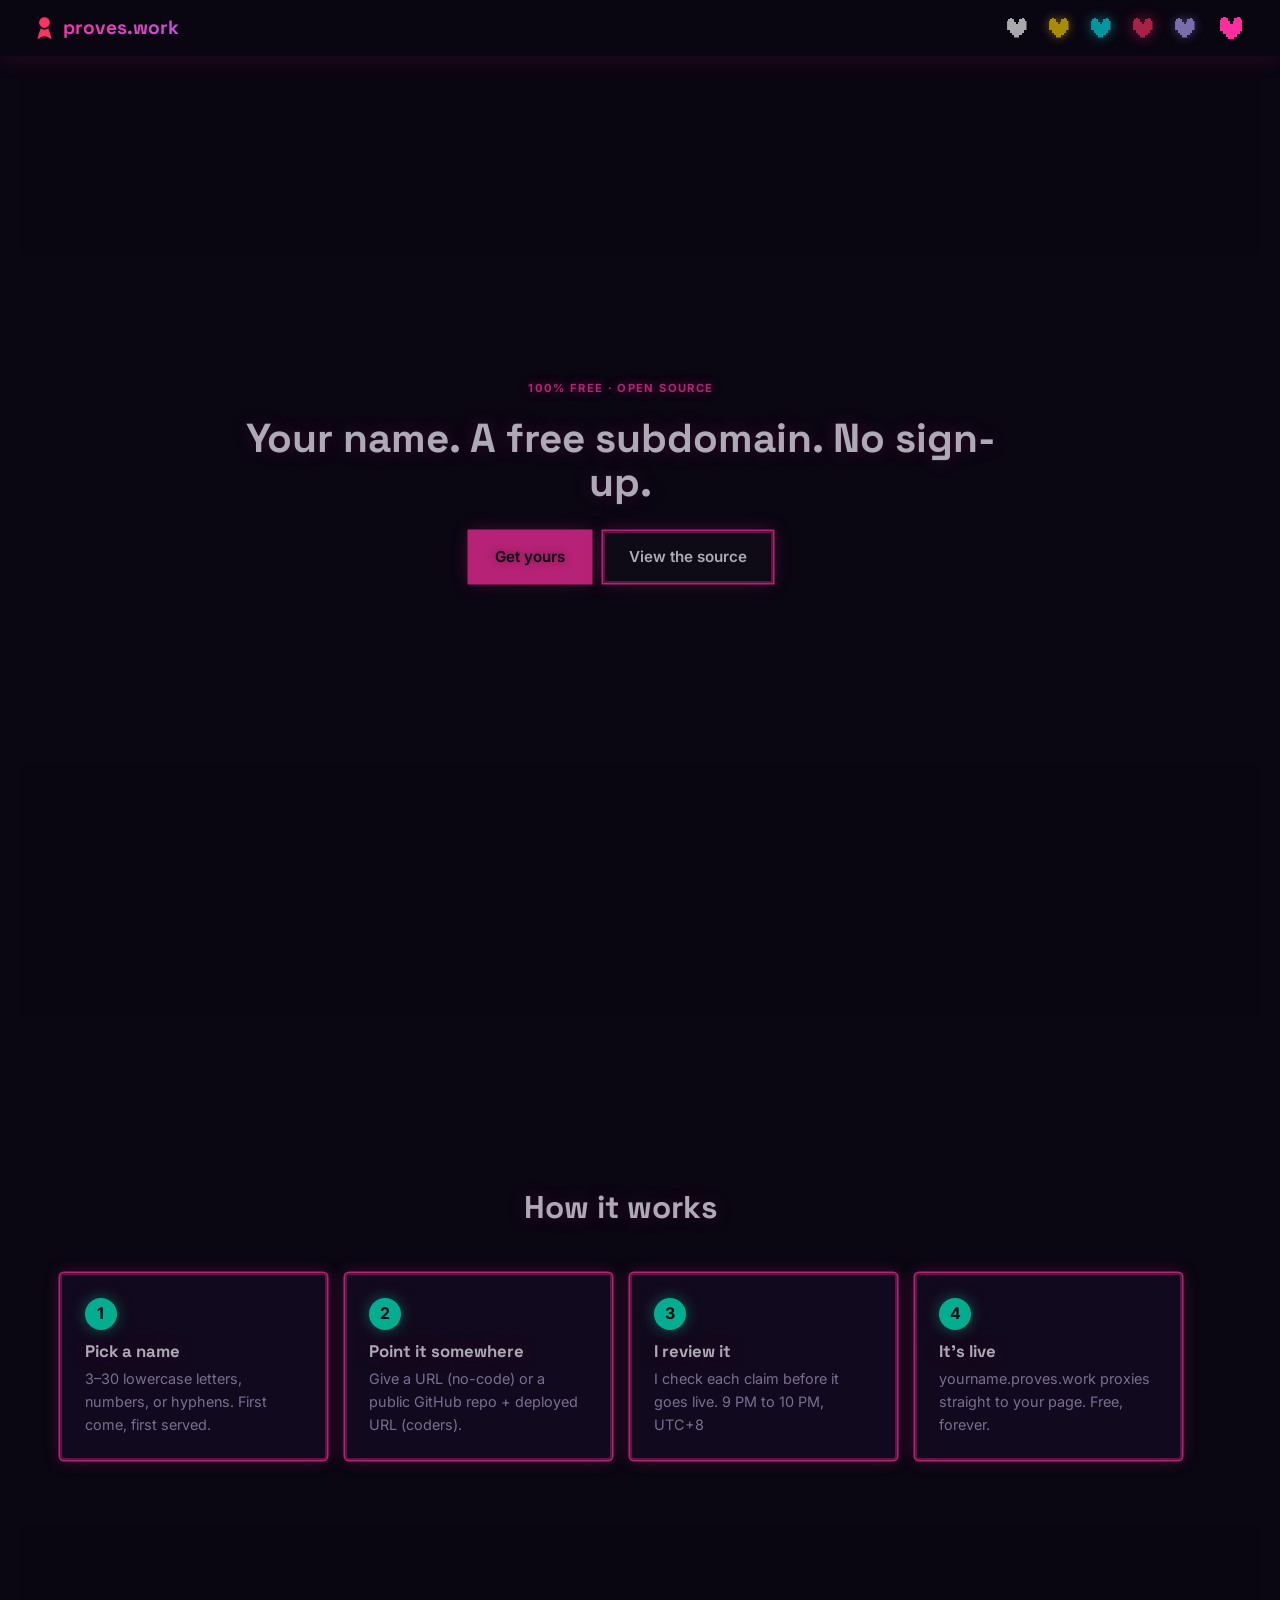
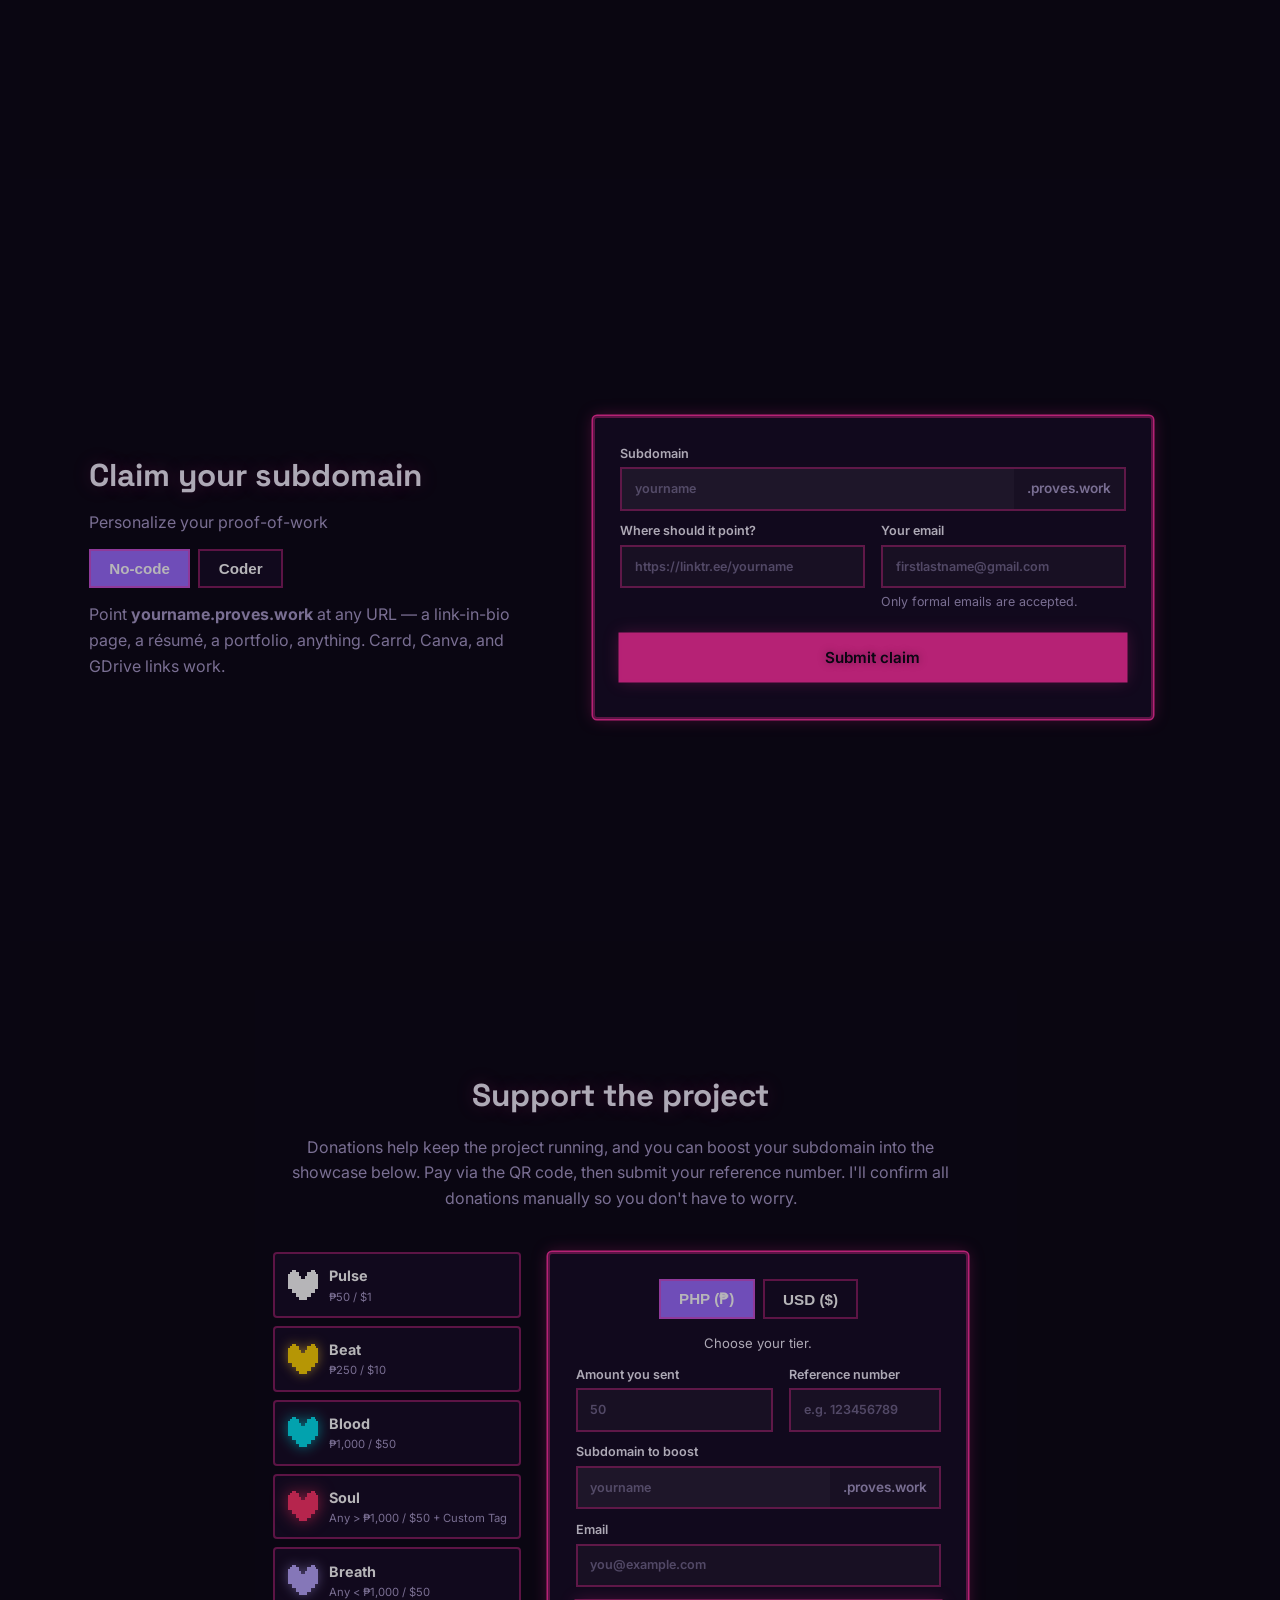
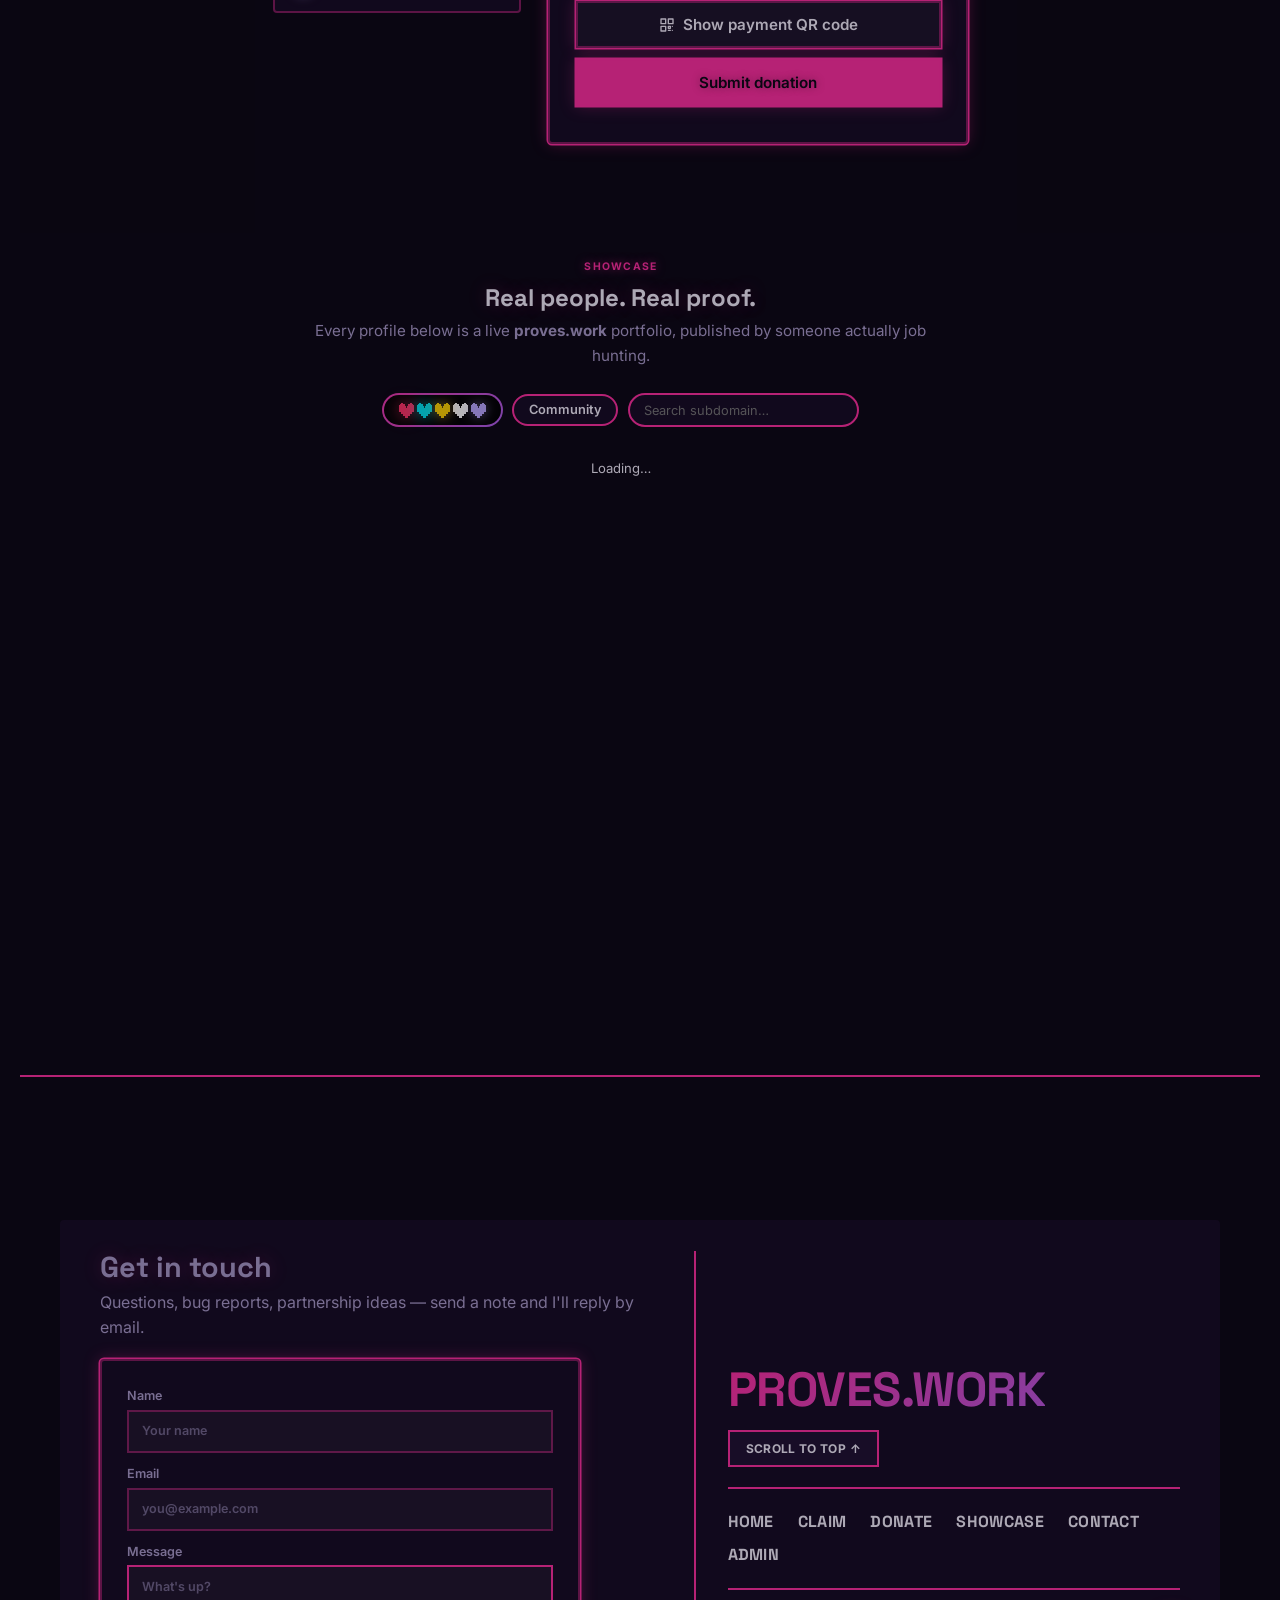
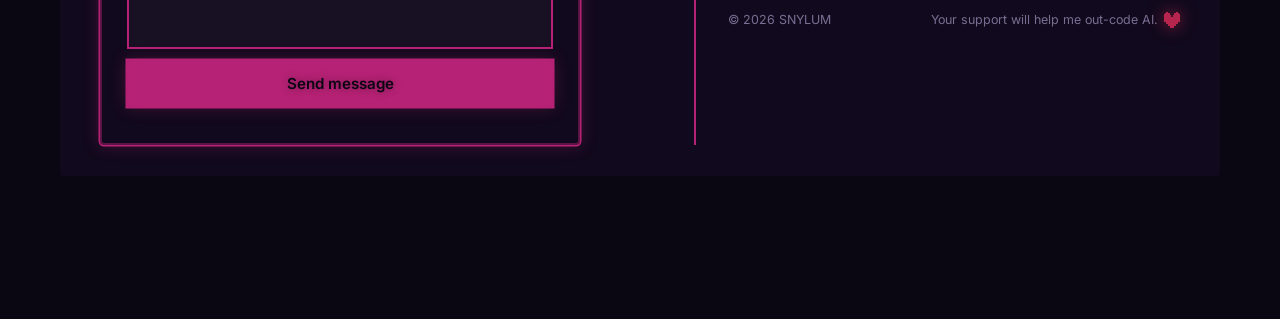
==== index.html @ 87c35e4f "some changes" ====
<!DOCTYPE html>
<html lang="en" data-theme="dazed-dark">
<head>
  <meta charset="UTF-8" />
  <meta name="viewport" content="width=device-width, initial-scale=1.0" />
  <title>proves.work — Free subdomains, open source</title>
  <meta name="description" content="Claim a free yourname.proves.work subdomain. No sign-up, no portfolio builder — just point it at your site or your open-source repo." />
  <link rel="canonical" href="https://proves.work/" />
  <meta property="og:type" content="website" />
  <meta property="og:url" content="https://proves.work/" />
  <meta property="og:title" content="proves.work — Free subdomains, open source" />
  <meta property="og:description" content="Claim a free yourname.proves.work subdomain. No sign-up required." />
  <meta property="og:image" content="https://proves.work/favicon.png" />
  <meta name="twitter:card" content="summary" />
  <link rel="icon" type="image/png" href="favicon.png" />
  <link rel="icon" href="/favicon.ico" sizes="any" />
  <link rel="manifest" href="/favicon/site.webmanifest" />
  <link rel="stylesheet" href="dazed.css" />
  <link rel="stylesheet" href="dazed-dark.css" />
  <link rel="stylesheet" href="styles.css" />
  <link rel="stylesheet" href="showcase.css" />
  <link rel="stylesheet" href="home.css" />
</head>
<body class="is-loading">

  <nav class="site-nav">
    <a class="nav-logo" href="#top"><img class="logo-dot" src="favicon.png" alt="" /> <span class="nav-logo-text">proves.work</span></a>
    <ul class="nav-links nav-hearts" id="navHearts">
      <li>
        <button type="button" class="heart-link" data-tier="normal" data-amount="50" aria-label="Pulse tag, ₱50">
          <svg class="pixel-heart pixel-heart--normal" viewBox="0 0 16 16" aria-hidden="true"><use href="#pixel-heart"/></svg>
          <span class="heart-tip">Pulse</span>
        </button>
      </li>
      <li>
        <button type="button" class="heart-link" data-tier="gold" data-amount="250" aria-label="Beat tag, ₱250">
          <svg class="pixel-heart pixel-heart--gold" viewBox="0 0 16 16" aria-hidden="true"><use href="#pixel-heart"/></svg>
          <span class="heart-tip">Beat</span>
        </button>
      </li>
      <li>
        <button type="button" class="heart-link" data-tier="diamond" data-amount="1000" aria-label="Blood tag, ₱1,000">
          <svg class="pixel-heart pixel-heart--diamond" viewBox="0 0 16 16" aria-hidden="true"><use href="#pixel-heart"/></svg>
          <span class="heart-tip">Blood</span>
        </button>
      </li>
      <li>
        <button type="button" class="heart-link" data-tier="real" data-amount="1500" aria-label="Soul tag, above ₱1,000">
          <svg class="pixel-heart pixel-heart--real" viewBox="0 0 16 16" aria-hidden="true"><use href="#pixel-heart"/></svg>
          <span class="heart-tip">Soul</span>
        </button>
      </li>
      <li>
        <button type="button" class="heart-link" data-tier="ghost" data-amount="25" aria-label="Breath tag, ₱25">
          <svg class="pixel-heart pixel-heart--ghost" viewBox="0 0 16 16" aria-hidden="true"><use href="#pixel-heart"/></svg>
          <span class="heart-tip">Breath</span>
        </button>
      </li>
      <li>
        <a href="#claim" class="nav-brand-heart" aria-label="Claim your subdomain">
          <svg class="pixel-heart pixel-heart--brand" viewBox="0 0 16 16" aria-hidden="true"><use href="#pixel-heart"/></svg>
        </a>
      </li>
    </ul>
  </nav>

  <!-- ── Tier popup: shown when a nav heart is clicked. Submits the
       donation directly — no redirect back to the page's donate form. ── -->
  <div id="tierPopup" class="tier-popup hidden" role="dialog" aria-modal="true" aria-labelledby="tierPopupTitle">
    <div class="tier-popup-card">
      <button type="button" class="tier-popup-close" id="tierPopupClose" aria-label="Close">✕</button>
      <div class="tier-popup-left">
        <svg id="tierPopupHeart" class="pixel-heart tier-popup-heart" viewBox="0 0 16 16" aria-hidden="true"><use href="#pixel-heart"/></svg>
        <h3 id="tierPopupTitle">Pulse</h3>
        <p class="tier-popup-copy" id="tierPopupCopy">Scan the QR code, send exactly this amount, then fill in the details below.</p>
        <img src="payment-qr-php.png" alt="Donation QR code" class="tier-popup-qr" />
      </div>

      <form id="tierPopupForm" class="claim-form tier-popup-form" novalidate>
        <label class="field">
          <span id="tierPopupAmountLabel">Amount you'll donate (₱)</span>
          <input type="number" id="tierPopupAmount" step="0.01" min="0" required />
        </label>
        <label class="field hidden" id="tierPopupCustomTagField">
          <span>Your custom tag</span>
          <input type="text" id="tierPopupCustomTag" placeholder="e.g. Future Senior Dev" maxlength="28" />
        </label>
        <label class="field">
          <span>Reference No.</span>
          <input type="text" id="tierPopupRef" placeholder="From your payment app" required />
        </label>
        <label class="field">
          <span>Subdomain to boost</span>
          <div class="domain-input">
            <input type="text" id="tierPopupUsername" placeholder="yourname" required autocomplete="off" spellcheck="false" />
            <span class="domain-suffix">.proves.work</span>
          </div>
        </label>
        <label class="field">
          <span>Email</span>
          <input type="email" id="tierPopupEmail" placeholder="you@example.com" required />
        </label>
        <button type="submit" class="btn btn-primary btn-block" id="tierPopupSubmit">Submit donation</button>
        <p class="username-status" id="tierPopupStatus"></p>
      </form>
    </div>
  </div>

  <!-- ── QR popup: shown when the "Show payment QR code" button is
       clicked from the donate form. Just the code, nothing else. ── -->
  <div id="qrPopup" class="qr-popup hidden" role="dialog" aria-modal="true" aria-label="Payment QR code">
    <div class="qr-popup-card">
      <button type="button" class="tier-popup-close" id="qrPopupClose" aria-label="Close">✕</button>
      <img src="payment-qr-php.png" alt="Donation QR code" class="qr-popup-img" id="qrPopupImg" data-qr-php="payment-qr-php.png" data-qr-usd="payment-qr-usd.png" />
      <p class="qr-popup-caption">Scan to pay.</p>
    </div>
  </div>

  <!-- Pixel-art heart, reused via <use> and recolored per tier with CSS `color`. -->
  <svg width="0" height="0" style="position:absolute" aria-hidden="true">
    <symbol id="pixel-heart" viewBox="0 0 16 16">
      <!-- 16x16 grid, one <rect> per filled pixel, accurate blocky heart -->
      <rect x="2" y="0" width="2" height="1" fill="currentColor"/>
      <rect x="12" y="0" width="2" height="1" fill="currentColor"/>
      <rect x="1" y="1" width="5" height="1" fill="currentColor"/>
      <rect x="10" y="1" width="5" height="1" fill="currentColor"/>
      <rect x="0" y="2" width="6" height="1" fill="currentColor"/>
      <rect x="10" y="2" width="6" height="1" fill="currentColor"/>
      <rect x="0" y="3" width="7" height="2" fill="currentColor"/>
      <rect x="9" y="3" width="7" height="2" fill="currentColor"/>
      <rect x="0" y="5" width="16" height="5" fill="currentColor"/>
      <rect x="2" y="10" width="12" height="2" fill="currentColor"/>
      <rect x="4" y="12" width="8" height="2" fill="currentColor"/>
      <rect x="6" y="14" width="4" height="2" fill="currentColor"/>
    </symbol>
  </svg>

  <main id="top">

    <!-- ── HERO ─────────────────────────────────────────── -->
    <section class="section hero-section" id="top-slide">
      <div class="hero-inner">
        <span class="eyebrow">100% free · open source</span>
        <h1>Your name. A free subdomain. No sign-up.</h1>
        <div class="hero-actions">
          <a href="#claim" class="btn btn-primary">Get yours</a>
          <a href="https://github.com/" target="_blank" rel="noopener" class="btn btn-ghost" id="repoLink">View the source</a>
        </div>
        <p class="user-count-tag"><span id="visitCount">—</span> page views so far</p>
      </div>
    </section>

    <!-- ── HOW IT WORKS ─────────────────────────────────── -->
    <section class="section how-section" id="how">
      <h2>How it works</h2>
      <div class="how-grid">
        <div class="how-card">
          <span class="how-num">1</span>
          <h3>Pick a name</h3>
          <p>3–30 lowercase letters, numbers, or hyphens. First come, first served.</p>
        </div>
        <div class="how-card">
          <span class="how-num">2</span>
          <h3>Point it somewhere</h3>
          <p>Give a URL (no-code) or a public GitHub repo + deployed URL (coders).</p>
        </div>
        <div class="how-card">
          <span class="how-num">3</span>
          <h3>I review it</h3>
          <p>I check each claim before it goes live. 9 PM to 10 PM, UTC+8</p>
        </div>
        <div class="how-card">
          <span class="how-num">4</span>
          <h3>It's live</h3>
          <p>yourname.proves.work proxies straight to your page. Free, forever.</p>
        </div>
      </div>
    </section>

    <!-- ── CLAIM FORM ───────────────────────────────────── -->
    <section class="section claim-section" id="claim">
      <div class="claim-columns">
        <div class="claim-intro">
          <h2>Claim your subdomain</h2>
          <p class="section-sub">Personalize your proof-of-work</p>

          <div class="claim-tabs">
            <button class="claim-tab active" data-mode="nocode" type="button">No-code</button>
            <button class="claim-tab" data-mode="coder" type="button" id="coders">Coder</button>
          </div>

          <p class="claim-intro-copy" id="claimIntroNocode">
            Point <strong>yourname.proves.work</strong> at any URL — a link-in-bio page, a résumé,
            a portfolio, anything. Carrd, Canva, and GDrive links work. 
          </p>
          <p class="claim-intro-copy hidden" id="claimIntroCoder">
            Like <a href="https://www.is-a.dev" target="_blank" rel="noopener">is-a.dev</a>, but simpler —
            no PR/YAML file to write. We verify your repo is public via the GitHub API, then I approve the claim. 
            Once live, your showcase card links straight back to the repo.
          </p>
        </div>

        <form id="claimForm" class="claim-form" novalidate>
          <label class="field">
            <span>Subdomain</span>
            <div class="domain-input">
              <input type="text" id="claimUsername" placeholder="yourname" required autocomplete="off" spellcheck="false" />
              <span class="domain-suffix">.proves.work</span>
            </div>
          </label>

          <div id="nocodeFields">
            <label class="field">
              <span>Where should it point?</span>
              <input type="url" id="claimTargetNocode" placeholder="https://linktr.ee/yourname" />
            </label>
            <label class="field">
              <span>Your email</span>
              <input type="email" id="claimEmailNocode" placeholder="firstlastname@gmail.com" required />
              <span class="field-hint">Only formal emails are accepted.</span>
            </label>
          </div>

          <div id="coderFields" class="hidden">
            <label class="field">
              <span>Public GitHub repo (must be open source)</span>
              <input type="url" id="claimRepo" placeholder="https://github.com/you/your-site" />
            </label>
            <label class="field">
              <span>Deployed site URL</span>
              <input type="url" id="claimTargetCoder" placeholder="https://you.github.io/your-site" />
            </label>
            <label class="field">
              <span>Your email</span>
              <input type="email" id="claimEmailCoder" placeholder="firstlastname@gmail.com" />
              <span class="field-hint">Only formal emails are accepted.</span>
            </label>
          </div>

          <div class="cf-turnstile" id="claimTurnstile" data-sitekey="0x4AAAAAAD65xrLbMddiXTkz" data-theme="dark" data-callback="onClaimTurnstileVerified" data-expired-callback="onClaimTurnstileExpired" data-error-callback="onClaimTurnstileError"></div>
          <button type="submit" class="btn btn-primary btn-block">Submit claim</button>
          <p class="username-status" id="claimStatus"></p>
        </form>
      </div>
    </section>

    <!-- ── DONATE ───────────────────────────────────────── -->
    <section class="section donate-section" id="donate">
      <h2>Support the project</h2>
      <p class="section-sub">
        Donations help keep the project running, and you can boost your subdomain into the
        showcase below. Pay via the QR code, then submit your reference number. I'll confirm all
        donations manually so you don't have to worry.
      </p>

      <div class="donate-columns">
        <div class="donate-grid">
          <div class="tier-list" id="donateTierList" role="radiogroup" aria-label="Choose a donation tier">
            <button type="button" class="tier-card" data-tier="normal" role="radio" aria-checked="false">
              <svg class="pixel-heart pixel-heart--normal" viewBox="0 0 16 16" aria-hidden="true"><use href="#pixel-heart"/></svg>
              <div><strong>Pulse</strong><span>₱50 / $1</span></div>
            </button>
            <button type="button" class="tier-card" data-tier="gold" role="radio" aria-checked="false">
              <svg class="pixel-heart pixel-heart--gold" viewBox="0 0 16 16" aria-hidden="true"><use href="#pixel-heart"/></svg>
              <div><strong>Beat</strong><span>₱250 / $10</span></div>
            </button>
            <button type="button" class="tier-card" data-tier="diamond" role="radio" aria-checked="false">
              <svg class="pixel-heart pixel-heart--diamond" viewBox="0 0 16 16" aria-hidden="true"><use href="#pixel-heart"/></svg>
              <div><strong>Blood</strong><span>₱1,000 / $50</span></div>
            </button>
            <button type="button" class="tier-card" data-tier="real" role="radio" aria-checked="false">
              <svg class="pixel-heart pixel-heart--real" viewBox="0 0 16 16" aria-hidden="true"><use href="#pixel-heart"/></svg>
              <div><strong>Soul</strong><span>Any &gt; ₱1,000 / $50 + Custom Tag</span></div>
            </button>
            <button type="button" class="tier-card" data-tier="ghost" role="radio" aria-checked="false">
              <svg class="pixel-heart pixel-heart--ghost" viewBox="0 0 16 16" aria-hidden="true"><use href="#pixel-heart"/></svg>
              <div><strong>Breath</strong><span>Any &lt; ₱1,000 / $50</span></div>
            </button>
          </div>
        </div>

        <form id="donateForm" class="claim-form" novalidate>
          <input type="hidden" id="donateTier" />
          <div class="claim-tabs currency-tabs" id="donateCurrencyTabs" role="radiogroup" aria-label="Currency">
            <button type="button" class="claim-tab active" data-currency="php">PHP (₱)</button>
            <button type="button" class="claim-tab" data-currency="usd">USD ($)</button>
          </div>
          <p class="username-status" id="donateTierHint">Choose your tier.</p>
          <label class="field hidden" id="donateCustomTagField">
            <span>Your custom tag</span>
            <input type="text" id="donateCustomTag" placeholder="e.g. Future Senior Dev" maxlength="28" />
          </label>
          <div class="donate-amount-ref">
            <label class="field">
              <span id="donateAmountLabel">Amount you sent</span>
              <input type="number" id="donateAmount" step="0.01" min="0" placeholder="50" required />
            </label>
            <label class="field">
              <span>Reference number</span>
              <input type="text" id="donateRef" placeholder="e.g. 123456789" required />
            </label>
          </div>
          <label class="field">
            <span>Subdomain to boost</span>
            <div class="domain-input">
              <input type="text" id="donateUsername" placeholder="yourname" required autocomplete="off" spellcheck="false" />
              <span class="domain-suffix">.proves.work</span>
            </div>
          </label>
          <label class="field">
            <span>Email</span>
            <input type="email" id="donateEmail" placeholder="you@example.com" required />
          </label>
          <button type="button" class="btn btn-ghost btn-block qr-toggle-btn" id="donateQrBtn" aria-haspopup="dialog">
            <svg class="qr-toggle-icon" viewBox="0 0 24 24" width="16" height="16" fill="none" stroke="currentColor" stroke-width="2" stroke-linecap="round" stroke-linejoin="round" aria-hidden="true">
              <rect x="3" y="3" width="7" height="7"/><rect x="14" y="3" width="7" height="7"/><rect x="3" y="14" width="7" height="7"/>
              <path d="M14 14h3v3h-3zM20 14v.01M14 20h3M20 20v.01M17 17h.01"/>
            </svg>
            Show payment QR code
          </button>
          <button type="submit" class="btn btn-primary btn-block">Submit donation</button>
          <p class="username-status" id="donateStatus"></p>
        </form>
      </div>
    </section>

    <!-- ── SHOWCASE (infinite scroll) ───────────────────── -->
    <section class="section showcase-section" id="showcase">
      <div class="showcase-hero">
        <span class="eyebrow">Showcase</span>
        <h2>Real people. Real proof.</h2>
        <p class="showcase-sub">
          Every profile below is a live <strong>proves.work</strong> portfolio, published by someone actually job hunting.
        </p>
      </div>

      <div class="showcase-filters">
        <button class="chip chip-hearts active" id="showcaseHeartOrderBtn" data-showcase-filter="donors" type="button" role="radio" aria-checked="true" aria-label="Donors only, sorted by tier — click to cycle priority" title="Click to cycle sort priority"></button>
        <button class="chip" data-showcase-filter="community" type="button" role="radio" aria-checked="false">Community</button>
        <input type="text" class="showcase-search" id="showcaseSearch" placeholder="Search subdomain…" />
      </div>

      <p class="username-status" id="showcaseStatus"></p>

      <div class="showcase-scroll" id="showcaseScroll">
        <div id="showcaseGrid" class="showcase-track"></div>
      </div>
    </section>

    <footer class="section site-footer" id="contact">
      <div class="footer-card">
        <div class="footer-contact">
          <h2>Get in touch</h2>
          <p class="section-sub">Questions, bug reports, partnership ideas — send a note and I'll reply by email.</p>

          <form id="contactForm" class="claim-form" novalidate>
            <label class="field">
              <span>Name</span>
              <input type="text" id="contactName" placeholder="Your name" required />
            </label>
            <label class="field">
              <span>Email</span>
              <input type="email" id="contactEmail" placeholder="you@example.com" required />
            </label>
            <label class="field">
              <span>Message</span>
              <textarea id="contactMessage" rows="3" placeholder="What's up?" required></textarea>
            </label>
            <button type="submit" class="btn btn-primary btn-block">Send message</button>
            <p class="username-status" id="contactStatus"></p>
          </form>
        </div>

        <div class="footer-info">
          <div class="footer-top">
            <div class="footer-wordmark">PROVES.WORK</div>
            <button type="button" class="footer-scrolltop" id="scrollTopBtn">Scroll to top ↑</button>
          </div>
          <nav class="footer-links">
            <a href="#top">Home</a>
            <a href="#claim">Claim</a>
            <a href="#donate">Donate</a>
            <a href="#showcase">Showcase</a>
            <a href="#contact">Contact</a>
            <a href="admin.html">Admin</a>
          </nav>
          <div class="footer-meta">
            <span>© 2026 SNYLUM</span>
            <span class="footer-heart">
              Your support will help me out-code AI.
              <svg class="pixel-heart pixel-heart--real footer-heart-icon" viewBox="0 0 16 16" aria-hidden="true"><use href="#pixel-heart"/></svg>
            </span>
          </div>
        </div>
      </div>
    </footer>

  </main>

  <script src="https://challenges.cloudflare.com/turnstile/v0/api.js" async defer></script>
  <script src="home.js" defer></script>
</body>
</html>
---- dazed.css ----
/*
 * Dazed — by Dehlya Studio (2024)
 * Fashion-mag gradient dream
 *
 * Generated from Dehlya Studio / AuraFlow Theme Studio.
 * Drop this file into your site and apply via <html data-theme="dazed">,
 * or copy the :root variables to use directly.
 */

:root[data-theme="dazed"],
.theme-dazed {
  --color-background: #FDF7FA;
  --color-surface: #FFFFFF;
  --color-surface-alt: #FCE4EC;
  --color-border: #1A1A1A;
  --color-text: #1A1A1A;
  --color-text-muted: #6B6B6B;
  --color-text-inverse: #FFFFFF;
  --color-primary: #FF3366;
  --color-primary-contrast: #FFFFFF;
  --color-secondary: #7C4DFF;
  --color-accent: #00E5B0;
  --color-success: #00C896;
  --color-warning: #FFB400;
  --color-danger: #FF3366;
  --radius: 0rem;
  --radius-lg: 0.25rem;
  --shadow: 6px 6px 0 0 #1A1A1A;
  --shadow-lg: 12px 12px 0 0 #1A1A1A;
  --font-sans: "Inter", ui-sans-serif, system-ui, sans-serif;
  --font-display: "Space Grotesk", "Inter", sans-serif;
  --font-mono: "Roboto Mono", ui-monospace, SFMono-Regular, Menlo, monospace;
  --gradient: linear-gradient(135deg, #FF3366 0%, #7C4DFF 50%, #00E5B0 100%);
  --pattern: radial-gradient(circle at 20% 30%, rgba(255,51,102,0.15), transparent 50%), radial-gradient(circle at 80% 70%, rgba(124,77,255,0.15), transparent 50%);
}

:root[data-theme="dazed"] body,
.theme-dazed body {
  background: var(--color-background);
  color: var(--color-text);
  font-family: var(--font-sans);
}

/* Utility classes — optional, use if you like */
.theme-dazed .af-surface { background: var(--color-surface); color: var(--color-text); border-radius: var(--radius-lg); box-shadow: var(--shadow); padding: 1.5rem; border: 1px solid var(--color-border); }
.theme-dazed .af-button  { background: var(--color-primary); color: var(--color-primary-contrast); border-radius: var(--radius); padding: 0.75rem 1.5rem; font-weight: 600; border: 0; cursor: pointer; box-shadow: var(--shadow); font-family: var(--font-sans); }
.theme-dazed .af-display { font-family: var(--font-display); color: var(--color-text); }
.theme-dazed .af-muted   { color: var(--color-text-muted); }
---- dazed-dark.css ----
/*
 * Dazed Dark — neon variant
 * Same bones as dazed.css, but built for a near-black canvas so the
 * signature hot-pink stays the loudest thing on the page — now with glow.
 */

:root[data-theme="dazed-dark"],
.theme-dazed-dark {
  --color-background: #0A0612;
  --color-surface: #150B22;
  --color-surface-alt: #1E1030;
  --color-border: #FF2E9F;
  --color-text: #F3EEFB;
  --color-text-muted: #A99BC9;
  --color-text-inverse: #0A0612;
  --color-primary: #FF2E9F;
  --color-primary-contrast: #0A0612;
  --color-secondary: #9B6BFF;
  --color-accent: #00F5C4;
  --color-success: #00F5C4;
  --color-warning: #FFC93C;
  --color-danger: #FF4D6D;
  --radius: 0rem;
  --radius-lg: 0.25rem;
  --shadow: 0 0 0 1.5px #FF2E9F, 0 0 16px 0 rgba(255,46,159,0.35);
  --shadow-lg: 0 0 0 2px #FF2E9F, 0 0 26px 2px rgba(255,46,159,0.5);
  --font-sans: "Inter", ui-sans-serif, system-ui, sans-serif;
  --font-display: "Space Grotesk", "Inter", sans-serif;
  --font-mono: "Roboto Mono", ui-monospace, SFMono-Regular, Menlo, monospace;
  --gradient: linear-gradient(135deg, #FF2E9F 0%, #9B6BFF 50%, #00F5C4 100%);
  --pattern:
    radial-gradient(circle at 15% 20%, rgba(255,46,159,0.16), transparent 45%),
    radial-gradient(circle at 85% 15%, rgba(155,107,255,0.14), transparent 45%),
    radial-gradient(circle at 50% 90%, rgba(0,245,196,0.10), transparent 50%);
}

:root[data-theme="dazed-dark"],
.theme-dazed-dark {
  color-scheme: dark;
}

:root[data-theme="dazed-dark"] body,
.theme-dazed-dark body {
  background: var(--color-background);
  background-attachment: fixed;
  color: var(--color-text);
  font-family: var(--font-sans);
}

:root[data-theme="dazed-dark"] .field select {
  appearance: none;
  -webkit-appearance: none;
  -moz-appearance: none;
  background-image: url("data:image/svg+xml,%3Csvg xmlns='http://www.w3.org/2000/svg' viewBox='0 0 12 8'%3E%3Cpath d='M1 1l5 5 5-5' fill='none' stroke='%23FF2E9F' stroke-width='2' stroke-linecap='round' stroke-linejoin='round'/%3E%3C/svg%3E");
  background-repeat: no-repeat;
  background-position: right 0.8rem center;
  background-size: 0.7rem;
  padding-right: 2.2rem;
}
:root[data-theme="dazed-dark"] .field select option {
  background: var(--color-surface);
  color: var(--color-text);
}

/* Borders read as thin neon hairlines instead of solid black on dark. */
:root[data-theme="dazed-dark"] .site-nav,
:root[data-theme="dazed-dark"] .how-card,
:root[data-theme="dazed-dark"] .claim-form,
:root[data-theme="dazed-dark"] .tier-card,
:root[data-theme="dazed-dark"] .donate-qr,
:root[data-theme="dazed-dark"] .field input,
:root[data-theme="dazed-dark"] .field select,
:root[data-theme="dazed-dark"] .domain-input,
:root[data-theme="dazed-dark"] .claim-tab,
:root[data-theme="dazed-dark"] .btn,
:root[data-theme="dazed-dark"] .showcase-card,
:root[data-theme="dazed-dark"] .tier-popup-card,
:root[data-theme="dazed-dark"] .tier-popup-close,
:root[data-theme="dazed-dark"] .showcase-avatar {
  border-color: rgba(255,46,159,0.45);
}

:root[data-theme="dazed-dark"] .site-nav {
  background: rgba(10,6,18,0.86);
  backdrop-filter: blur(10px);
  border-bottom-color: rgba(255,46,159,0.5);
  box-shadow: 0 2px 24px rgba(255,46,159,0.12);
}

/* Headings get a faint neon glow instead of flat ink. */
:root[data-theme="dazed-dark"] h1,
:root[data-theme="dazed-dark"] h2,
:root[data-theme="dazed-dark"] h3 {
  text-shadow: 0 0 18px rgba(255,46,159,0.25);
}

:root[data-theme="dazed-dark"] .eyebrow {
  text-shadow: 0 0 10px rgba(255,46,159,0.55);
}

:root[data-theme="dazed-dark"] .btn-primary {
  text-shadow: 0 0 8px rgba(10,6,18,0.4);
}

:root[data-theme="dazed-dark"] .btn-ghost {
  background: rgba(255,255,255,0.03);
  color: var(--color-text);
}
:root[data-theme="dazed-dark"] .btn-ghost:hover {
  background: rgba(255,46,159,0.08);
}

:root[data-theme="dazed-dark"] .field input,
:root[data-theme="dazed-dark"] .field select,
:root[data-theme="dazed-dark"] .field textarea,
:root[data-theme="dazed-dark"] .domain-input {
  background: rgba(255,255,255,0.04);
  color: var(--color-text);
}
:root[data-theme="dazed-dark"] .field input::placeholder,
:root[data-theme="dazed-dark"] .field textarea::placeholder {
  color: rgba(169,155,201,0.6);
}
:root[data-theme="dazed-dark"] .field input:focus,
:root[data-theme="dazed-dark"] .field select:focus,
:root[data-theme="dazed-dark"] .field textarea:focus {
  outline: none;
  border-color: var(--color-primary);
  box-shadow: 0 0 0 3px rgba(255,46,159,0.25);
}

:root[data-theme="dazed-dark"] .how-num {
  color: #0A0612;
  box-shadow: 0 0 14px rgba(0,245,196,0.5);
}

:root[data-theme="dazed-dark"] .pixel-heart--normal {
  color: #FFFFFF;
}
:root[data-theme="dazed-dark"] .pixel-heart--gold    { filter: drop-shadow(0 0 6px rgba(255,201,60,0.65)); }
:root[data-theme="dazed-dark"] .pixel-heart--diamond { filter: drop-shadow(0 0 7px rgba(0,229,240,0.7)); }
:root[data-theme="dazed-dark"] .pixel-heart--real    { filter: drop-shadow(0 0 8px rgba(255,51,102,0.75)); }
:root[data-theme="dazed-dark"] .pixel-heart--ghost   { filter: drop-shadow(0 0 6px rgba(185,167,255,0.55)); }

:root[data-theme="dazed-dark"] .heart-link:hover,
:root[data-theme="dazed-dark"] .heart-link:focus-visible {
  background: rgba(255,46,159,0.1);
  box-shadow: 0 0 16px rgba(255,46,159,0.25);
}

:root[data-theme="dazed-dark"] .donate-qr {
  background: #fff;
}

:root[data-theme="dazed-dark"] .tier-popup {
  background: rgba(5,3,10,0.72);
  backdrop-filter: blur(6px);
}

:root[data-theme="dazed-dark"] .username-status.ok { color: #00F5C4; text-shadow: 0 0 8px rgba(0,245,196,0.5); }
:root[data-theme="dazed-dark"] .username-status.error { color: #FF4D6D; text-shadow: 0 0 8px rgba(255,77,109,0.5); }

/* Utility classes carried over from dazed.css */
.theme-dazed-dark .af-surface { background: var(--color-surface); color: var(--color-text); border-radius: var(--radius-lg); box-shadow: var(--shadow); padding: 1.5rem; border: 1px solid var(--color-border); }
.theme-dazed-dark .af-button  { background: var(--color-primary); color: var(--color-primary-contrast); border-radius: var(--radius); padding: 0.75rem 1.5rem; font-weight: 600; border: 0; cursor: pointer; box-shadow: var(--shadow); font-family: var(--font-sans); }
.theme-dazed-dark .af-display { font-family: var(--font-display); color: var(--color-text); }
.theme-dazed-dark .af-muted   { color: var(--color-text-muted); }
---- styles.css ----
/* ============================================================
   Resumé — shared styles
   Imports dazed.css variables; apply data-theme="dazed" on <html>
   ============================================================ */

@import url('https://fonts.googleapis.com/css2?family=Space+Grotesk:wght@400;500;600;700&family=Inter:wght@400;500;600&family=Roboto+Mono:wght@400;500&display=swap');

/* ── Reset ───────────────────────────────────────────────── */
*, *::before, *::after { box-sizing: border-box; margin: 0; padding: 0; }
html { scroll-behavior: smooth; }

body {
  font-family: var(--font-sans);
  background: var(--color-background);
  color: var(--color-text);
  line-height: 1.6;
  min-height: 100vh;
}

/* ── Typography ──────────────────────────────────────────── */
.display { font-family: var(--font-display); }

h1, h2, h3, h4 { font-family: var(--font-display); font-weight: 700; line-height: 1.15; }

/* ── Nav ─────────────────────────────────────────────────── */
.site-nav {
  position: sticky;
  top: 0;
  z-index: 100;
  background: var(--color-surface);
  box-shadow: 0 1px 0 rgba(255, 255, 255, 0.06);
  display: flex;
  align-items: center;
  justify-content: space-between;
  padding: 0 2rem;
  height: 56px;
}

.nav-logo {
  font-family: var(--font-display);
  font-weight: 700;
  font-size: 1.2rem;
  text-decoration: none;
  color: var(--color-text);
  display: flex;
  align-items: center;
  gap: 0.4rem;
}

.nav-logo-text {
  background: var(--gradient);
  background-size: 300% 300%;
  -webkit-background-clip: text;
  background-clip: text;
  color: transparent;
  animation: logo-gradient-shift 6s ease-in-out infinite;
}

@keyframes logo-gradient-shift {
  0%   { background-position: 0% 50%; }
  50%  { background-position: 100% 50%; }
  100% { background-position: 0% 50%; }
}

@media (prefers-reduced-motion: reduce) {
  .nav-logo-text { animation: none; }
}

.nav-logo .logo-dot {
  display: inline-block;
  width: 25px; height: 25px;
  object-fit: cover;
  border-radius: 50%;
}

.nav-links {
  display: flex;
  align-items: center;
  gap: 1.5rem;
  list-style: none;
}

.nav-links .btn-primary.btn-sm:hover {
  transform: translate(-2px, -2px);
}

.nav-links .btn-primary.btn-sm:active {
  transform: translate(0px, 0px) !important;
}

.nav-links a:not(.btn) {
  font-size: 0.875rem;
  font-weight: 500;
  color: var(--color-text-muted);
  text-decoration: none;
  transition: color 0.15s;
}

.nav-links a:not(.btn):hover { color: var(--color-text); }

/* ── Buttons ─────────────────────────────────────────────── */
.btn {
  display: inline-flex;
  align-items: center;
  gap: 0.4rem;
  font-family: var(--font-sans);
  font-weight: 600;
  font-size: 0.875rem;
  padding: 0.6rem 1.25rem;
  border: 2px solid var(--color-border);
  border-radius: var(--radius);
  cursor: pointer;
  text-decoration: none;
  transition: transform 0.1s, box-shadow 0.1s;
  white-space: nowrap;
}


.btn:active {
  transform: translate(3px, 3px) !important;
  box-shadow: none !important;
}

.btn-primary {
  background: var(--color-primary);
  color: var(--color-primary-contrast);
  box-shadow: var(--shadow);
}
.btn-primary:hover { box-shadow: var(--shadow-lg); transform: translate(-2px,-2px); }

.btn-ghost {
  background: transparent;
  color: var(--color-text);
  box-shadow: var(--shadow);
}
.btn-ghost:hover { background: var(--color-surface-alt); box-shadow: var(--shadow-lg); transform: translate(-2px,-2px); }

/* Ghost buttons placed on dark panels (e.g. the "See it in action" button
   on the dark features section) can't use --color-surface-alt on hover —
   that var resolves to a light color meant for light backgrounds, which
   combined with the white text these buttons use inline makes the label
   disappear (white text on a near-white hover background). Give them a
   translucent white hover fill instead so the white text stays readable. */
.btn-ghost-on-dark:hover {
  background: rgba(255,255,255,0.14) !important;
  border-color: rgba(255,255,255,0.5) !important;
  box-shadow: none;
}

.btn-danger {
  background: #FDEAEA;
  color: #B3261E;
  border-color: #B3261E;
  box-shadow: var(--shadow);
}
.btn-danger:hover { background: #B3261E; color: #fff; box-shadow: var(--shadow-lg); transform: translate(-2px,-2px); }

.btn-green {
  background: var(--color-accent);
  color: var(--color-text);
  border-color: color-mix(in srgb, var(--color-accent) 70%, black);
  box-shadow: var(--shadow);
}
.btn-green:hover {
  background: color-mix(in srgb, var(--color-accent) 85%, black);
  box-shadow: var(--shadow-lg);
  transform: translate(-2px,-2px);
}

.btn-sm { font-size: 0.75rem; padding: 0.4rem 0.875rem; }

/* ── Loading state: swaps the label for a spinner + "Submitting…"
   so pending requests are obvious at a glance, not just implied by a
   status line underneath. ───────────────────────────────────────── */
.btn-loading {
  pointer-events: none;
  opacity: 0.85;
  cursor: default;
}
.btn-loading::before {
  content: "";
  width: 0.95em;
  height: 0.95em;
  border: 2px solid currentColor;
  border-top-color: transparent;
  border-radius: 50%;
  display: inline-block;
  animation: btn-spin 0.6s linear infinite;
  flex-shrink: 0;
}
@media (prefers-reduced-motion: reduce) {
  .btn-loading::before { animation-duration: 1.4s; }
}
@keyframes btn-spin {
  to { transform: rotate(360deg); }
}

.btn-gradient {
  background: var(--gradient);
  color: #fff;
  border-color: transparent;
  box-shadow: var(--shadow);
}
.btn-gradient:hover { box-shadow: var(--shadow-lg); transform: translate(-2px,-2px); }

/* ── Pill / badge ────────────────────────────────────────── */
.pill {
  display: inline-block;
  font-size: 0.7rem;
  font-weight: 700;
  letter-spacing: 0.06em;
  text-transform: uppercase;
  padding: 0.2rem 0.6rem;
  border: 1.5px solid var(--color-border);
  border-radius: 999px;
  color: var(--color-text-muted);
  background: var(--color-surface);
}

.pill-primary { background: var(--color-primary); color: #fff; border-color: transparent; }
.pill-accent  { background: var(--color-accent);  color: var(--color-text); border-color: transparent; }

/* ── Section wrapper ─────────────────────────────────────── */
.section { padding: 5rem 2rem; }
.container { max-width: 1160px; margin: 0 auto; }

/* ── Footer ──────────────────────────────────────────────── */
.site-footer {
  border-top: 2px solid var(--color-border);
  padding: 2rem;
  text-align: center;
  font-size: 0.8rem;
  color: var(--color-text-muted);
  background: var(--color-surface);
}

.site-footer a { color: var(--color-primary); text-decoration: none; }

/* ── Gradient tape accent (signature element) ────────────── */
.tape {
  display: inline-block;
  width: 4px;
  border-radius: 2px;
  background: var(--gradient);
  flex-shrink: 0;
}

/* ── Utility ─────────────────────────────────────────────── */
.sr-only {
  position: absolute; width: 1px; height: 1px;
  padding: 0; margin: -1px; overflow: hidden;
  clip: rect(0,0,0,0); white-space: nowrap; border: 0;
}

@media (max-width: 640px) {
  .section { padding: 3rem 1rem; }
  .site-nav { padding: 0 1rem; }
  .nav-links { gap: 1rem; }
}
---- showcase.css ----
/* ── Showcase page ──────────────────────────────────────── */
.showcase-wrap {
  max-width: 1100px;
  margin: 0 auto;
  padding: 3rem 1.5rem 2rem;
}

.showcase-hero {
  text-align: center;
  max-width: 640px;
  margin: 0 auto;
  display: flex;
  flex-direction: column;
  gap: 0.5rem;
  align-items: center;
}

.showcase-hero .eyebrow {
  font-size: 0.65rem;
  font-weight: 700;
  letter-spacing: 0.12em;
  text-transform: uppercase;
  color: var(--color-primary);
}

.showcase-hero h1 {
  font-size: clamp(2rem, 4vw, 3rem);
  line-height: 1.1;
}

.showcase-sub {
  font-size: 0.95rem;
  color: var(--color-text-muted);
  line-height: 1.6;
}

.showcase-legend-inline {
  color: var(--color-primary);
  font-weight: 600;
}

/* ── Filters ─────────────────────────────────────────────── */
.showcase-filters {
  display: flex;
  flex-wrap: wrap;
  gap: 0.6rem;
  align-items: center;
  justify-content: center;
  margin: 0.75rem 0 1rem;
}

.chip {
  font-family: var(--font-sans);
  font-size: 0.8rem;
  font-weight: 600;
  line-height: 1;
  padding: 0.45rem 0.9rem;
  border: 2px solid var(--color-border);
  border-radius: 999px;
  background: var(--color-surface);
  color: var(--color-text);
  cursor: pointer;
  position: relative;
  transition: transform 0.1s, box-shadow 0.1s, background 0.15s;
}

.chip:hover { background: var(--color-surface-alt); }

/* Selected state, shared by every filter chip: the same 2px border
   the chip already has, just repainted black + a slow-shifting
   gradient (the same gradient as the proves.work logo) instead of
   solid pink. Using the background double-layer technique (rather
   than an overlay pseudo-element) means the gradient is painted
   directly into the existing border box — same thickness, same
   position, nothing resizes when a chip toggles selected. */
.chip.active {
  color: var(--color-text);
  border: 2px solid transparent;
  background-image: linear-gradient(#000, #000), var(--gradient);
  background-origin: border-box;
  background-clip: padding-box, border-box;
  background-size: 100% 100%, 300% 300%;
  background-position: 0 0, 0% 50%;
  animation: chip-gradient-shift 6s ease-in-out infinite;
}

@keyframes chip-gradient-shift {
  0%   { background-position: 0 0, 0% 50%; }
  50%  { background-position: 0 0, 100% 50%; }
  100% { background-position: 0 0, 0% 50%; }
}

@media (prefers-reduced-motion: reduce) {
  .chip.active { animation: none; }
}

/* Heart-priority sort pill — same size as the other filter chips, no
   text label, just the hearts in current sort-priority order. Clicking
   it rotates the order (see home.js). Doubles as the "all profiles"
   filter: unselected it looks like any other chip (plain pink border),
   selected it gets the same shared black/gradient look defined above. */
.chip-hearts {
  display: inline-flex;
  align-items: center;
  gap: 0.2rem;
  padding: 0.45rem 0.9rem;
}

.chip-hearts .pixel-heart {
  width: 15px;
  height: 15px;
  opacity: 1;
  display: block;
}

.showcase-search {
  font-family: var(--font-sans);
  font-size: 0.8rem;
  padding: 0.45rem 0.9rem;
  border: 2px solid var(--color-border);
  border-radius: 999px;
  min-width: 180px;
  background: var(--color-surface);
  color: var(--color-text);
}

.showcase-search:focus { outline: none; box-shadow: none; }

/* ── State / empty ───────────────────────────────────────── */
.showcase-state {
  text-align: center;
  color: var(--color-text-muted);
  font-size: 0.9rem;
  padding: 3rem 1rem;
}

/* ── Two-row belt of cards, panned horizontally by hovering + using
   the scroll wheel (see home.js) or by dragging/swiping on touch.
   grid-auto-flow: column lays cards out two-per-column, filling
   left to right, so the belt reads top-to-bottom then wraps. ──────── */
.showcase-track {
  display: grid;
  grid-template-rows: repeat(2, 1fr);
  grid-auto-flow: column;
  grid-auto-columns: clamp(190px, 19vw, 225px);
  gap: 1rem;
  width: max-content;
}

.showcase-card {
  display: flex;
  flex-direction: column;
  gap: 0.6rem;
  text-decoration: none;
  color: inherit;
  border: 2px solid var(--color-border);
  border-radius: var(--radius-lg);
  background: var(--color-surface);
  box-shadow: var(--shadow);
  padding: 1.05rem;
  position: relative;
  width: 100%;
  transition: transform 0.12s ease, box-shadow 0.12s ease;
}

.showcase-card:hover {
  transform: translate(-3px, -3px);
  box-shadow: var(--shadow-lg);
}

/* Any card tied to a donation gets its border/shadow tinted to the
   heart color of the tier that was actually given (set inline as
   --donor-heart-color by home.js). Top-tier (starred) donors get a
   slightly heavier shadow so they still stand out from the crowd. */
.showcase-card.has-donor-tag {
  border-color: var(--donor-heart-color, var(--color-primary));
  box-shadow: 6px 6px 0 0 var(--donor-heart-color, var(--color-primary));
}

.showcase-card.has-donor-tag:hover {
  box-shadow: 12px 12px 0 0 var(--donor-heart-color, var(--color-primary));
}

.showcase-card.is-starred {
  box-shadow: 8px 8px 0 0 var(--donor-heart-color, var(--color-primary));
}

.showcase-card.is-starred:hover {
  box-shadow: 14px 14px 0 0 var(--donor-heart-color, var(--color-primary));
}

.showcase-card.has-donor-tag .showcase-avatar {
  border-color: var(--donor-heart-color, var(--color-border));
  color: var(--donor-heart-color, var(--color-primary));
}

.showcase-card.has-donor-tag .showcase-card-cta {
  color: var(--donor-heart-color, var(--color-primary));
}

/* Top pill — only shown for Soul-tier ("real") donors. Plain text tag
   (custom tag if the admin set one, otherwise "Soul"), no icon — an
   icon here previously got visually clipped against the card's rounded
   top edge, so it's just a clean tinted pill now. */
.showcase-badge {
  position: absolute;
  top: -10px;
  left: 1rem;
  background: var(--donor-heart-color, var(--color-primary));
  color: #0b0410;
  font-size: 0.58rem;
  font-weight: 700;
  letter-spacing: 0.06em;
  text-transform: uppercase;
  padding: 0.22rem 0.6rem;
  border-radius: 999px;
  white-space: nowrap;
  line-height: 1;
}

.showcase-card-top {
  display: flex;
  align-items: center;
  gap: 0.65rem;
}

.showcase-avatar {
  flex: 0 0 auto;
  width: 34px;
  height: 34px;
  border-radius: 50%;
  border: 2px solid var(--color-border);
  background: var(--color-surface-alt);
  display: flex;
  align-items: center;
  justify-content: center;
  font-family: var(--font-display);
  font-weight: 700;
  font-size: 0.85rem;
  color: var(--color-primary);
  text-transform: uppercase;
}

.showcase-card-title {
  font-family: var(--font-display);
  font-weight: 700;
  font-size: 0.9rem;
  line-height: 1.25;
}

.showcase-card-handle {
  font-size: 0.68rem;
  color: var(--color-text-muted);
  font-family: var(--font-mono);
}

.showcase-card-desc {
  font-size: 0.75rem;
  color: var(--color-text-muted);
  line-height: 1.45;
  flex: 1;
  display: -webkit-box;
  -webkit-line-clamp: 2;
  -webkit-box-orient: vertical;
  overflow: hidden;
}

.showcase-card-cta {
  font-size: 0.72rem;
  font-weight: 700;
  color: var(--color-primary);
}

/* ── Footer ──────────────────────────────────────────────── */
.showcase-footer {
  text-align: center;
  font-size: 0.75rem;
  color: var(--color-text-muted);
  padding: 2rem 1.5rem 3rem;
}

.showcase-footer a { color: var(--color-primary); text-decoration: none; }
.showcase-footer a:hover { text-decoration: underline; }

@media (max-width: 640px) {
  .showcase-grid { grid-template-columns: 1fr; }
}

/* ── Showcase grid (used inline in index.html) ───────────── */
.showcase-grid {
  grid-template-columns: repeat(auto-fill, minmax(230px, 1fr));
  gap: 2.25rem;
  max-width: 980px;
  width: 100%;
  margin: 0 auto;
}
.showcase-card-badge {
  font-size: .72rem;
  font-weight: 700;
  color: var(--color-secondary);
  text-transform: uppercase;
  letter-spacing: .04em;
}
---- home.css ----
/* ============================================================
   home.css — vertical scroll front page
   ============================================================ */

body.is-loading { opacity: 0; }
body { opacity: 1; transition: opacity .3s ease; }

/* ── Vertical slides: each section fills the viewport (minus the
   sticky nav) exactly, with no internal scrollbar — sizing is fluid
   (tied to viewport height) so content shrinks to fit rather than
   overflowing. The document itself scroll-snaps between slides, so
   native momentum/inertia does the paging (smooth on trackpad, mouse,
   and touch alike). ────────────────────────────────────────────── */
html {
  scroll-behavior: smooth;
  height: 100%;
  scrollbar-width: none;        /* Firefox */
  -ms-overflow-style: none;     /* old Edge/IE */
}
html::-webkit-scrollbar { display: none; } /* Chrome/Safari */
body { min-height: 100%; }

main { display: block; }

.section {
  width: 100%;
  max-width: 1240px;
  margin: 0 auto;
  margin-bottom: -1px;
  scroll-margin-top: 56px;
  padding: clamp(1rem, 3vh, 2.5rem) clamp(1rem, 4vw, 2.5rem);
  padding-right: calc(clamp(1rem, 4vw, 2.5rem) + 2.4rem);
  padding-bottom: calc(clamp(1rem, 3vh, 2.5rem) + 1px);
  height: 100dvh;
  height: calc(100vh - 56px);
  height: calc(100dvh - 56px);
  display: flex;
  flex-direction: column;
  justify-content: center;
  align-items: center;
  gap: clamp(.4rem, 1.5vh, 1rem);
  box-sizing: border-box;
  overflow: hidden;
  background: var(--color-background);
  position: relative;
  z-index: 1;
}

.site-footer {
  scroll-margin-top: 56px;
  text-align: left;
}

/* Gentle fade + rise as each slide becomes active — subtle enough not
   to fight the native scroll momentum. */
.section,
.site-footer {
  opacity: 0.7;
  transform: translateY(4px);
  transition: opacity .5s ease-out, transform .5s ease-out;
}
.section.in-view,
.site-footer.in-view {
  opacity: 1;
  transform: translateY(0);
}

@media (prefers-reduced-motion: reduce) {
  .section, .site-footer { opacity: 1; transform: none; transition: none; }
}

/* ── Hero ─────────────────────────────────────────────── */
.hero-section { text-align: center; }
.hero-inner { max-width: 760px; margin: 0 auto; display: flex; flex-direction: column; align-items: center; gap: clamp(.6rem, 2vh, 1.25rem); }
.eyebrow { font-size: .7rem; font-weight: 700; letter-spacing: .12em; text-transform: uppercase; color: var(--color-primary); }
.hero-section h1 { font-size: clamp(1.8rem, 4.5vh, 3.4rem); line-height: 1.1; }
.hero-sub { color: var(--color-text-muted); font-size: clamp(.85rem, 2vh, 1.05rem); max-width: 620px; }
.hero-actions { display: flex; gap: .75rem; flex-wrap: wrap; justify-content: center; margin-top: .5rem; }
.user-count-tag { font-size: .8rem; color: var(--color-text-muted); margin-top: .5rem; }

.btn { display: inline-block; padding: .75rem 1.5rem; border-radius: var(--radius); font-weight: 600; border: 2px solid var(--color-border); text-decoration: none; cursor: pointer; font-family: var(--font-sans); font-size: .95rem; }
.btn-primary { background: var(--color-primary); color: var(--color-primary-contrast); box-shadow: var(--shadow); }
.btn-ghost { background: var(--color-surface); color: var(--color-text); }
.btn-block { width: 100%; text-align: center; }

/* ── How it works ─────────────────────────────────────── */
.how-section h2, .claim-section h2, .donate-section h2 { text-align: center; margin-bottom: .5rem; font-size: clamp(1.3rem, 3.5vh, 2.2rem); }
.section-sub { text-align: center; color: var(--color-text-muted); max-width: 680px; margin: 0 auto clamp(1rem, 3vh, 2.5rem); font-size: clamp(.8rem, 1.8vh, 1rem); }
.how-grid { display: grid; grid-template-columns: repeat(auto-fit, minmax(200px, 1fr)); gap: clamp(.75rem, 2vh, 1.25rem); margin-top: clamp(1rem, 3vh, 2.5rem); width: 100%; }
.how-card { background: var(--color-surface); border: 2px solid var(--color-border); border-radius: var(--radius-lg); box-shadow: var(--shadow); padding: clamp(1rem, 2.5vh, 1.5rem); }
.how-num { display: inline-flex; align-items: center; justify-content: center; width: 2rem; height: 2rem; border-radius: 50%; background: var(--color-accent); font-weight: 700; margin-bottom: .75rem; }
.how-card h3 { font-size: clamp(.95rem, 2vh, 1.05rem); margin-bottom: .35rem; }
.how-card p { color: var(--color-text-muted); font-size: clamp(.8rem, 1.7vh, .9rem); }

.claim-columns {
  display: flex;
  flex-direction: column;
  gap: clamp(1rem, 3vh, 2rem);
  width: 100%;
  align-items: center;
}
.claim-intro {
  width: 100%;
  max-width: 560px;
  text-align: center;
  display: flex;
  flex-direction: column;
  align-items: center;
  gap: .9rem;
}
.claim-intro-copy {
  color: var(--color-text-muted);
  font-size: clamp(.85rem, 1.9vh, 1rem);
  line-height: 1.6;
  margin: 0;
}
.claim-intro-copy a { color: var(--color-primary); }
.claim-intro .section-sub { margin: 0; }
.claim-intro h2 { margin: 0; line-height: 1.25; }

@media (min-width: 860px) {
  .claim-columns {
    flex-direction: row;
    align-items: center;
    justify-content: center;
    gap: clamp(2rem, 5vw, 4rem);
  }
  .claim-intro { align-items: flex-start; text-align: left; flex: 1 1 380px; max-width: 440px; }
  .claim-intro .section-sub, .claim-intro .claim-tabs { text-align: left; justify-content: flex-start; }
  .claim-columns .claim-form { flex: 1 1 420px; margin: 0; }
}

/* ── Claim form ───────────────────────────────────────── */
.claim-tabs { display: flex; gap: .5rem; justify-content: center; }
.claim-tab { padding: .55rem 1.15rem; border-radius: var(--radius); border: 2px solid var(--color-border); background: var(--color-surface); font-weight: 600; cursor: pointer; font-size: clamp(.8rem, 1.7vh, .95rem); }
.claim-tab.active { background: var(--color-secondary); color: #fff; }

.claim-form {
  width: 100%;
  max-width: 560px;
  margin: 0 auto;
  display: flex;
  flex-direction: column;
  gap: clamp(.35rem, 1.2vh, .85rem);
  background: var(--color-surface);
  border: 2px solid var(--color-border);
  border-radius: var(--radius-lg);
  box-shadow: var(--shadow);
  padding: clamp(1rem, 2.8vh, 1.75rem);
}
.field { display: flex; flex-direction: column; gap: .22rem; font-size: clamp(.74rem, 1.4vh, .85rem); font-weight: 600; min-width: 0; }
.field input, .field select, .field textarea { width: 100%; min-width: 0; font: inherit; padding: clamp(.4rem, 1.1vh, .6rem) .8rem; border-radius: var(--radius); border: 2px solid var(--color-border); background: var(--color-background); resize: none; }
.domain-input { display: flex; align-items: center; border: 2px solid var(--color-border); border-radius: var(--radius); overflow: hidden; background: var(--color-background); }
.domain-input input { border: none; flex: 1; background: transparent; }
.domain-suffix { padding: 0 .8rem; color: var(--color-text-muted); font-size: .85rem; white-space: nowrap; }
.field-hint { font-weight: 400; color: var(--color-text-muted); font-size: .78rem; }
.field-hint a { color: var(--color-primary); }
.username-status { text-align: center; font-size: .82rem; min-height: 0; margin: 0; }
.username-status:not(:empty) { margin-top: .1rem; }
.username-status.error { color: var(--color-danger); }
.username-status.ok { color: var(--color-success); }
.hidden { display: none !important; }

/* Side-by-side fields on wider screens so the form takes less vertical
   space and the display's width is put to use. */
@media (min-width: 760px) {
  #nocodeFields, #coderFields { display: grid; grid-template-columns: 1fr 1fr; gap: .85rem 1rem; align-items: start; }
  #coderFields .field-hint { grid-column: 1 / -1; }
}

.donate-amount-ref { display: grid; grid-template-columns: 1fr; gap: .85rem 1rem; min-width: 0; }
.donate-amount-ref .field { min-width: 0; }
@media (min-width: 420px) {
  .donate-amount-ref { grid-template-columns: 1.3fr 1fr; }
}
.currency-tabs { margin-bottom: .1rem; }

/* ── Donate ───────────────────────────────────────────── */
.donate-columns {
  display: flex;
  flex-direction: column;
  gap: clamp(1rem, 3vh, 2rem);
  width: 100%;
  align-items: center;
}
.donate-grid { display: flex; flex-direction: column; gap: clamp(.75rem, 2.5vw, 2rem); align-items: center; flex-wrap: wrap; }
.tier-list { display: flex; flex-direction: column; gap: clamp(.3rem, 1vh, .5rem); width: 100%; max-width: 420px; margin: 0 auto; }

/* QR trigger button — sits above the PHP/USD currency tabs; opens the
   standalone QR popup instead of showing the code inline. */
.qr-toggle-btn {
  display: flex;
  align-items: center;
  justify-content: center;
  gap: .5rem;
  margin-top: .2rem;
}
.qr-toggle-icon { flex: 0 0 auto; }

/* Standalone QR popup — just the code + a caption, reuses the same
   close-button styling as the tier popup. */
.qr-popup {
  position: fixed;
  inset: 0;
  z-index: 210;
  display: flex;
  align-items: center;
  justify-content: center;
  background: rgba(26,26,26,0.45);
  padding: 1.5rem;
}
.qr-popup.hidden { display: none; }
.qr-popup-card {
  position: relative;
  background: var(--color-surface);
  border: 2px solid var(--color-border);
  border-radius: var(--radius-lg);
  box-shadow: var(--shadow-lg);
  padding: 2.5rem 2rem 2rem;
  max-width: 320px;
  width: 100%;
  text-align: center;
  display: flex;
  flex-direction: column;
  align-items: center;
  gap: .75rem;
}
.qr-popup-img {
  width: 100%;
  max-width: 220px;
  aspect-ratio: 1 / 1;
  object-fit: contain;
  border: 2px solid var(--color-border);
  border-radius: var(--radius-lg);
  box-shadow: var(--shadow);
  background: #fff;
}
.qr-popup-caption { color: var(--color-text-muted); font-size: .85rem; margin: 0; }
.tier-card {
  display: flex;
  align-items: center;
  gap: .65rem;
  width: 100%;
  padding: clamp(.4rem, 1.2vh, .65rem) .8rem;
  border: 2px solid var(--color-border);
  border-radius: var(--radius-lg);
  background: var(--color-surface);
  font: inherit;
  text-align: left;
  cursor: pointer;
  appearance: none;
  -webkit-appearance: none;
  transition: border-color .15s ease, background .15s ease, transform .15s ease;
}
.tier-card:hover { transform: translateY(-1px); background: var(--color-surface-alt); }
.tier-card:focus-visible { outline: 2px solid var(--color-primary); outline-offset: 2px; }
.tier-card--selected { border-color: var(--color-primary); box-shadow: 0 0 0 1px var(--color-primary); }
.tier-card > div { min-width: 0; }
.tier-card strong { display: block; font-size: clamp(.82rem, 1.6vh, .95rem); }
.tier-card span { display: block; overflow: hidden; text-overflow: ellipsis; white-space: nowrap; color: var(--color-text-muted); font-size: clamp(.65rem, 1.25vh, .76rem); }
/* Heart colors stay fixed per tier regardless of hover/selection; sized
   up from the base .pixel-heart so the tier list reads as substantial
   next to the donation form, not dwarfed by it. */
.tier-card .pixel-heart { opacity: 1; width: 1.9rem; height: 1.9rem; flex: 0 0 auto; }
.donate-section .claim-form { width: 100%; max-width: 420px; margin: 0 auto; }

/* Wide screens: tiers on the left, donation form on the right, so the
   whole thing sits in one row instead of stacking two sections worth
   of height. Both columns share the same width and top-align so they
   read as one balanced block regardless of which fields are showing. */
@media (min-width: 980px) {
  .donate-columns { flex-direction: row; align-items: flex-start; justify-content: center; }
  .donate-grid { flex-direction: column; align-items: center; }
  .donate-section .claim-form { margin: 0; }
}

/* ── Pixel-art hearts (Undertale-style), one color per tier ─────── */
.pixel-heart {
  width: 1.6rem;
  height: 1.6rem;
  flex-shrink: 0;
  shape-rendering: crispEdges;
  image-rendering: pixelated;
}
.pixel-heart--normal  { color: #FFFFFF; }
.pixel-heart--gold    { color: #FFD400; }
.pixel-heart--diamond { color: #00E5F0; }
.pixel-heart--real    { color: #FF3366; }
.pixel-heart--ghost   { color: #B9A7FF; opacity: .75; }

/* ── Heart nav: each heart is a direct "donate this tier" button,
   not a section link — clicking it pops up that tier's fixed amount. */
.nav-hearts { gap: .5rem; }

.heart-link {
  position: relative;
  display: flex;
  align-items: center;
  justify-content: center;
  width: 34px;
  height: 34px;
  border-radius: var(--radius);
  border: none;
  background: transparent;
  cursor: pointer;
  transition: transform .15s ease, background .15s ease;
  appearance: none;
  -webkit-appearance: none;
  -moz-appearance: none;
  box-shadow: none;
  outline: none;
}
.heart-link:hover { background: var(--color-surface-alt); transform: translateY(-2px); }

.heart-link .pixel-heart {
  width: 1.35rem;
  height: 1.35rem;
  opacity: .65;
  transform: scale(.9);
  transition: opacity .2s ease, transform .2s ease;
}
.heart-link:hover .pixel-heart,
.heart-link:focus-visible .pixel-heart {
  opacity: 1;
  transform: scale(1.1);
}

/* Tooltip label under each heart, shown on hover/focus */
.heart-tip {
  position: absolute;
  top: calc(100% + 6px);
  left: 50%;
  transform: translateX(-50%) translateY(-4px);
  font-size: .68rem;
  font-weight: 700;
  white-space: nowrap;
  background: var(--color-text);
  color: var(--color-text-inverse);
  padding: .25rem .5rem;
  border-radius: var(--radius);
  opacity: 0;
  pointer-events: none;
  transition: opacity .15s ease, transform .15s ease;
}
.heart-link:hover .heart-tip,
.heart-link:focus-visible .heart-tip {
  opacity: 1;
  transform: translateX(-50%) translateY(0);
}

.nav-brand-heart {
  display: flex;
  align-items: center;
  justify-content: center;
  width: 34px;
  height: 34px;
  margin-left: .25rem;
  border-radius: var(--radius);
  transition: transform .15s ease, background .15s ease;
}
.nav-brand-heart:hover {
  background: var(--color-surface-alt);
  transform: translateY(-2px);
}
.pixel-heart--brand { color: var(--color-primary); }
.nav-brand-heart .pixel-heart {
  width: 1.4rem;
  height: 1.4rem;
  flex-shrink: 0;
}

@media (max-width: 640px) {
  .heart-tip { display: none; }
  .heart-link { width: 28px; height: 28px; }
  .heart-link .pixel-heart { width: 1.1rem; height: 1.1rem; }
  .nav-hearts { gap: .15rem; }
  .nav-brand-heart { width: 28px; height: 28px; }
  .nav-brand-heart .pixel-heart { width: 1.15rem; height: 1.15rem; }
}

/* ── Tier popup ───────────────────────────────────────────── */
.tier-popup {
  position: fixed;
  inset: 0;
  z-index: 200;
  display: flex;
  align-items: center;
  justify-content: center;
  background: rgba(26,26,26,0.45);
  padding: 1.5rem;
  opacity: 1;
  transition: opacity .15s ease;
}
.tier-popup.hidden { display: none; }

.tier-popup-card {
  position: relative;
  background: var(--color-surface);
  border: 2px solid var(--color-border);
  border-radius: var(--radius-lg);
  box-shadow: var(--shadow-lg);
  padding: 2.5rem 2rem 2rem;
  max-width: 380px;
  width: 100%;
  max-height: calc(100vh - 3rem);
  overflow-y: auto;
  text-align: center;
  display: flex;
  flex-direction: column;
  align-items: center;
  gap: .5rem;
}

/* Wider screens: two columns (heart/QR/copy on the left, form on the
   right), sized to fit without a scrollbar. Smaller screens keep the
   original single-column, scrollable card. */
@media (min-width: 720px) {
  .tier-popup-card {
    max-width: 680px;
    max-height: none;
    overflow-y: visible;
    flex-direction: row;
    align-items: center;
    gap: 1.75rem;
    padding: 2.25rem 2.25rem 2rem;
  }
  .tier-popup-left {
    display: flex;
    flex-direction: column;
    align-items: center;
    text-align: center;
    flex: 0 0 auto;
    width: 190px;
    gap: .4rem;
  }
  .tier-popup-form { flex: 1 1 auto; min-width: 0; text-align: left; }
}

.tier-popup-close {
  position: absolute;
  top: .75rem;
  right: .75rem;
  width: 28px;
  height: 28px;
  border: none;
  background: transparent;
  color: var(--color-primary);
  border-radius: var(--radius);
  cursor: pointer;
  font-size: 1rem;
  line-height: 1;
}
.tier-popup-close:hover { color: var(--color-text); }

.tier-popup-heart { width: 3rem; height: 3rem; margin-bottom: .25rem; }
.tier-popup-card h3 { font-size: 1.15rem; }
.tier-popup-copy { color: var(--color-text-muted); font-size: .85rem; }
.tier-popup-qr { width: 150px; height: 150px; object-fit: contain; border: 2px solid var(--color-border); border-radius: var(--radius-lg); background: #fff; margin: .25rem 0 .5rem; }

.tier-popup-form { width: 100%; text-align: left; }
.tier-popup-form input[readonly] {
  background: var(--color-surface-alt);
  color: var(--color-primary);
  font-weight: 700;
  cursor: not-allowed;
}

.showcase-section {
  justify-content: flex-start;
  align-items: stretch;
  position: relative;
}
.showcase-hero { flex: 0 0 auto; }
.showcase-filters { flex: 0 0 auto; }
.showcase-scroll { flex: 1 1 auto; min-height: 0; }
#showcaseStatus { flex: 0 0 auto; text-align: center; }

/* ── Showcase: a two-row belt of cards you pan by hovering and using
   the scroll wheel/trackpad (see home.js), or by dragging on touch.
   Native horizontal scrolling, just with the scrollbar hidden and the
   edges faded so it doesn't look clipped. ─────────────────────────── */
.showcase-scroll {
  display: flex;
  align-items: center;
  overflow-x: auto;
  overflow-y: hidden;
  overscroll-behavior-x: contain;
  scrollbar-width: none;
  padding: .75rem 0;
  cursor: grab;
  -webkit-mask-image: linear-gradient(to right, transparent 0, #000 4%, #000 96%, transparent 100%);
  mask-image: linear-gradient(to right, transparent 0, #000 4%, #000 96%, transparent 100%);
}
.showcase-scroll::-webkit-scrollbar { display: none; }
.showcase-scroll.is-grabbing { cursor: grabbing; }

.showcase-card-tag {
  display: inline-block;
  margin-bottom: .35rem;
  font-size: .68rem;
  font-weight: 700;
  letter-spacing: .03em;
  text-transform: uppercase;
  color: var(--color-primary);
}

/* ── Contact (now lives in the footer, see .footer-contact) ─────── */
.contact-admin-note { text-align: center; color: var(--color-text-muted); font-size: .8rem; margin-top: clamp(.5rem, 1.2vh, 1rem); }
.contact-admin-note a { color: var(--color-primary); font-weight: 600; text-decoration: none; }
.contact-admin-note a:hover { text-decoration: underline; }
.footer-info .contact-admin-note { text-align: left; margin: 0; }

/* ── Footer ───────────────────────────────────────────── */
.site-footer {
  text-align: left;
  padding: clamp(1.25rem, 4vh, 2.5rem) clamp(1rem, 4vw, 2.5rem);
}

.footer-card {
  width: 100%;
  max-width: 1240px;
  margin: 0 auto;
  border: none;
  border-radius: var(--radius-lg);
  background: var(--color-surface);
  box-shadow: none;
  padding: clamp(1.25rem, 3.5vh, 2.25rem) clamp(1.25rem, 4vw, 2.5rem);
  display: flex;
  flex-direction: column;
  gap: clamp(1.25rem, 3vh, 2rem);
  max-height: 100%;
  overflow-y: auto;
  box-sizing: border-box;
}

.footer-contact h2 { margin: 0 0 .35rem; text-align: left; font-size: clamp(1.2rem, 3.2vh, 2.2rem); }
.footer-contact .section-sub { text-align: left; margin: 0 0 clamp(.75rem, 2vh, 1.25rem); max-width: none; }
.footer-contact .claim-form { max-width: 480px; margin: 0; }
.footer-contact textarea#contactMessage { min-height: 3.2rem; }

.footer-info {
  display: flex;
  flex-direction: column;
  gap: clamp(.85rem, 2.2vh, 1.25rem);
  padding-top: clamp(1.25rem, 3vh, 2rem);
  border-top: 2px solid var(--color-border);
}

@media (min-width: 860px) {
  .footer-card { flex-direction: row; align-items: stretch; }
  .footer-contact { flex: 1 1 420px; }
  .footer-info {
    flex: 1 1 340px;
    padding-top: 0;
    padding-left: clamp(1.25rem, 3vw, 2rem);
    border-top: none;
    border-left: 2px solid var(--color-border);
    justify-content: center;
  }
}

.footer-top {
  display: flex;
  align-items: center;
  justify-content: space-between;
  gap: 1rem;
  flex-wrap: wrap;
}

.footer-wordmark {
  font-family: var(--font-display);
  font-weight: 700;
  font-size: clamp(1.6rem, 5vw, 3rem);
  line-height: 1;
  background: var(--gradient);
  background-size: 300% 300%;
  -webkit-background-clip: text;
  background-clip: text;
  color: transparent;
  letter-spacing: -0.01em;
  animation: logo-gradient-shift 6s ease-in-out infinite;
}

@media (prefers-reduced-motion: reduce) {
  .footer-wordmark { animation: none; }
}

.footer-scrolltop {
  font-family: var(--font-sans);
  font-weight: 700;
  font-size: .75rem;
  letter-spacing: .03em;
  text-transform: uppercase;
  padding: .55rem 1rem;
  border: 2px solid var(--color-border);
  border-radius: var(--radius);
  background: var(--color-surface-alt);
  color: var(--color-text);
  cursor: pointer;
  white-space: nowrap;
  transition: transform .12s ease, box-shadow .12s ease, background .15s ease;
}
.footer-scrolltop:hover { background: var(--color-surface); color: var(--color-primary); transform: translate(-2px, -2px); }
.footer-scrolltop:active { transform: translate(1px, 1px); }

.footer-links {
  display: flex;
  flex-wrap: wrap;
  gap: .5rem 1.5rem;
  border-top: 2px solid var(--color-border);
  border-bottom: 2px solid var(--color-border);
  padding: clamp(.85rem, 2.5vh, 1.25rem) 0;
}
.footer-links a {
  font-family: var(--font-display);
  font-weight: 700;
  font-size: clamp(.85rem, 2vh, 1rem);
  text-transform: uppercase;
  letter-spacing: .02em;
  color: var(--color-text);
  text-decoration: none;
  transition: color .15s ease;
}
.footer-links a:hover { color: var(--color-primary); }

.footer-meta {
  display: flex;
  justify-content: space-between;
  align-items: center;
  flex-wrap: wrap;
  gap: .5rem 1.5rem;
  font-size: .78rem;
  color: var(--color-text-muted);
}
.footer-heart { display: inline-flex; align-items: center; gap: .35rem; }
.footer-heart-icon { width: 1rem; height: 1rem; }

@media (max-width: 640px) {
  .footer-meta { flex-direction: column; align-items: flex-start; }
}

@media (max-width: 640px) {
  .how-grid { grid-template-columns: repeat(2, 1fr); }
  .donate-grid { gap: .75rem; }
  .tier-card span { white-space: normal; }
}

/* Very short viewports (small landscape phones, short laptop windows):
   shrink further and drop the how-grid to 2 columns so four cards fit
   without overflow. */
@media (max-height: 620px) {
  .hero-inner { gap: .4rem; }
  .how-grid { grid-template-columns: repeat(2, 1fr); gap: .5rem; }
  .how-card { padding: .6rem .75rem; }
  .how-num { width: 1.5rem; height: 1.5rem; margin-bottom: .3rem; }
  .claim-form, .donate-section .claim-form { gap: .35rem; padding: .85rem 1rem; }
  .tier-list { gap: .25rem; }
  .tier-card { padding: .35rem .6rem; }
}

/* ── Friendly validation tooltip (replaces the native browser
   "Please fill out this field" bubble) ──────────────────────── */
.field-invalid {
  border-color: #FF3366 !important;
  box-shadow: 0 0 0 3px rgba(255, 51, 102, 0.18) !important;
}

.field-tip {
  position: absolute;
  z-index: 500;
  min-width: var(--tip-width, 220px);
  max-width: 320px;
  display: flex;
  align-items: flex-start;
  gap: .55rem;
  background: #211826;
  color: #fff;
  border: 1px solid rgba(255, 255, 255, 0.08);
  border-radius: 0.7rem;
  padding: .65rem .85rem;
  font-family: var(--font-sans);
  font-size: .85rem;
  line-height: 1.4;
  box-shadow: 0 10px 24px rgba(0, 0, 0, 0.35);
  opacity: 0;
  transform: translateY(-4px);
  pointer-events: none;
  transition: opacity .15s ease, transform .15s ease;
}
.field-tip.visible {
  opacity: 1;
  transform: translateY(0);
  pointer-events: auto;
}
.field-tip::before {
  content: '';
  position: absolute;
  top: -6px;
  left: 1.1rem;
  width: 12px;
  height: 12px;
  background: #211826;
  border-left: 1px solid rgba(255, 255, 255, 0.08);
  border-top: 1px solid rgba(255, 255, 255, 0.08);
  transform: rotate(45deg);
}
.field-tip-icon {
  flex: 0 0 auto;
  width: 1.3rem;
  height: 1.3rem;
  border-radius: 0.35rem;
  background: #FF8A00;
  color: #fff;
  font-weight: 800;
  font-size: .82rem;
  display: flex;
  align-items: center;
  justify-content: center;
}
.field-tip-msg { padding-top: .1rem; }
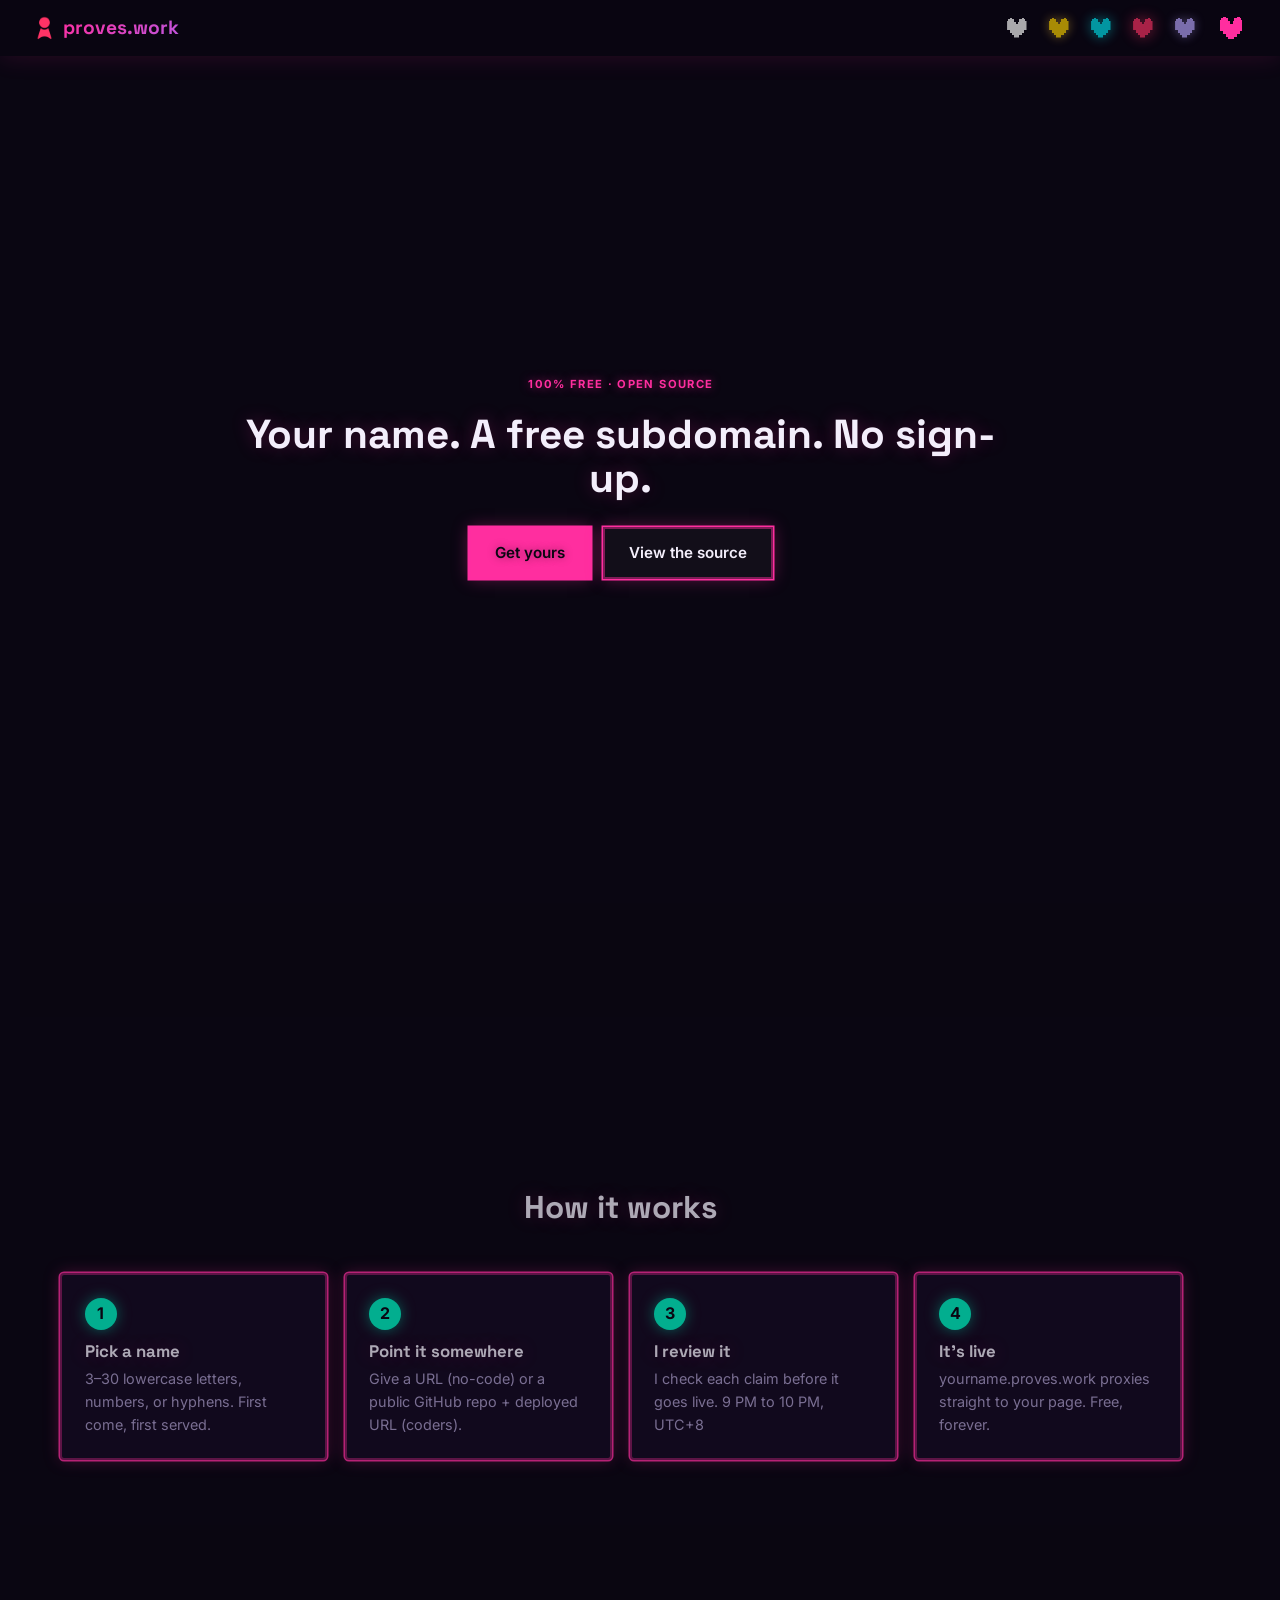
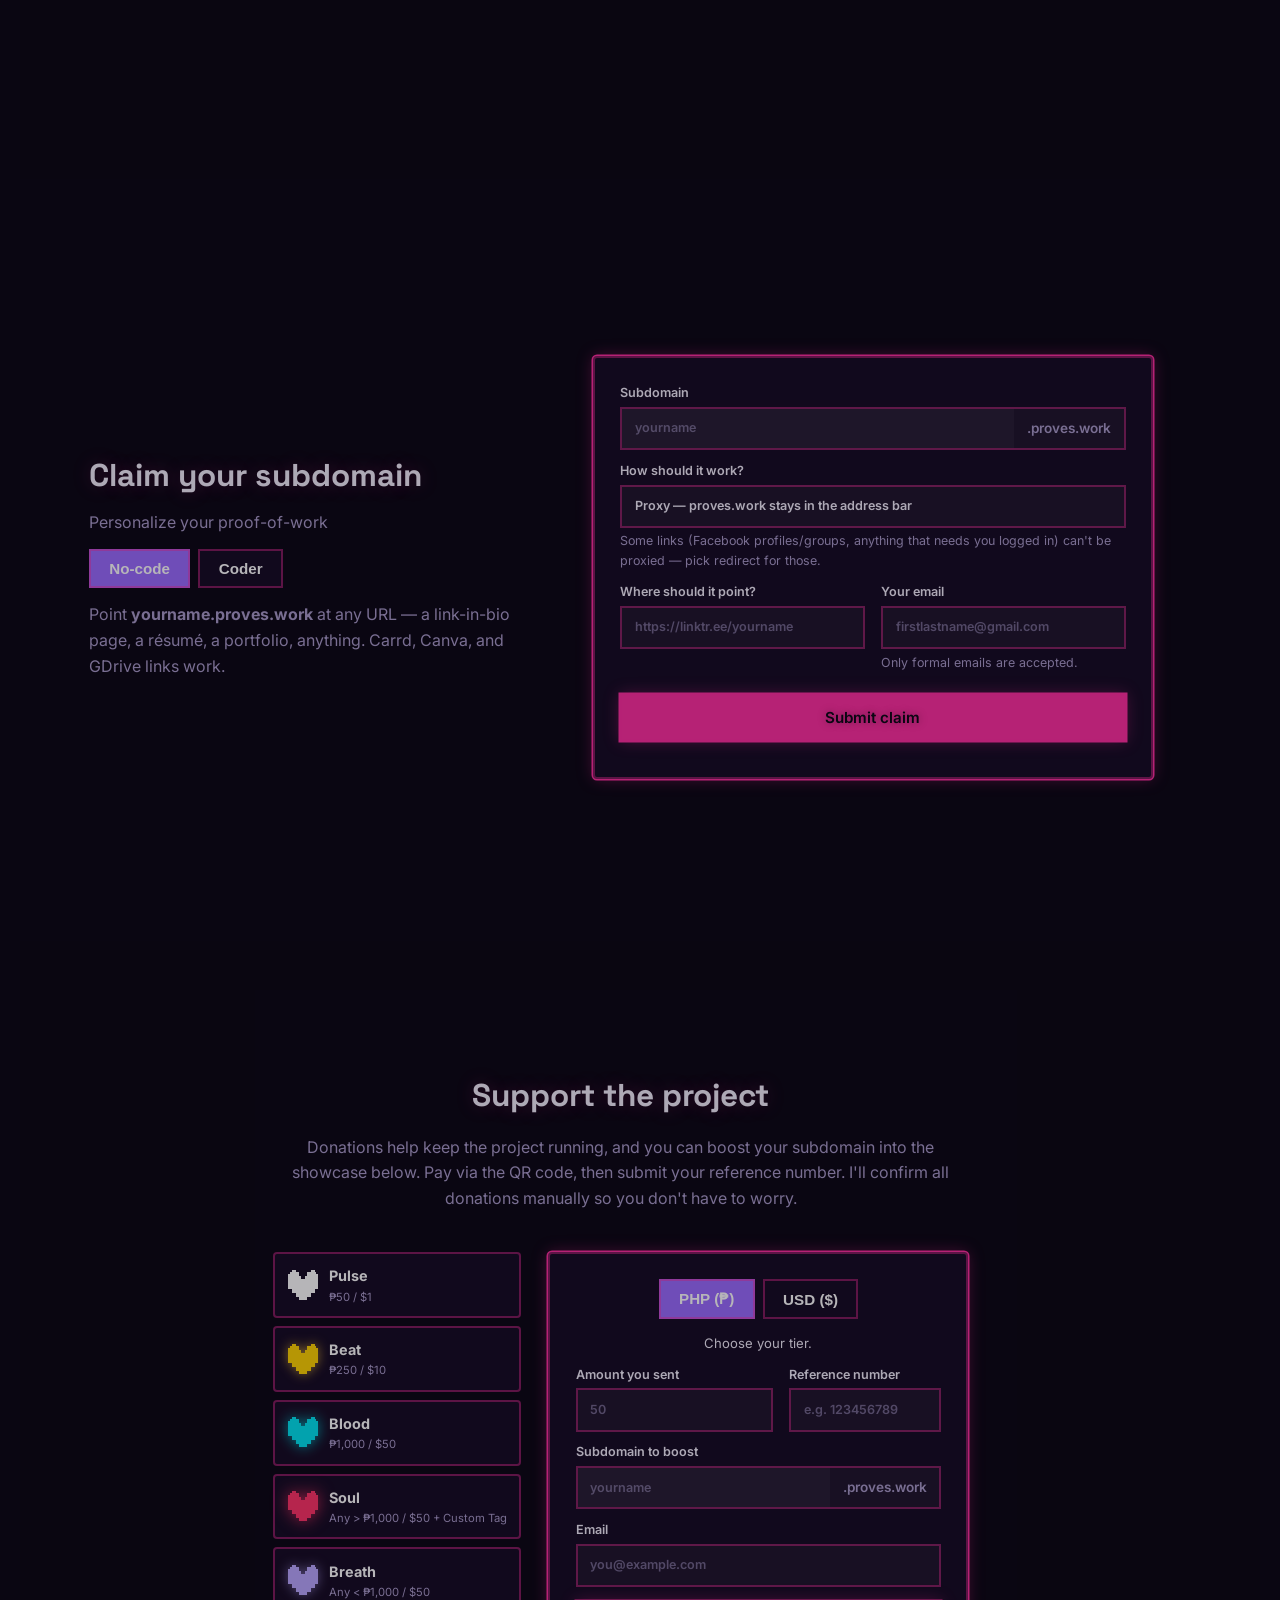
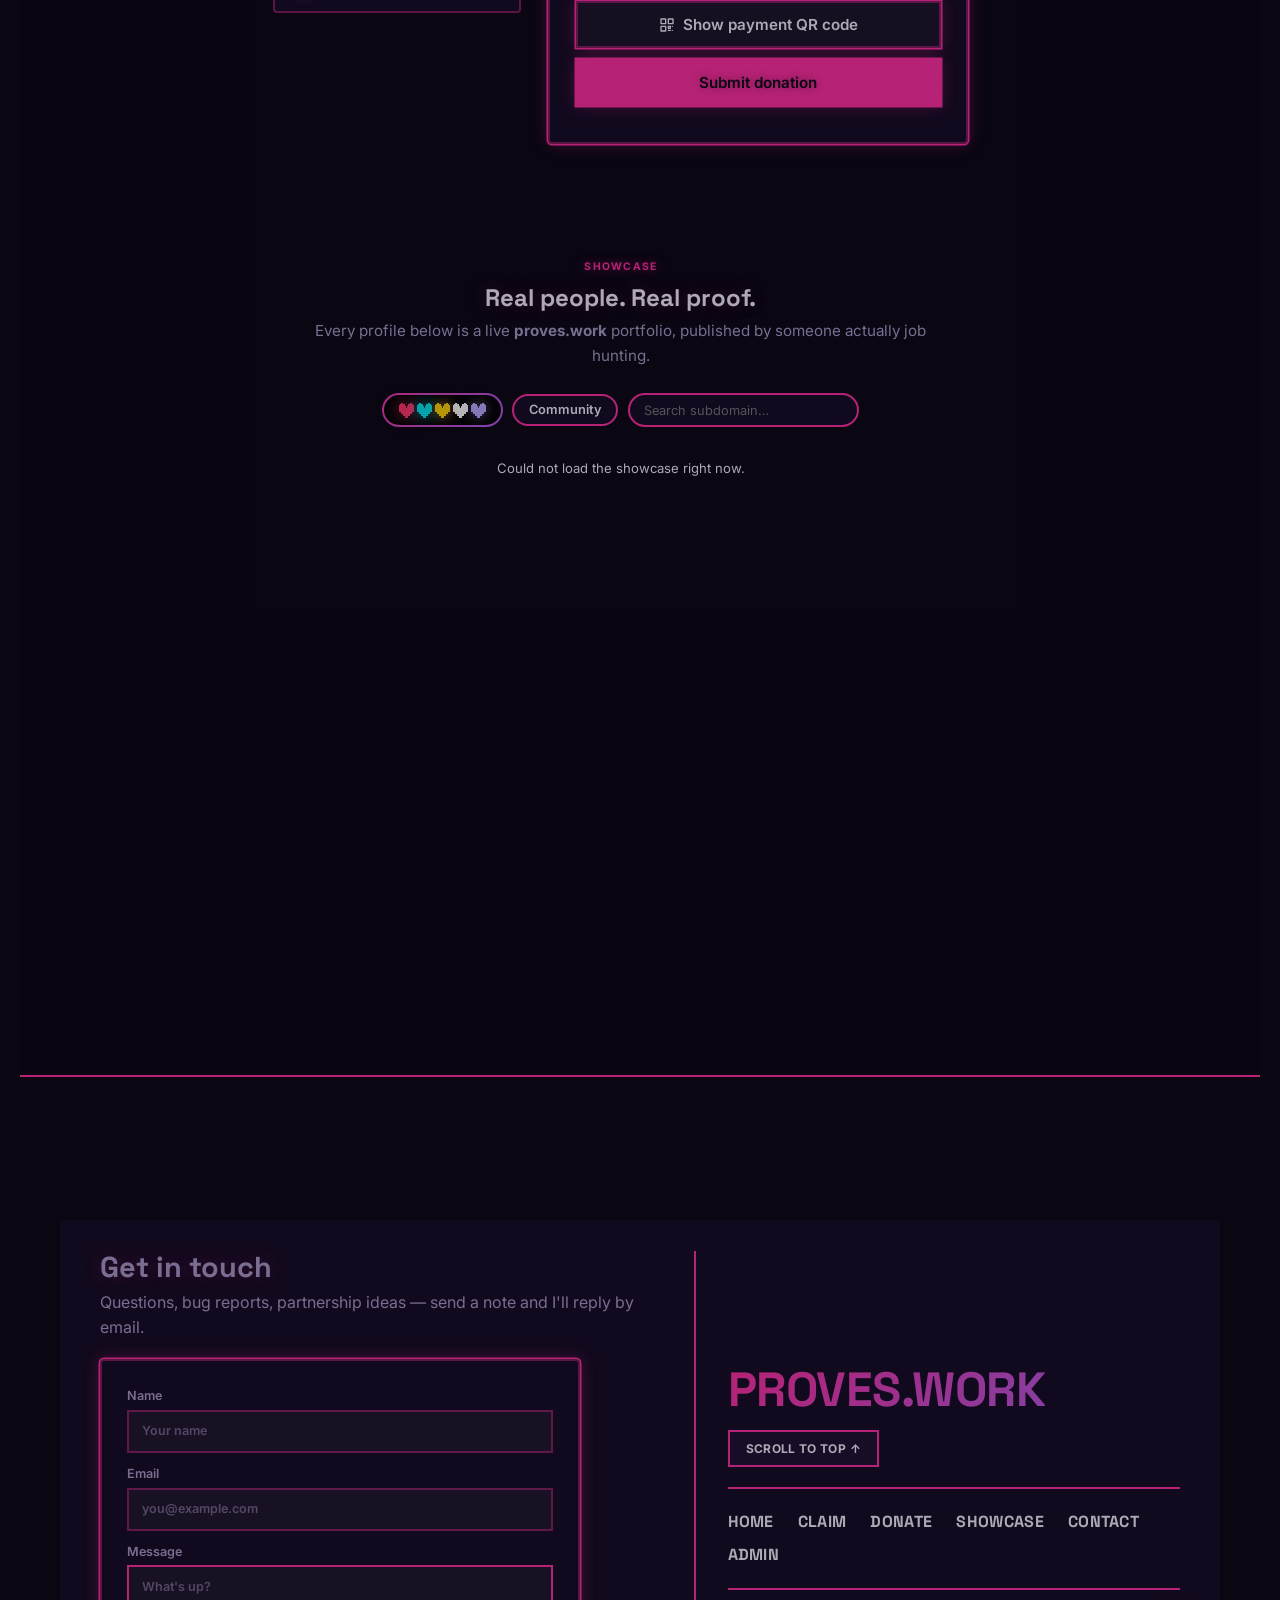
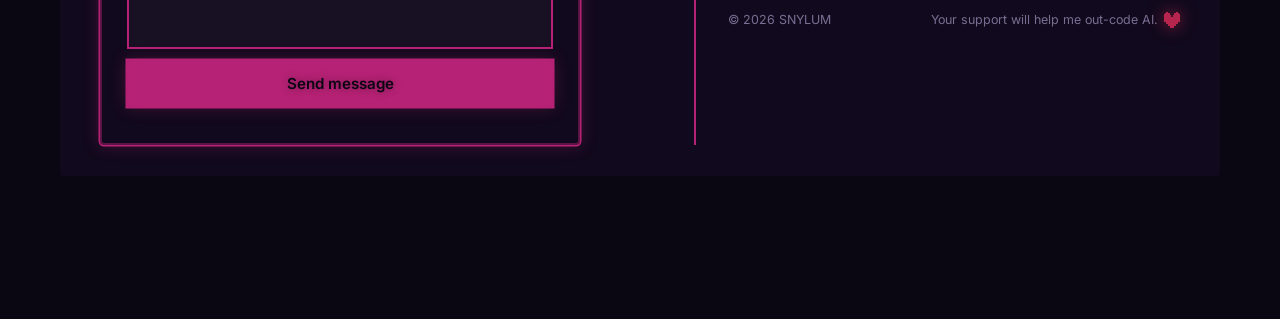
==== commit 0cc4cbc9: "some things" ====
--- a/index.html
+++ b/index.html
@@ -209,6 +209,15 @@
             </div>
           </label>
 
+          <label class="field">
+            <span>How should it work?</span>
+            <select id="claimLinkMode">
+              <option value="proxy" selected>Proxy — proves.work stays in the address bar</option>
+              <option value="redirect">Redirect — sends visitors straight to your link</option>
+            </select>
+            <span class="field-hint">Some links (Facebook profiles/groups, anything that needs you logged in) can't be proxied — pick redirect for those.</span>
+          </label>
+
           <div id="nocodeFields">
             <label class="field">
               <span>Where should it point?</span>
--- a/showcase.css
+++ b/showcase.css
@@ -142,7 +142,11 @@
   display: grid;
   grid-template-rows: repeat(2, 1fr);
   grid-auto-flow: column;
-  grid-auto-columns: clamp(190px, 19vw, 225px);
+  /* Each column is sized to fit its widest card's content (up to the
+     per-card max-width below) rather than a single fixed width for
+     every card — a column holding a long subdomain gets wider, a
+     column of short ones stays compact. */
+  grid-auto-columns: max-content;
   gap: 1rem;
   width: max-content;
 }
@@ -159,7 +163,12 @@
   box-shadow: var(--shadow);
   padding: 1.05rem;
   position: relative;
-  width: 100%;
+  /* Width follows content (the handle/link in particular) instead of a
+     flat 100%, bounded so a normal card still reads like a card and an
+     unusually long link/description doesn't blow the belt out. */
+  width: max-content;
+  min-width: clamp(190px, 19vw, 225px);
+  max-width: 300px;
   transition: transform 0.12s ease, box-shadow 0.12s ease;
 }
 
@@ -252,6 +261,17 @@
   font-size: 0.68rem;
   color: var(--color-text-muted);
   font-family: var(--font-mono);
+  white-space: nowrap;
+  overflow: hidden;
+  text-overflow: ellipsis;
+  max-width: 100%;
+}
+
+/* Donor cards: the handle (subdomain link text) picks up the same tier
+   color as the border/shadow/CTA, so every colored element on the card
+   agrees with the tag the donor actually got. */
+.showcase-card.has-donor-tag .showcase-card-handle {
+  color: var(--donor-heart-color, var(--color-text-muted));
 }
 
 .showcase-card-desc {
--- a/home.css
+++ b/home.css
@@ -488,10 +488,26 @@
   scrollbar-width: none;
   padding: .75rem 0;
   cursor: grab;
-  -webkit-mask-image: linear-gradient(to right, transparent 0, #000 4%, #000 96%, transparent 100%);
-  mask-image: linear-gradient(to right, transparent 0, #000 4%, #000 96%, transparent 100%);
+  /* No mask by default — a leftmost/rightmost card sitting flush against
+     the edge must render at full opacity, never faded into the
+     background. home.js toggles .fade-left/.fade-right only once
+     there's actually more content to scroll to on that side, and the
+     fade itself is a fixed pixel sliver (not a %) so it never eats into
+     a card that's fully in view. */
 }
 .showcase-scroll::-webkit-scrollbar { display: none; }
+.showcase-scroll.fade-left {
+  -webkit-mask-image: linear-gradient(to right, transparent 0, #000 28px);
+  mask-image: linear-gradient(to right, transparent 0, #000 28px);
+}
+.showcase-scroll.fade-right {
+  -webkit-mask-image: linear-gradient(to left, transparent 0, #000 28px);
+  mask-image: linear-gradient(to left, transparent 0, #000 28px);
+}
+.showcase-scroll.fade-left.fade-right {
+  -webkit-mask-image: linear-gradient(to right, transparent 0, #000 28px, #000 calc(100% - 28px), transparent 100%);
+  mask-image: linear-gradient(to right, transparent 0, #000 28px, #000 calc(100% - 28px), transparent 100%);
+}
 .showcase-scroll.is-grabbing { cursor: grabbing; }
 
 .showcase-card-tag {
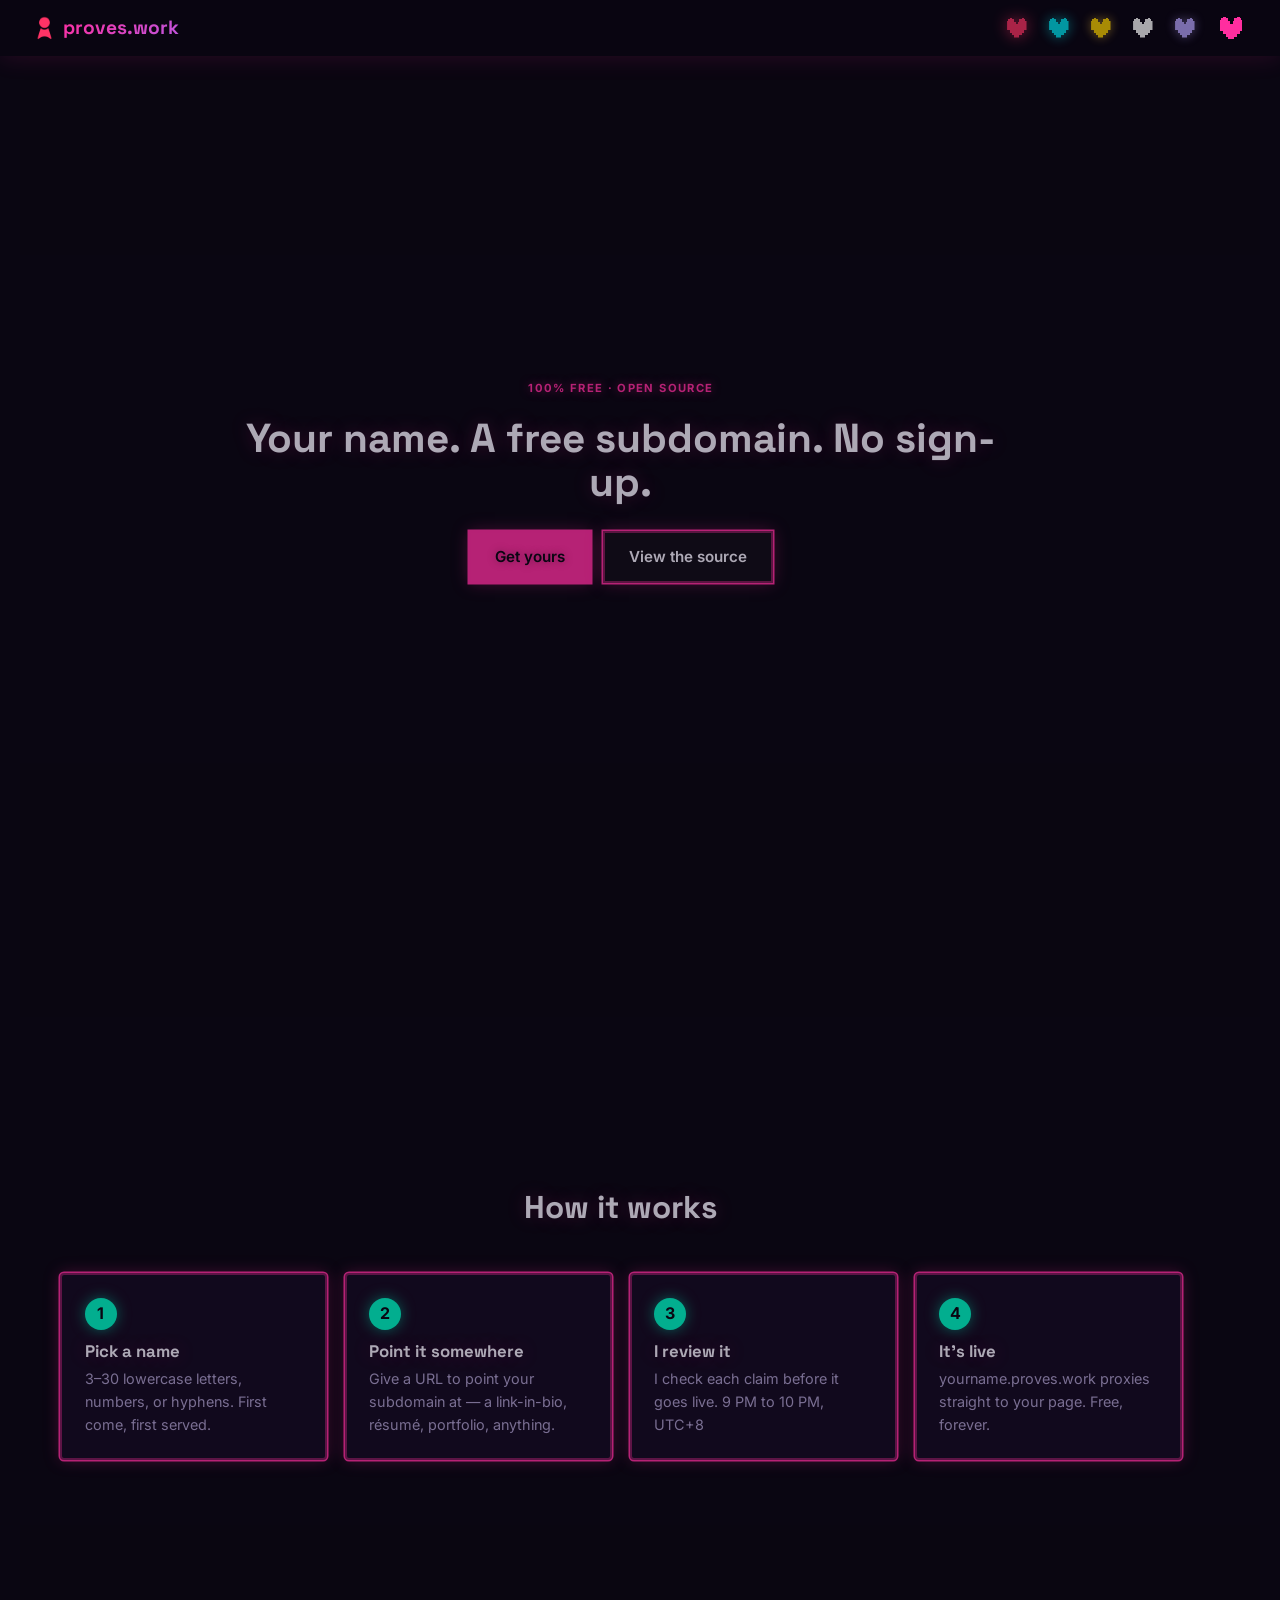
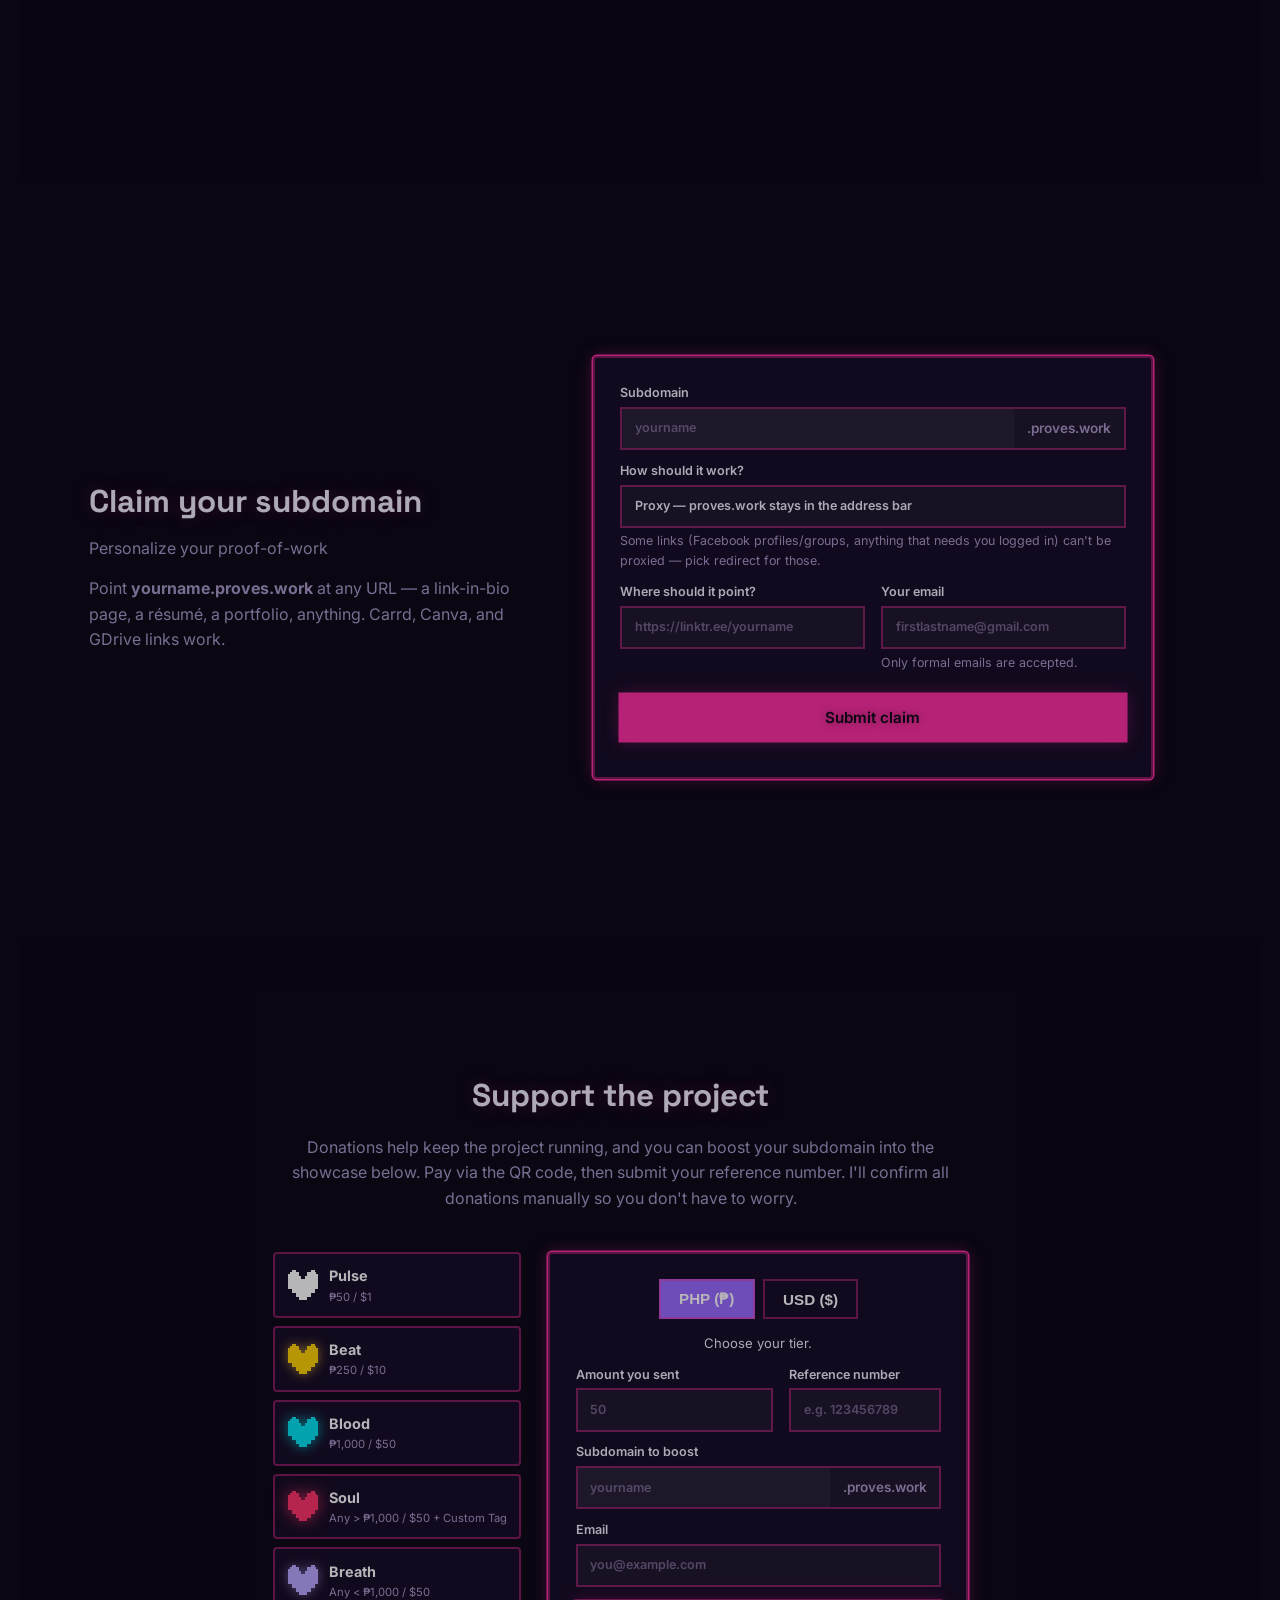
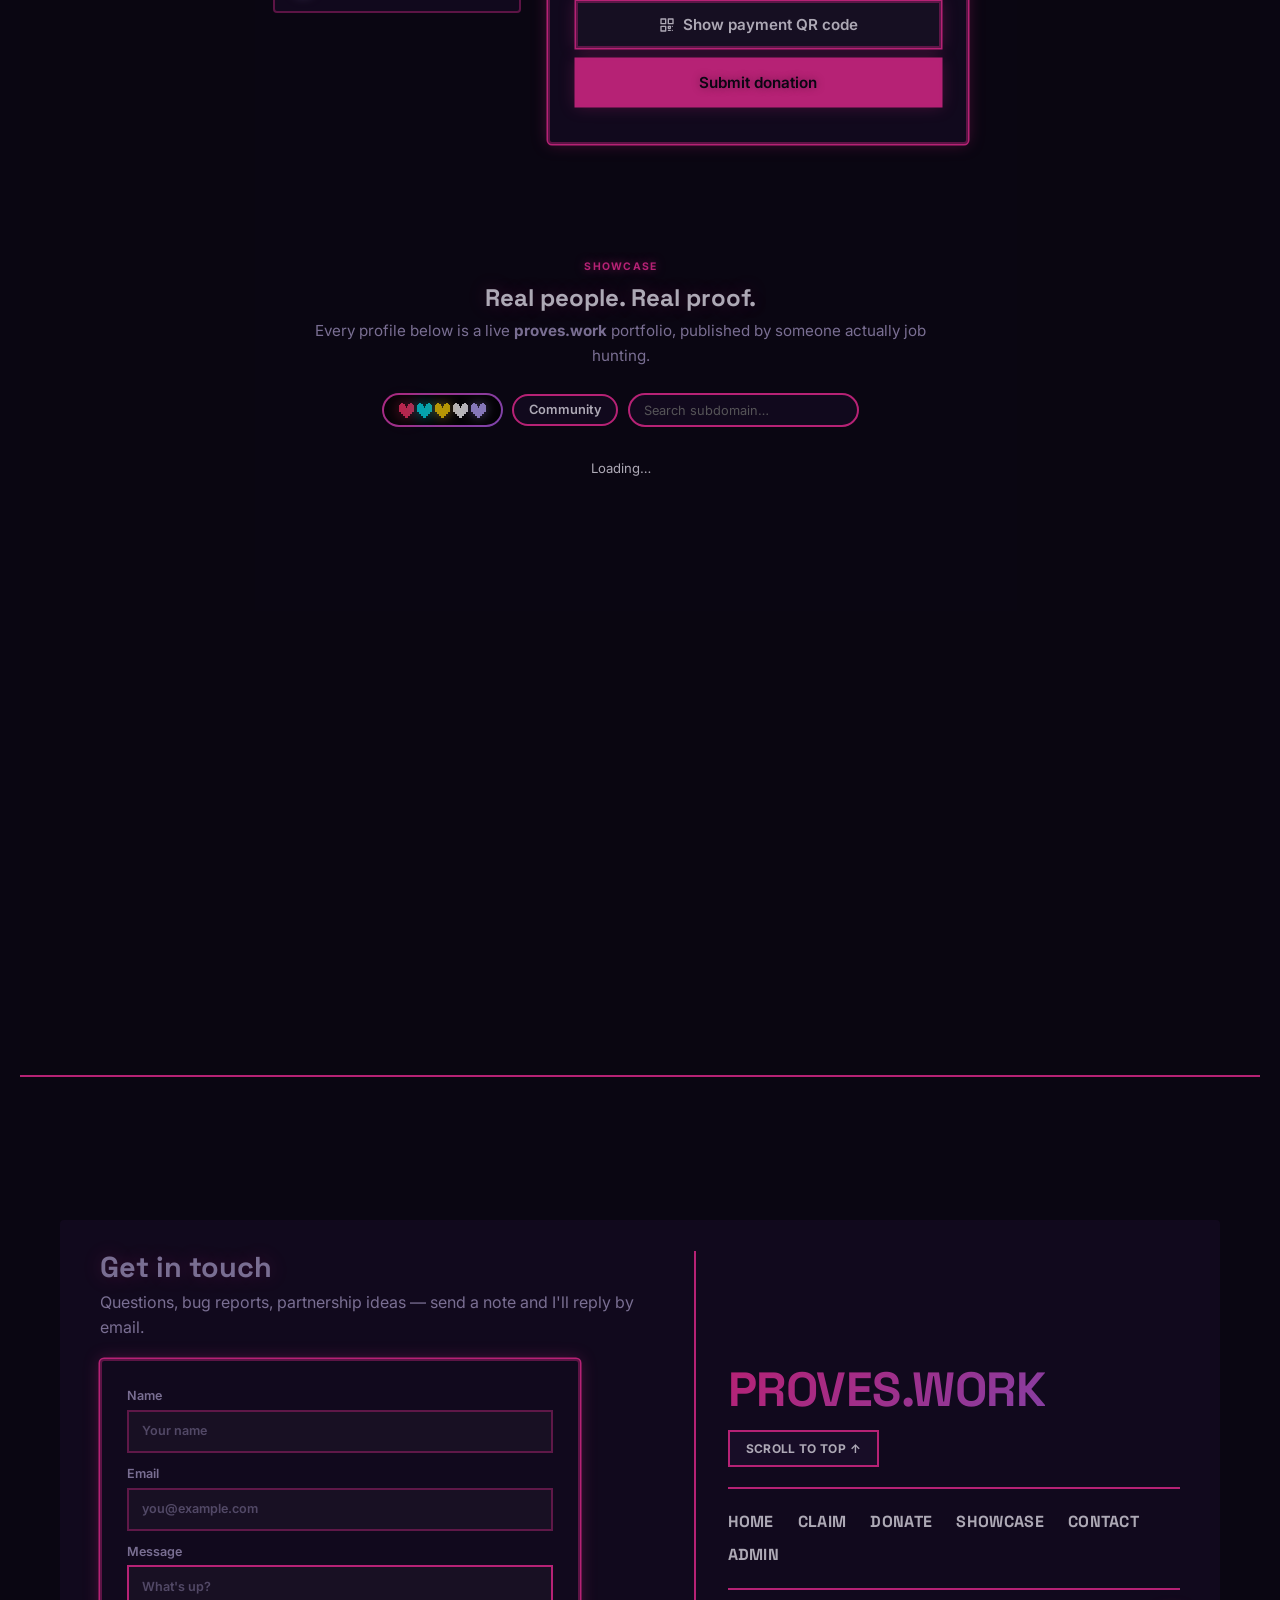
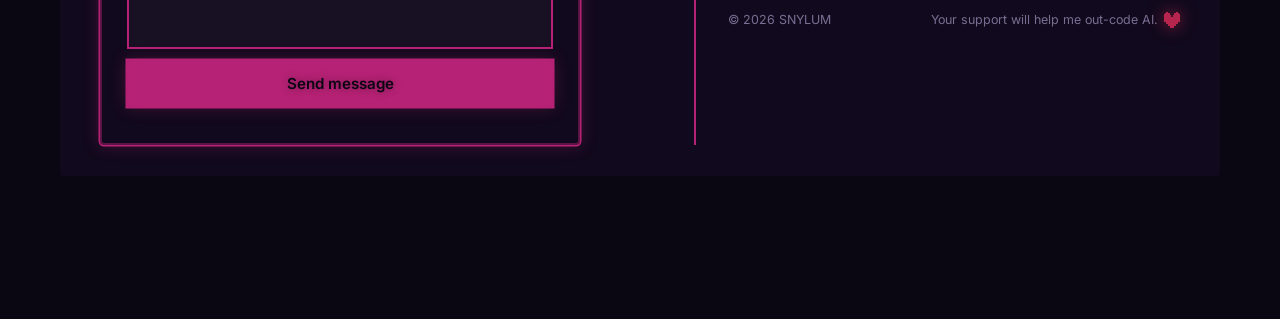
==== commit 38e57125: "remoce coder stuff, unnecessary" ====
--- a/index.html
+++ b/index.html
@@ -27,27 +27,27 @@
     <a class="nav-logo" href="#top"><img class="logo-dot" src="favicon.png" alt="" /> <span class="nav-logo-text">proves.work</span></a>
     <ul class="nav-links nav-hearts" id="navHearts">
       <li>
+        <button type="button" class="heart-link" data-tier="real" data-amount="1500" aria-label="Soul tag, above ₱1,000">
+          <svg class="pixel-heart pixel-heart--real" viewBox="0 0 16 16" aria-hidden="true"><use href="#pixel-heart"/></svg>
+          <span class="heart-tip">Soul</span>
+        </button>
+      </li>
+      <li>
+        <button type="button" class="heart-link" data-tier="diamond" data-amount="1000" aria-label="Blood tag, ₱1,000">
+          <svg class="pixel-heart pixel-heart--diamond" viewBox="0 0 16 16" aria-hidden="true"><use href="#pixel-heart"/></svg>
+          <span class="heart-tip">Blood</span>
+        </button>
+      </li>
+      <li>
+        <button type="button" class="heart-link" data-tier="gold" data-amount="250" aria-label="Beat tag, ₱250">
+          <svg class="pixel-heart pixel-heart--gold" viewBox="0 0 16 16" aria-hidden="true"><use href="#pixel-heart"/></svg>
+          <span class="heart-tip">Beat</span>
+        </button>
+      </li>
+      <li>
         <button type="button" class="heart-link" data-tier="normal" data-amount="50" aria-label="Pulse tag, ₱50">
           <svg class="pixel-heart pixel-heart--normal" viewBox="0 0 16 16" aria-hidden="true"><use href="#pixel-heart"/></svg>
           <span class="heart-tip">Pulse</span>
-        </button>
-      </li>
-      <li>
-        <button type="button" class="heart-link" data-tier="gold" data-amount="250" aria-label="Beat tag, ₱250">
-          <svg class="pixel-heart pixel-heart--gold" viewBox="0 0 16 16" aria-hidden="true"><use href="#pixel-heart"/></svg>
-          <span class="heart-tip">Beat</span>
-        </button>
-      </li>
-      <li>
-        <button type="button" class="heart-link" data-tier="diamond" data-amount="1000" aria-label="Blood tag, ₱1,000">
-          <svg class="pixel-heart pixel-heart--diamond" viewBox="0 0 16 16" aria-hidden="true"><use href="#pixel-heart"/></svg>
-          <span class="heart-tip">Blood</span>
-        </button>
-      </li>
-      <li>
-        <button type="button" class="heart-link" data-tier="real" data-amount="1500" aria-label="Soul tag, above ₱1,000">
-          <svg class="pixel-heart pixel-heart--real" viewBox="0 0 16 16" aria-hidden="true"><use href="#pixel-heart"/></svg>
-          <span class="heart-tip">Soul</span>
         </button>
       </li>
       <li>
@@ -162,7 +162,7 @@
         <div class="how-card">
           <span class="how-num">2</span>
           <h3>Point it somewhere</h3>
-          <p>Give a URL (no-code) or a public GitHub repo + deployed URL (coders).</p>
+          <p>Give a URL to point your subdomain at — a link-in-bio, résumé, portfolio, anything.</p>
         </div>
         <div class="how-card">
           <span class="how-num">3</span>
@@ -184,19 +184,9 @@
           <h2>Claim your subdomain</h2>
           <p class="section-sub">Personalize your proof-of-work</p>
 
-          <div class="claim-tabs">
-            <button class="claim-tab active" data-mode="nocode" type="button">No-code</button>
-            <button class="claim-tab" data-mode="coder" type="button" id="coders">Coder</button>
-          </div>
-
           <p class="claim-intro-copy" id="claimIntroNocode">
             Point <strong>yourname.proves.work</strong> at any URL — a link-in-bio page, a résumé,
             a portfolio, anything. Carrd, Canva, and GDrive links work. 
-          </p>
-          <p class="claim-intro-copy hidden" id="claimIntroCoder">
-            Like <a href="https://www.is-a.dev" target="_blank" rel="noopener">is-a.dev</a>, but simpler —
-            no PR/YAML file to write. We verify your repo is public via the GitHub API, then I approve the claim. 
-            Once live, your showcase card links straight back to the repo.
           </p>
         </div>
 
@@ -226,22 +216,6 @@
             <label class="field">
               <span>Your email</span>
               <input type="email" id="claimEmailNocode" placeholder="firstlastname@gmail.com" required />
-              <span class="field-hint">Only formal emails are accepted.</span>
-            </label>
-          </div>
-
-          <div id="coderFields" class="hidden">
-            <label class="field">
-              <span>Public GitHub repo (must be open source)</span>
-              <input type="url" id="claimRepo" placeholder="https://github.com/you/your-site" />
-            </label>
-            <label class="field">
-              <span>Deployed site URL</span>
-              <input type="url" id="claimTargetCoder" placeholder="https://you.github.io/your-site" />
-            </label>
-            <label class="field">
-              <span>Your email</span>
-              <input type="email" id="claimEmailCoder" placeholder="firstlastname@gmail.com" />
               <span class="field-hint">Only formal emails are accepted.</span>
             </label>
           </div>
--- a/dazed-dark.css
+++ b/dazed-dark.css
@@ -62,7 +62,11 @@
   color: var(--color-text);
 }
 
-/* Borders read as thin neon hairlines instead of solid black on dark. */
+/* Borders read as thin neon hairlines instead of solid black on dark.
+   .showcase-card is intentionally excluded — its border is tier-colored
+   per-card in showcase.css (donor color, or the default pink for plain/
+   community cards), and this override would flatten every card back to
+   the same pink regardless of tier. */
 :root[data-theme="dazed-dark"] .site-nav,
 :root[data-theme="dazed-dark"] .how-card,
 :root[data-theme="dazed-dark"] .claim-form,
@@ -73,7 +77,6 @@
 :root[data-theme="dazed-dark"] .domain-input,
 :root[data-theme="dazed-dark"] .claim-tab,
 :root[data-theme="dazed-dark"] .btn,
-:root[data-theme="dazed-dark"] .showcase-card,
 :root[data-theme="dazed-dark"] .tier-popup-card,
 :root[data-theme="dazed-dark"] .tier-popup-close,
 :root[data-theme="dazed-dark"] .showcase-avatar {
--- a/home.css
+++ b/home.css
@@ -164,8 +164,7 @@
 /* Side-by-side fields on wider screens so the form takes less vertical
    space and the display's width is put to use. */
 @media (min-width: 760px) {
-  #nocodeFields, #coderFields { display: grid; grid-template-columns: 1fr 1fr; gap: .85rem 1rem; align-items: start; }
-  #coderFields .field-hint { grid-column: 1 / -1; }
+  #nocodeFields { display: grid; grid-template-columns: 1fr 1fr; gap: .85rem 1rem; align-items: start; }
 }
 
 .donate-amount-ref { display: grid; grid-template-columns: 1fr; gap: .85rem 1rem; min-width: 0; }
@@ -486,7 +485,7 @@
   overflow-y: hidden;
   overscroll-behavior-x: contain;
   scrollbar-width: none;
-  padding: .75rem 0;
+  padding: 1.5rem 1rem;
   cursor: grab;
   /* No mask by default — a leftmost/rightmost card sitting flush against
      the edge must render at full opacity, never faded into the
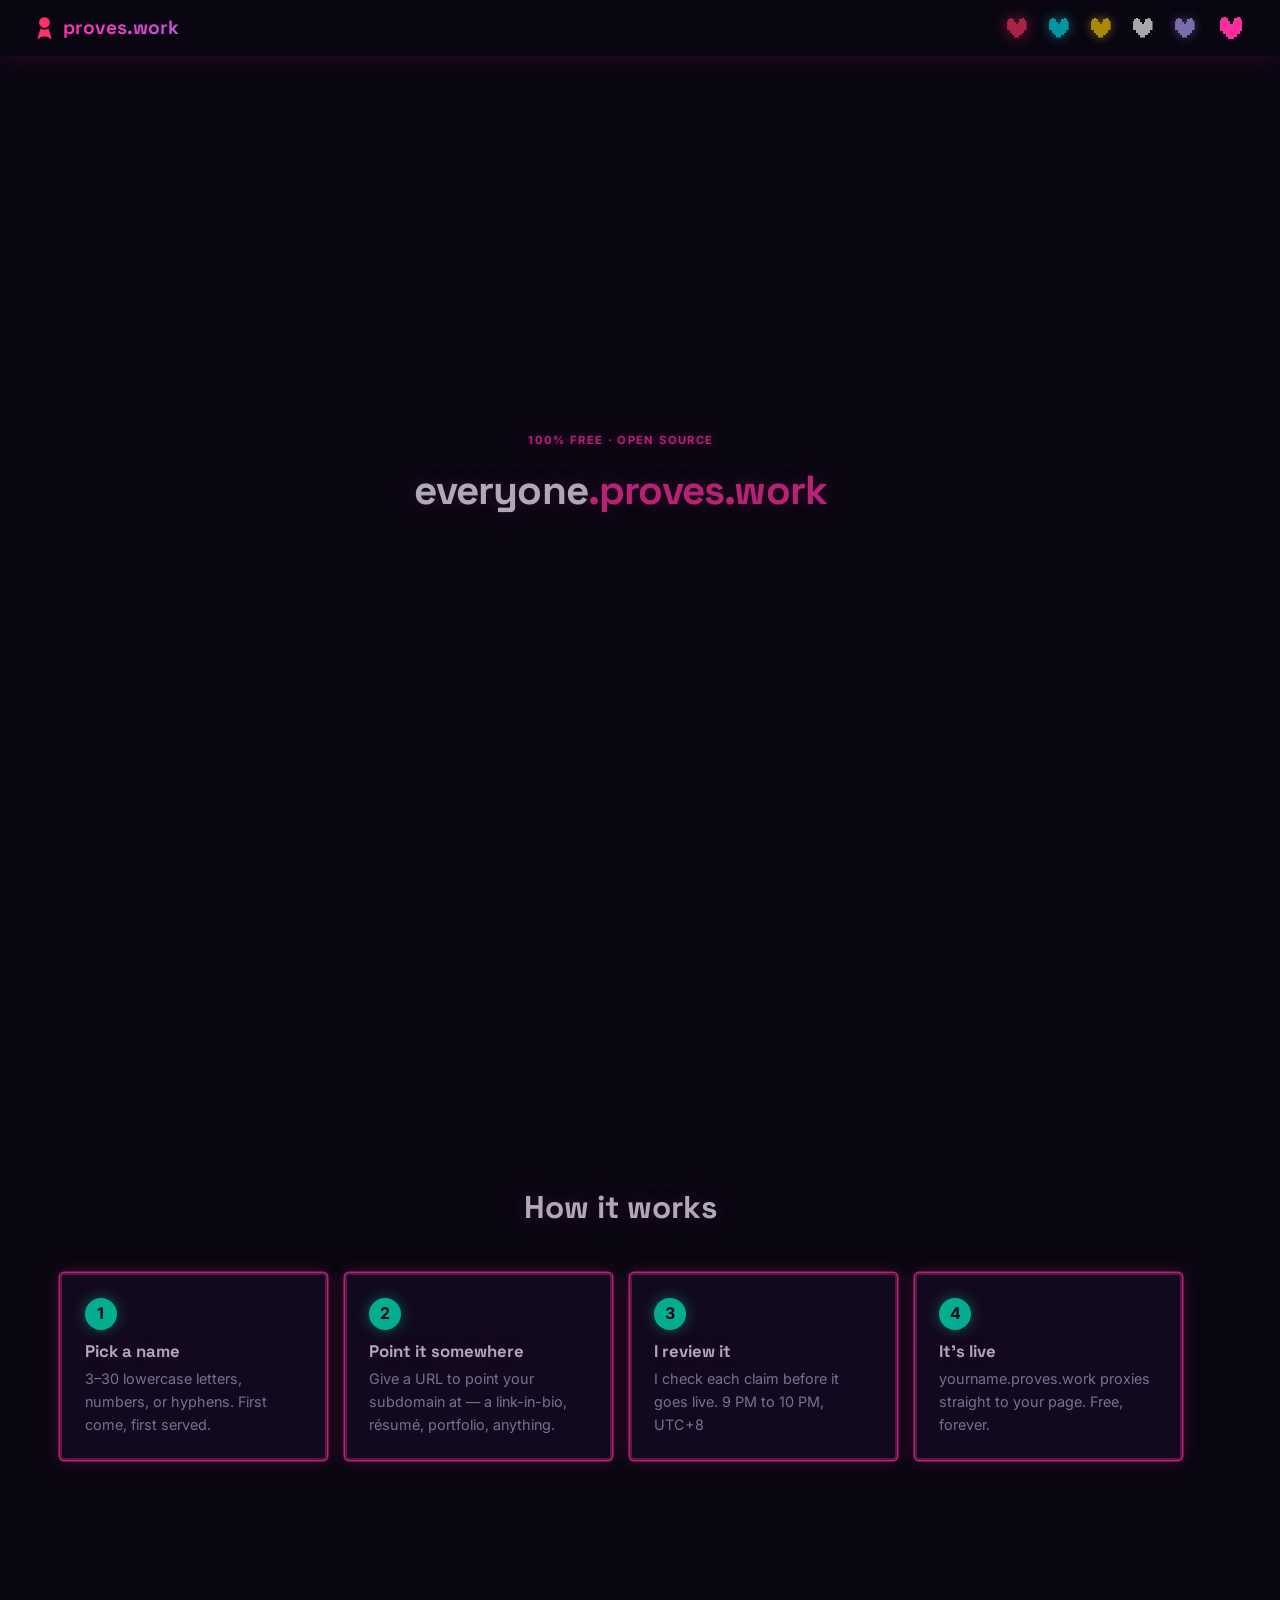
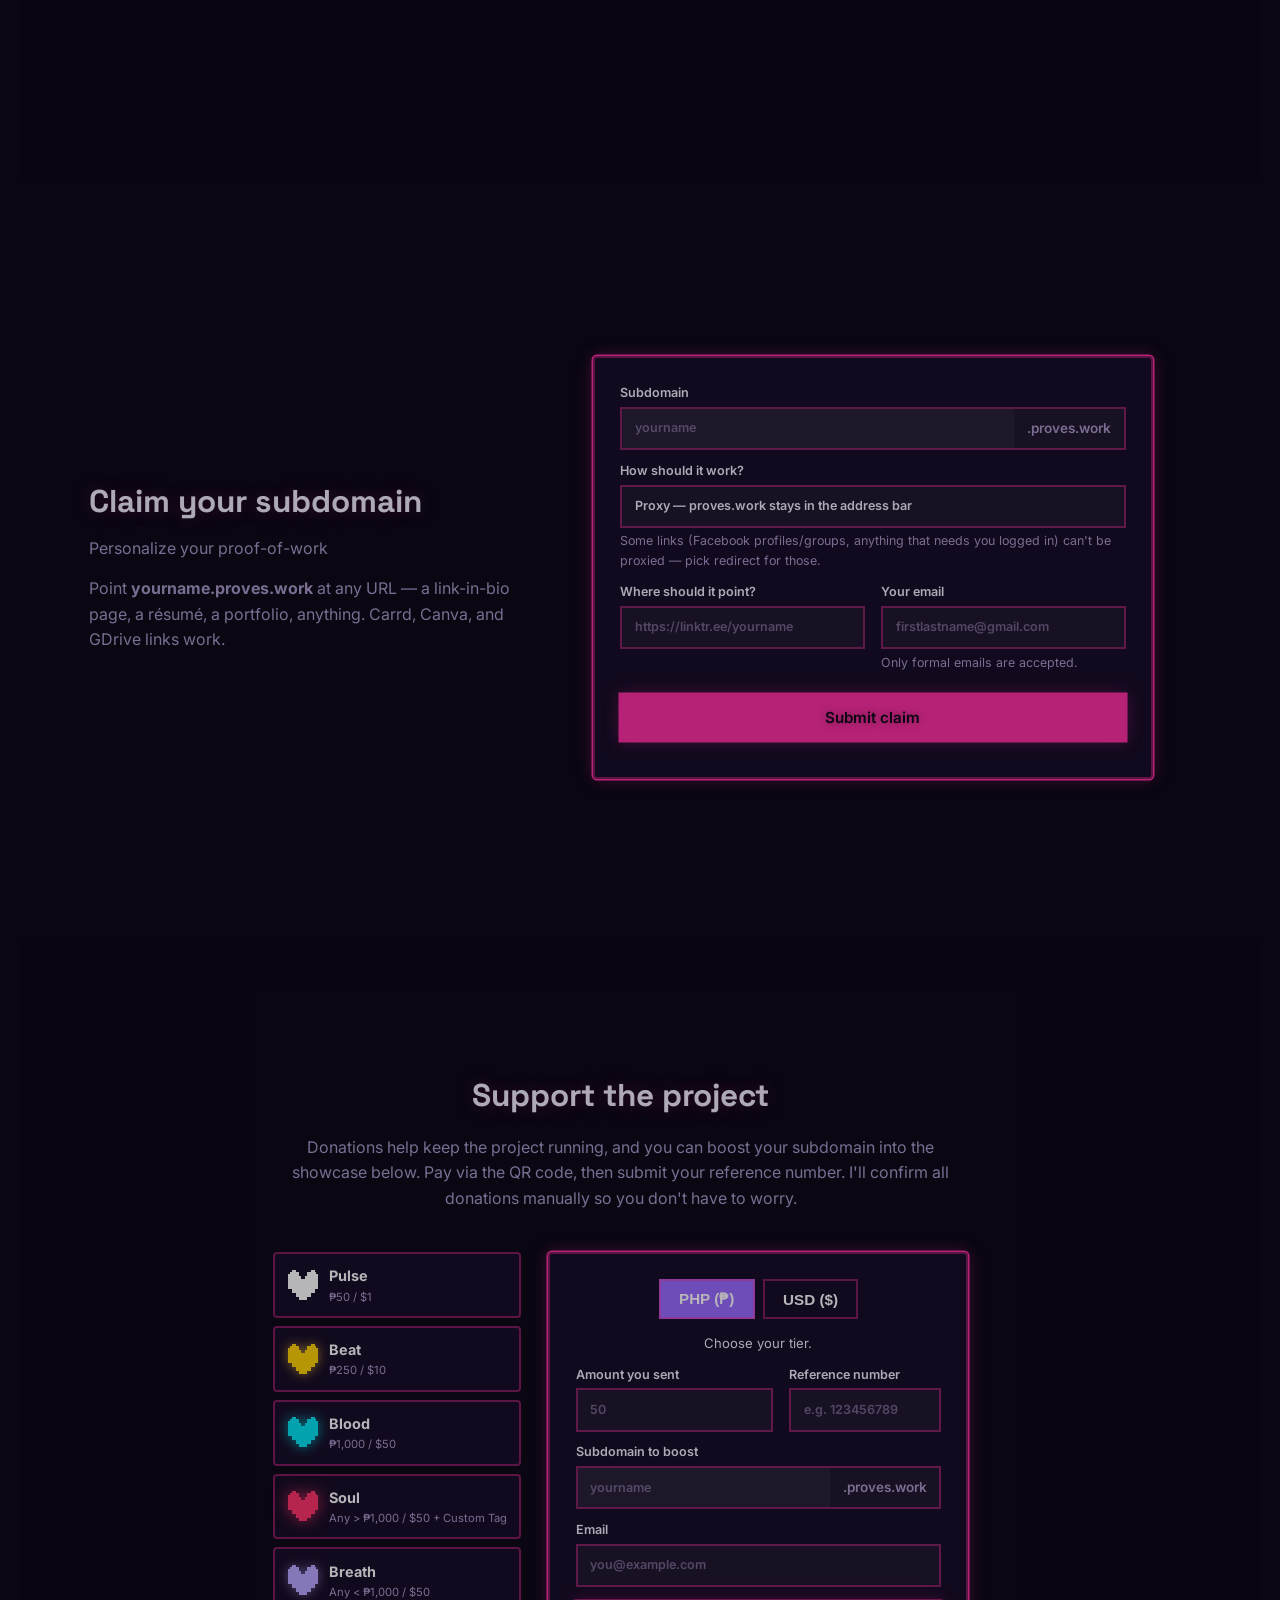
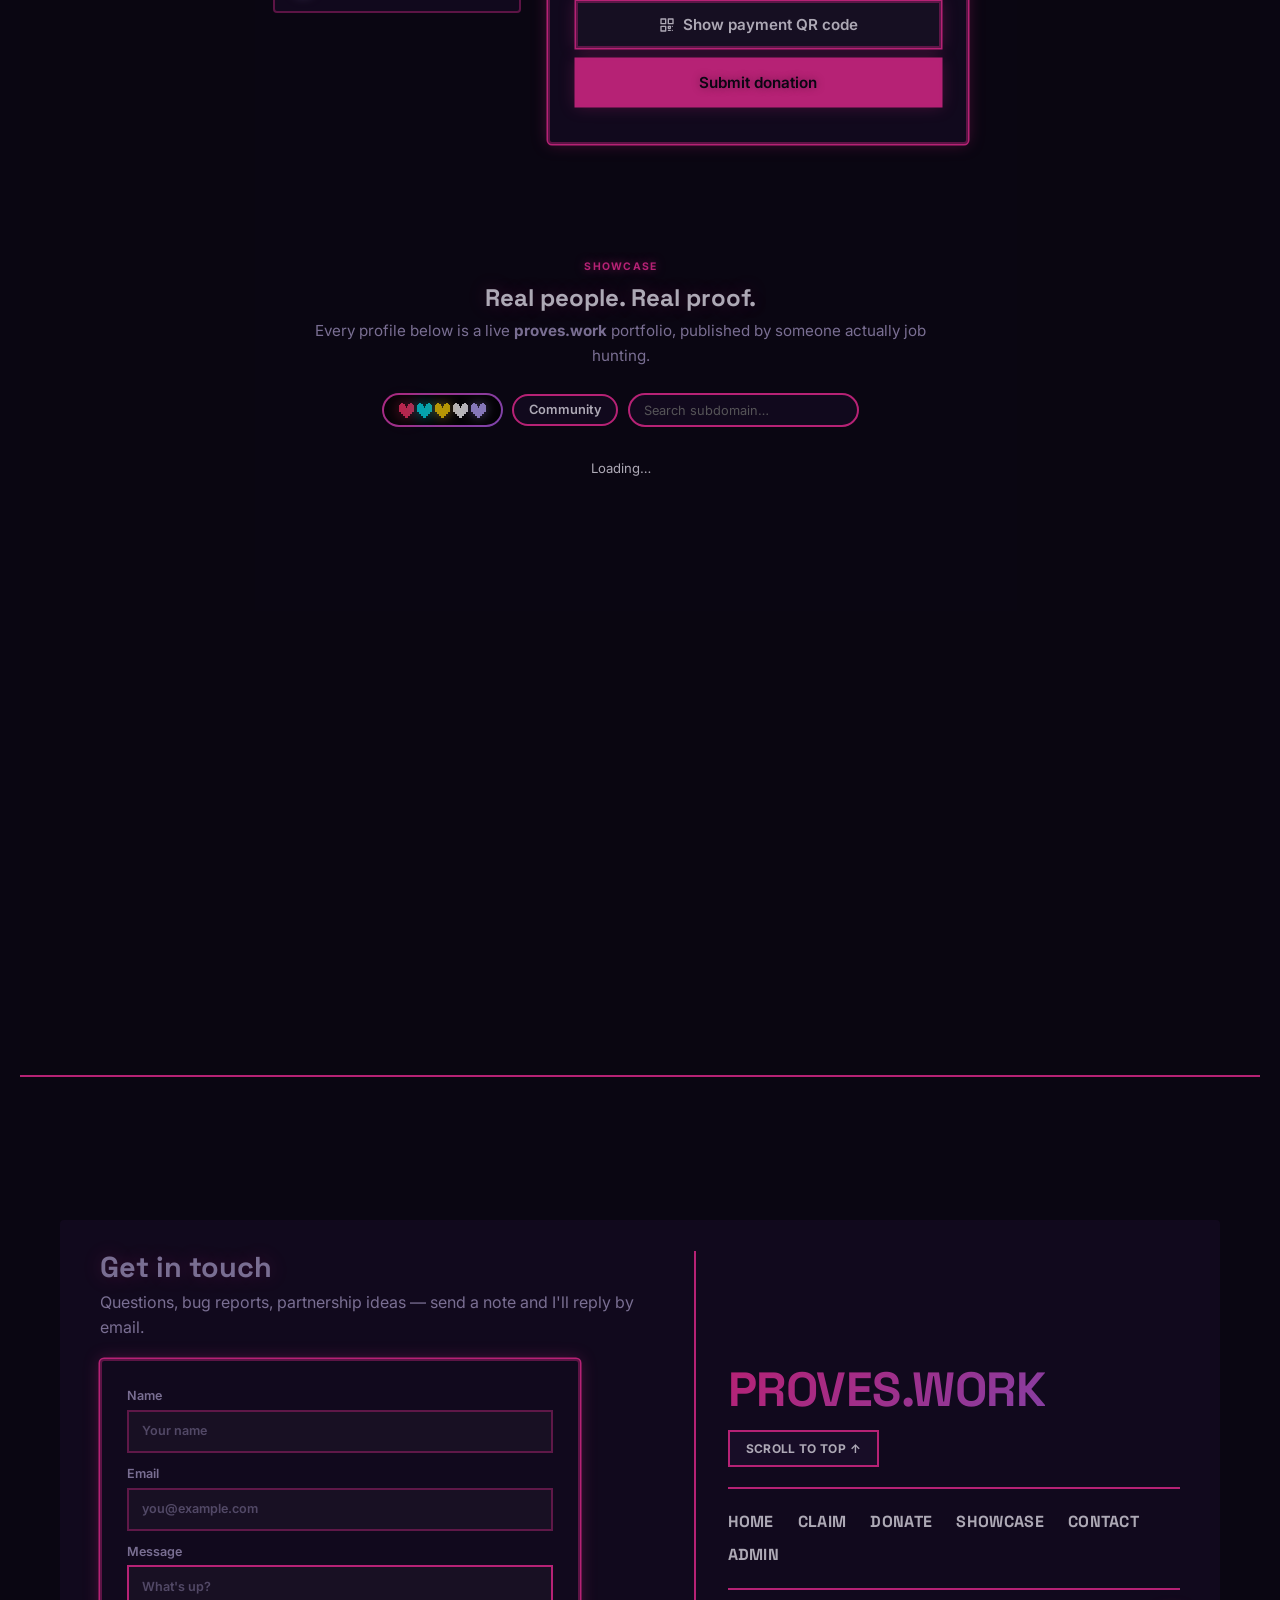
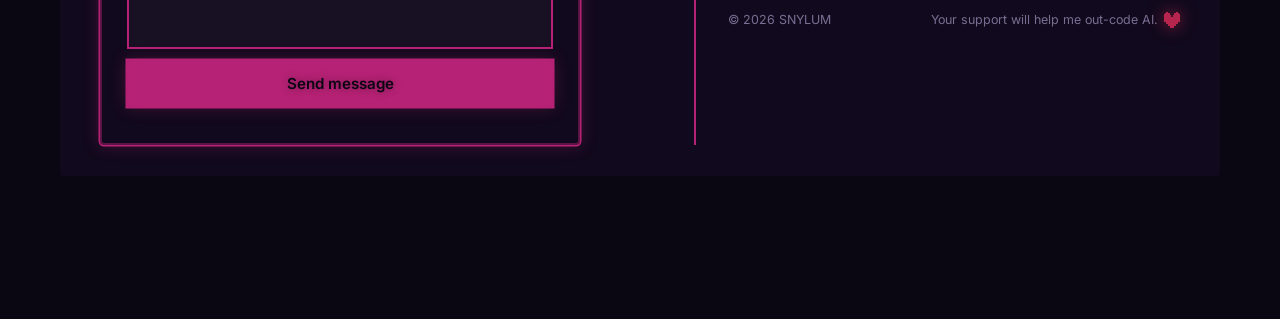
==== commit 8de2c242: "change hero section" ====
--- a/index.html
+++ b/index.html
@@ -141,12 +141,14 @@
     <section class="section hero-section" id="top-slide">
       <div class="hero-inner">
         <span class="eyebrow">100% free · open source</span>
-        <h1>Your name. A free subdomain. No sign-up.</h1>
-        <div class="hero-actions">
-          <a href="#claim" class="btn btn-primary">Get yours</a>
-          <a href="https://github.com/" target="_blank" rel="noopener" class="btn btn-ghost" id="repoLink">View the source</a>
-        </div>
-        <p class="user-count-tag"><span id="visitCount">—</span> page views so far</p>
+        <h1 class="dynamic-subdomain" id="tickerTarget">everyone<span class="tld-accent">.proves.work</span></h1>
+        <div class="hero-actions" id="heroActions">
+          <div class="button-group">
+            <a href="#claim" class="btn btn-primary">Get yours</a>
+            <a href="https://github.com/" target="_blank" rel="noopener" class="btn btn-ghost" id="repoLink">View the source</a>
+          </div>
+          <p class="user-count-tag"><span id="visitCount">—</span> page views so far</p>
+        </div>
       </div>
     </section>
 
--- a/home.css
+++ b/home.css
@@ -73,10 +73,50 @@
 .hero-section { text-align: center; }
 .hero-inner { max-width: 760px; margin: 0 auto; display: flex; flex-direction: column; align-items: center; gap: clamp(.6rem, 2vh, 1.25rem); }
 .eyebrow { font-size: .7rem; font-weight: 700; letter-spacing: .12em; text-transform: uppercase; color: var(--color-primary); }
-.hero-section h1 { font-size: clamp(1.8rem, 4.5vh, 3.4rem); line-height: 1.1; }
 .hero-sub { color: var(--color-text-muted); font-size: clamp(.85rem, 2vh, 1.05rem); max-width: 620px; }
-.hero-actions { display: flex; gap: .75rem; flex-wrap: wrap; justify-content: center; margin-top: .5rem; }
 .user-count-tag { font-size: .8rem; color: var(--color-text-muted); margin-top: .5rem; }
+
+/* Rapid-succession name ticker ("luca.proves.work" → "lebron.proves.work"
+   → … → "<you>.proves.work") that runs once on load, see home.js. Fixed
+   nowrap + monospace-ish display font so the swapping names don't reflow
+   the line as their length changes. */
+.dynamic-subdomain {
+  font-family: var(--font-display);
+  font-size: clamp(1.8rem, 4.5vh, 3.4rem);
+  font-weight: 800;
+  letter-spacing: -0.02em;
+  line-height: 1.1;
+  margin: 0;
+  white-space: nowrap;
+}
+.dynamic-subdomain em { font-style: normal; }
+.tld-accent { color: var(--color-primary); }
+
+/* Buttons + visitor count stay collapsed and invisible while the ticker
+   is still cycling through names, then fade/expand in together once it
+   settles on the visitor's own name (home.js adds .visible). */
+.hero-actions {
+  display: flex;
+  flex-direction: column;
+  align-items: center;
+  gap: 1rem;
+  margin-top: 0;
+  opacity: 0;
+  max-height: 0;
+  overflow: hidden;
+  transform: translateY(12px);
+  transition: opacity .5s ease, transform .5s ease, max-height .5s ease;
+}
+.hero-actions.visible {
+  opacity: 1;
+  max-height: 200px;
+  transform: translateY(0);
+}
+.button-group { display: flex; gap: .75rem; flex-wrap: wrap; justify-content: center; }
+
+@media (prefers-reduced-motion: reduce) {
+  .hero-actions { transition: none; }
+}
 
 .btn { display: inline-block; padding: .75rem 1.5rem; border-radius: var(--radius); font-weight: 600; border: 2px solid var(--color-border); text-decoration: none; cursor: pointer; font-family: var(--font-sans); font-size: .95rem; }
 .btn-primary { background: var(--color-primary); color: var(--color-primary-contrast); box-shadow: var(--shadow); }
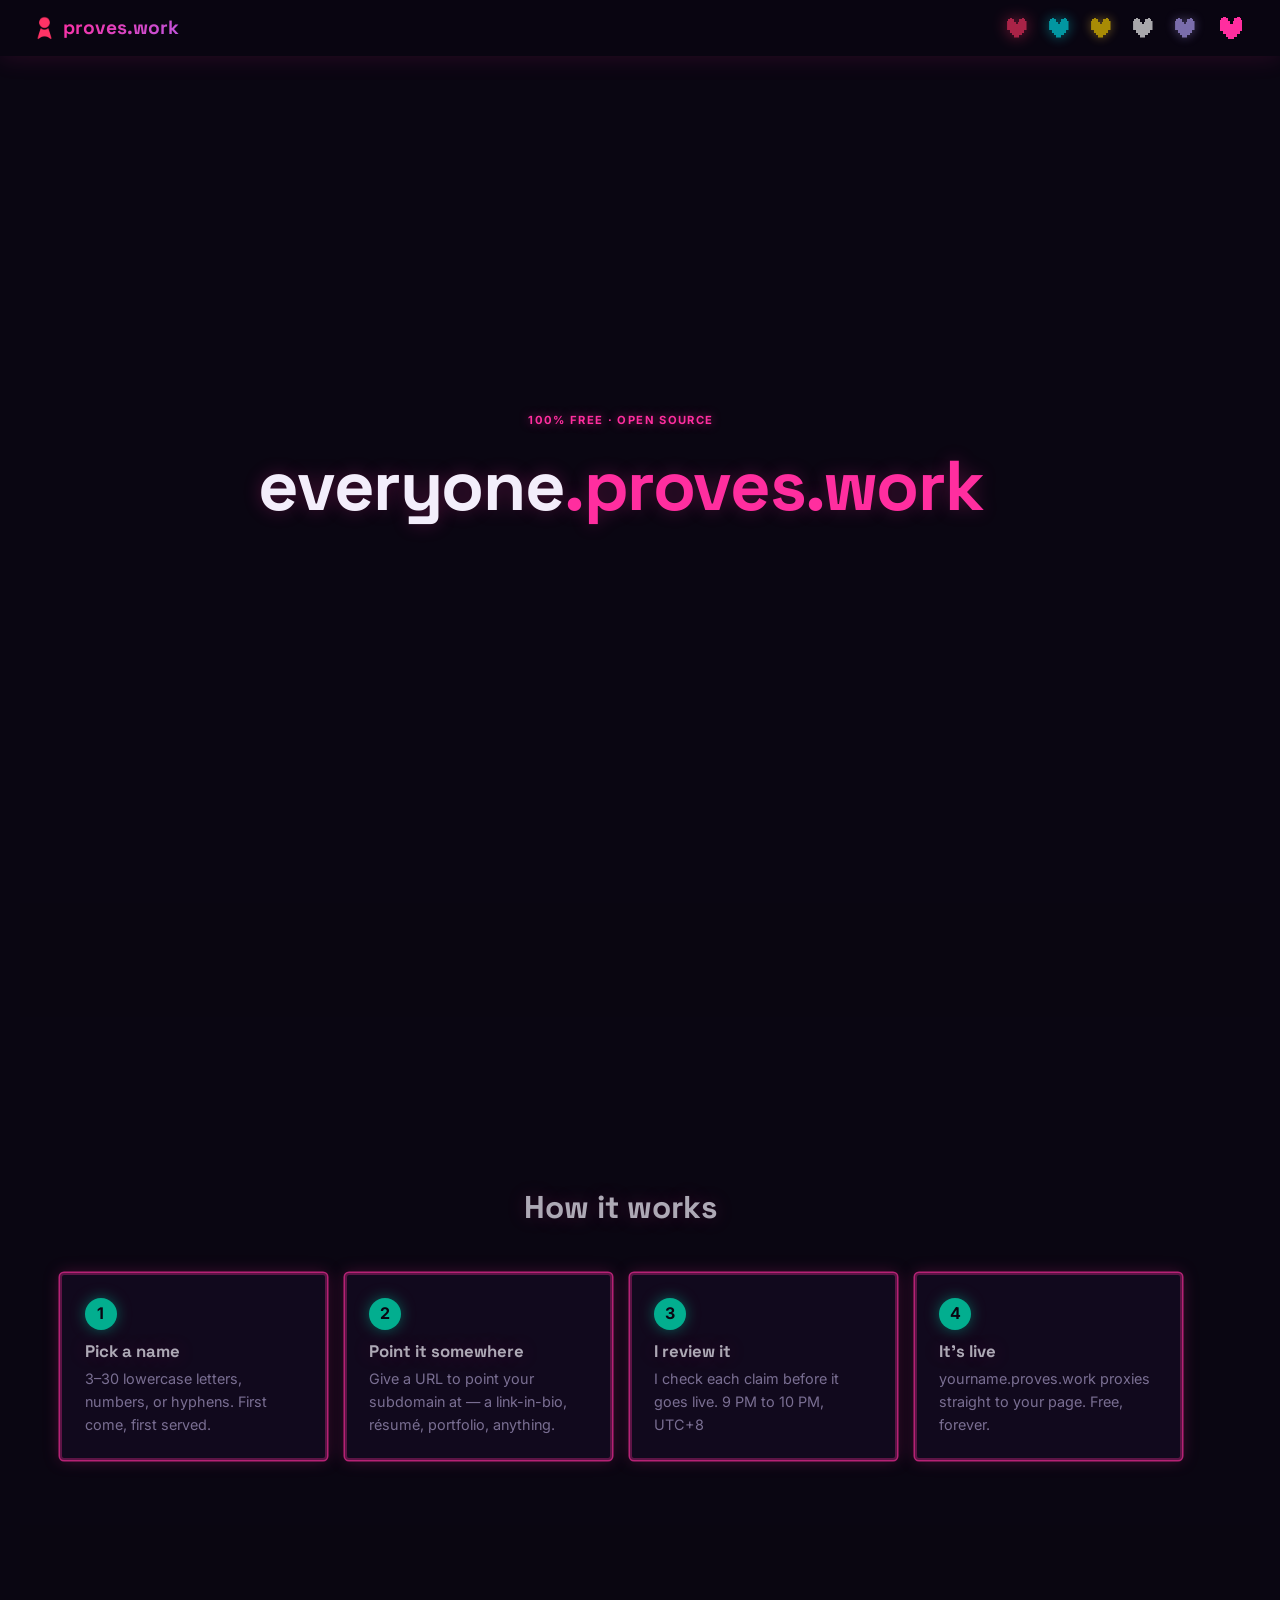
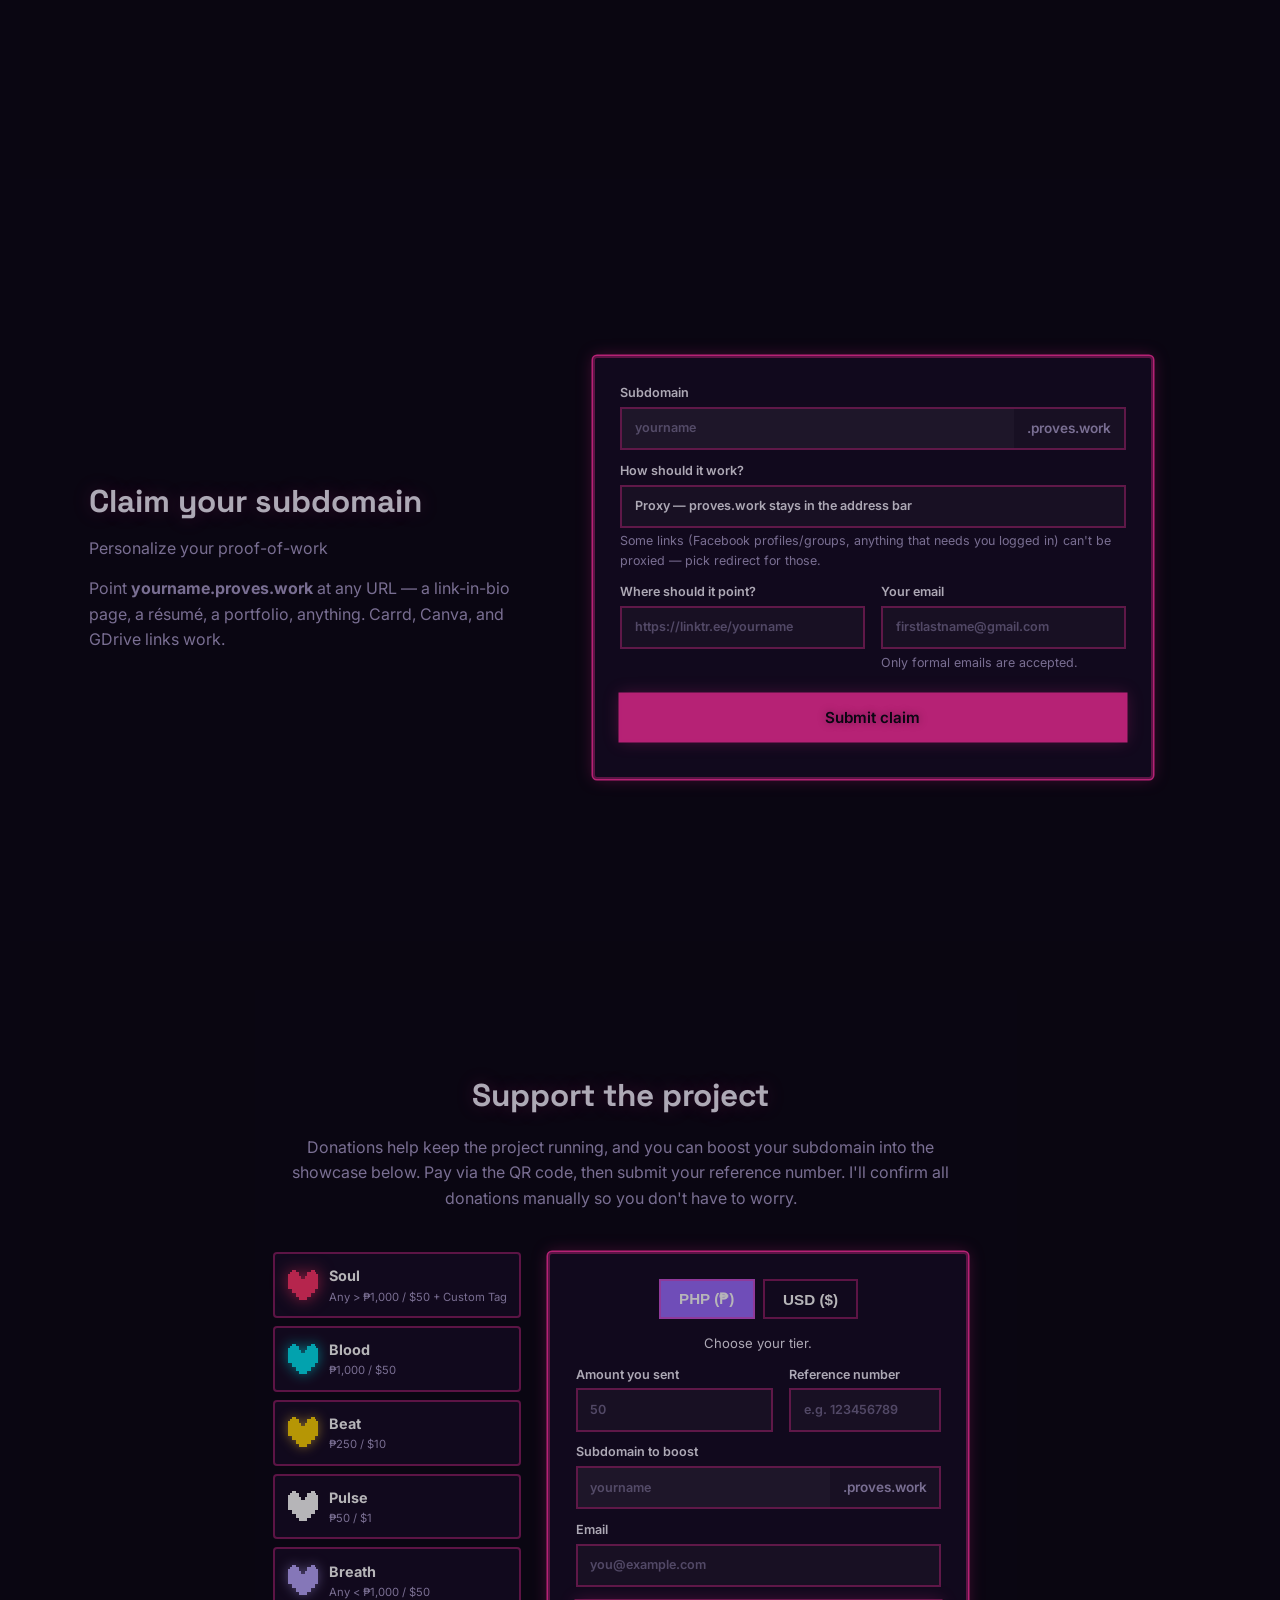
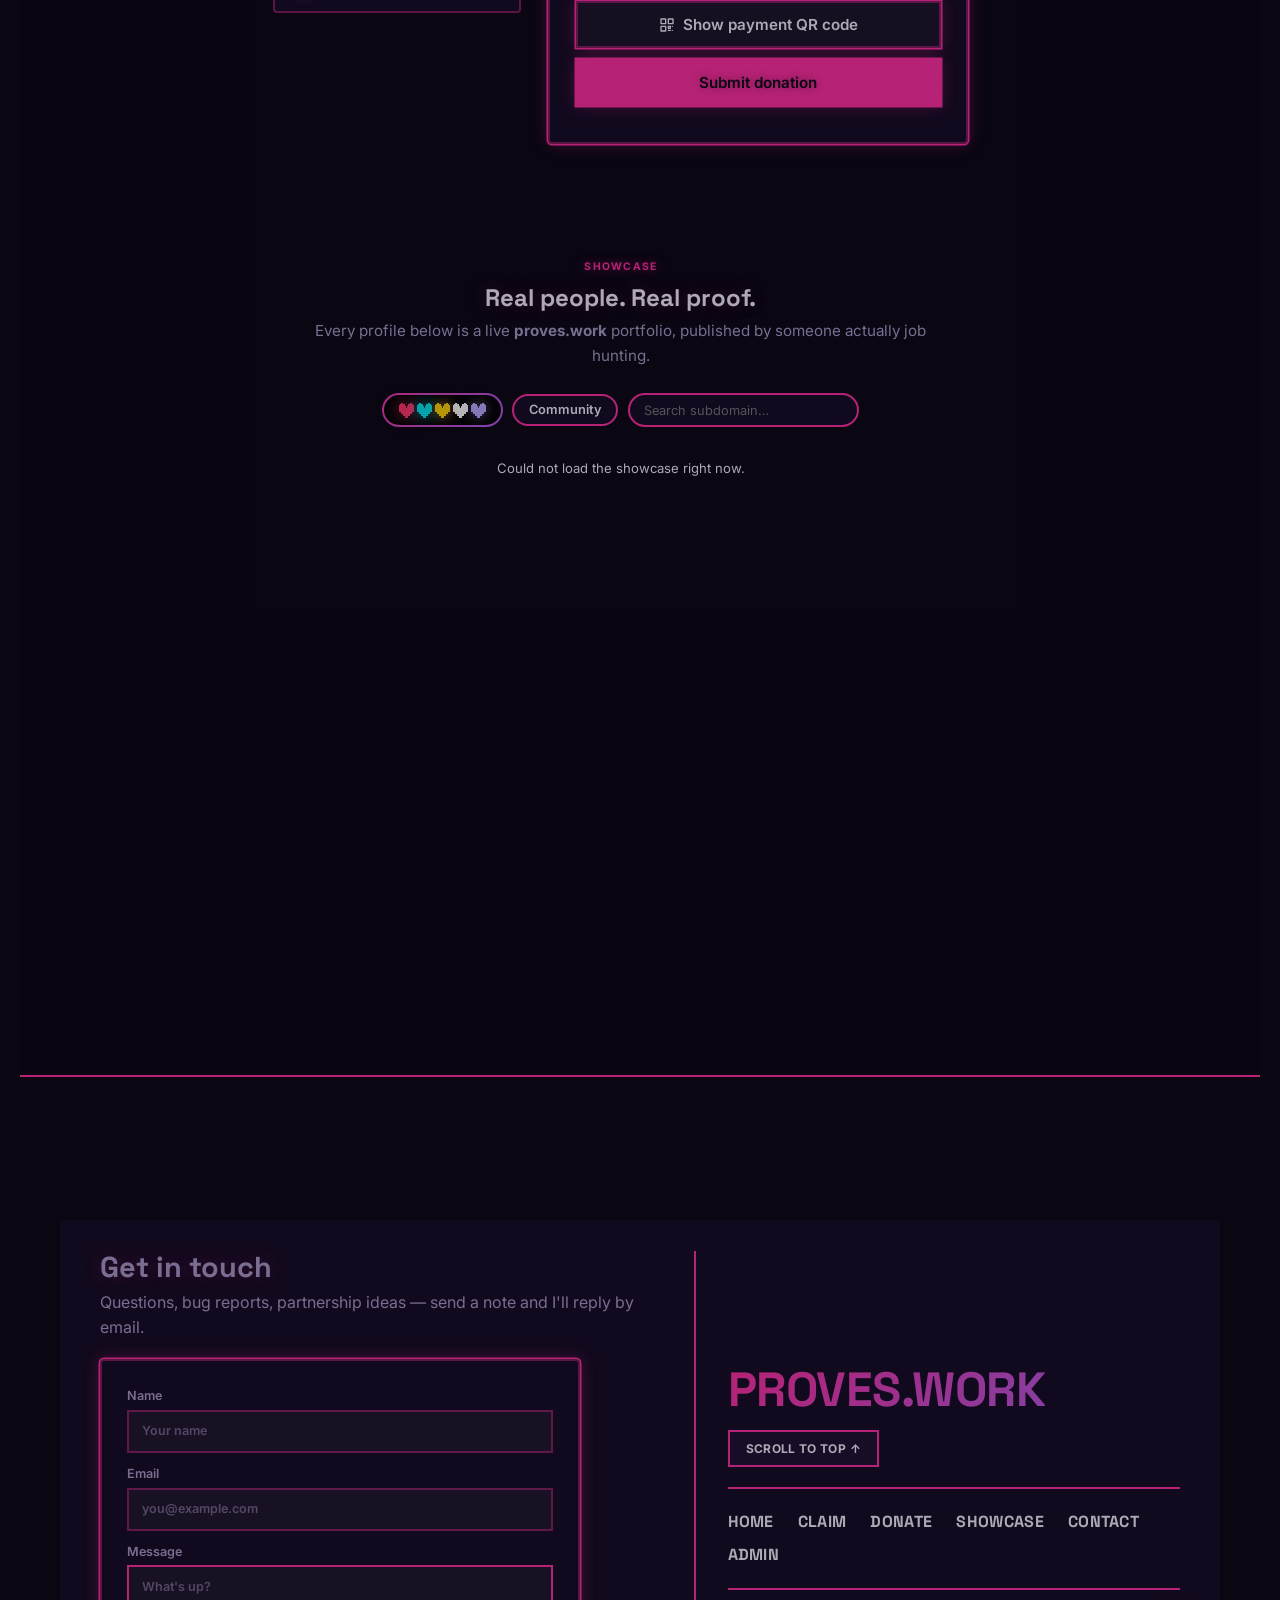
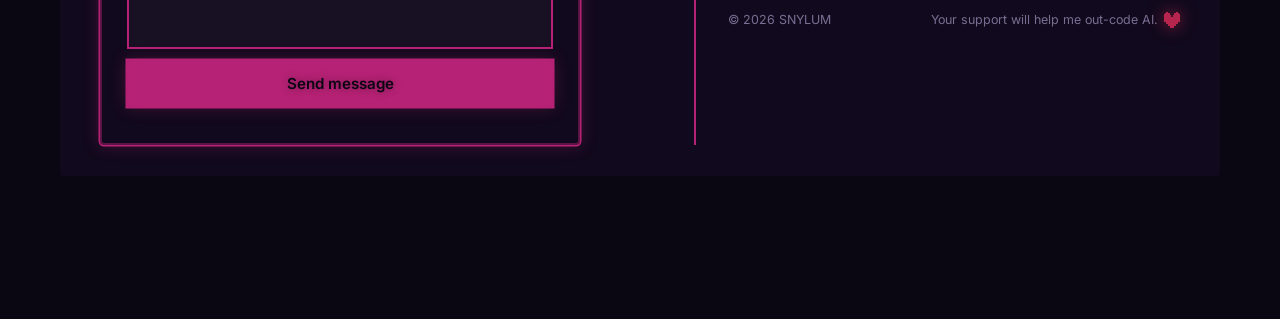
==== commit 090ebeb8: "style changes" ====
--- a/index.html
+++ b/index.html
@@ -241,21 +241,21 @@
       <div class="donate-columns">
         <div class="donate-grid">
           <div class="tier-list" id="donateTierList" role="radiogroup" aria-label="Choose a donation tier">
+            <button type="button" class="tier-card" data-tier="real" role="radio" aria-checked="false">
+              <svg class="pixel-heart pixel-heart--real" viewBox="0 0 16 16" aria-hidden="true"><use href="#pixel-heart"/></svg>
+              <div><strong>Soul</strong><span>Any &gt; ₱1,000 / $50 + Custom Tag</span></div>
+            </button>
+            <button type="button" class="tier-card" data-tier="diamond" role="radio" aria-checked="false">
+              <svg class="pixel-heart pixel-heart--diamond" viewBox="0 0 16 16" aria-hidden="true"><use href="#pixel-heart"/></svg>
+              <div><strong>Blood</strong><span>₱1,000 / $50</span></div>
+            </button>
+            <button type="button" class="tier-card" data-tier="gold" role="radio" aria-checked="false">
+              <svg class="pixel-heart pixel-heart--gold" viewBox="0 0 16 16" aria-hidden="true"><use href="#pixel-heart"/></svg>
+              <div><strong>Beat</strong><span>₱250 / $10</span></div>
+            </button>
             <button type="button" class="tier-card" data-tier="normal" role="radio" aria-checked="false">
               <svg class="pixel-heart pixel-heart--normal" viewBox="0 0 16 16" aria-hidden="true"><use href="#pixel-heart"/></svg>
               <div><strong>Pulse</strong><span>₱50 / $1</span></div>
-            </button>
-            <button type="button" class="tier-card" data-tier="gold" role="radio" aria-checked="false">
-              <svg class="pixel-heart pixel-heart--gold" viewBox="0 0 16 16" aria-hidden="true"><use href="#pixel-heart"/></svg>
-              <div><strong>Beat</strong><span>₱250 / $10</span></div>
-            </button>
-            <button type="button" class="tier-card" data-tier="diamond" role="radio" aria-checked="false">
-              <svg class="pixel-heart pixel-heart--diamond" viewBox="0 0 16 16" aria-hidden="true"><use href="#pixel-heart"/></svg>
-              <div><strong>Blood</strong><span>₱1,000 / $50</span></div>
-            </button>
-            <button type="button" class="tier-card" data-tier="real" role="radio" aria-checked="false">
-              <svg class="pixel-heart pixel-heart--real" viewBox="0 0 16 16" aria-hidden="true"><use href="#pixel-heart"/></svg>
-              <div><strong>Soul</strong><span>Any &gt; ₱1,000 / $50 + Custom Tag</span></div>
             </button>
             <button type="button" class="tier-card" data-tier="ghost" role="radio" aria-checked="false">
               <svg class="pixel-heart pixel-heart--ghost" viewBox="0 0 16 16" aria-hidden="true"><use href="#pixel-heart"/></svg>
--- a/showcase.css
+++ b/showcase.css
@@ -147,7 +147,7 @@
      every card — a column holding a long subdomain gets wider, a
      column of short ones stays compact. */
   grid-auto-columns: max-content;
-  gap: 1rem;
+  gap: 1.75rem;
   width: max-content;
 }
 
@@ -168,7 +168,7 @@
      unusually long link/description doesn't blow the belt out. */
   width: max-content;
   min-width: clamp(190px, 19vw, 225px);
-  max-width: 300px;
+  max-width: 330px;
   transition: transform 0.12s ease, box-shadow 0.12s ease;
 }
 
--- a/home.css
+++ b/home.css
@@ -82,7 +82,7 @@
    the line as their length changes. */
 .dynamic-subdomain {
   font-family: var(--font-display);
-  font-size: clamp(1.8rem, 4.5vh, 3.4rem);
+  font-size: clamp(2rem, 6vw, 4.4rem);
   font-weight: 800;
   letter-spacing: -0.02em;
   line-height: 1.1;
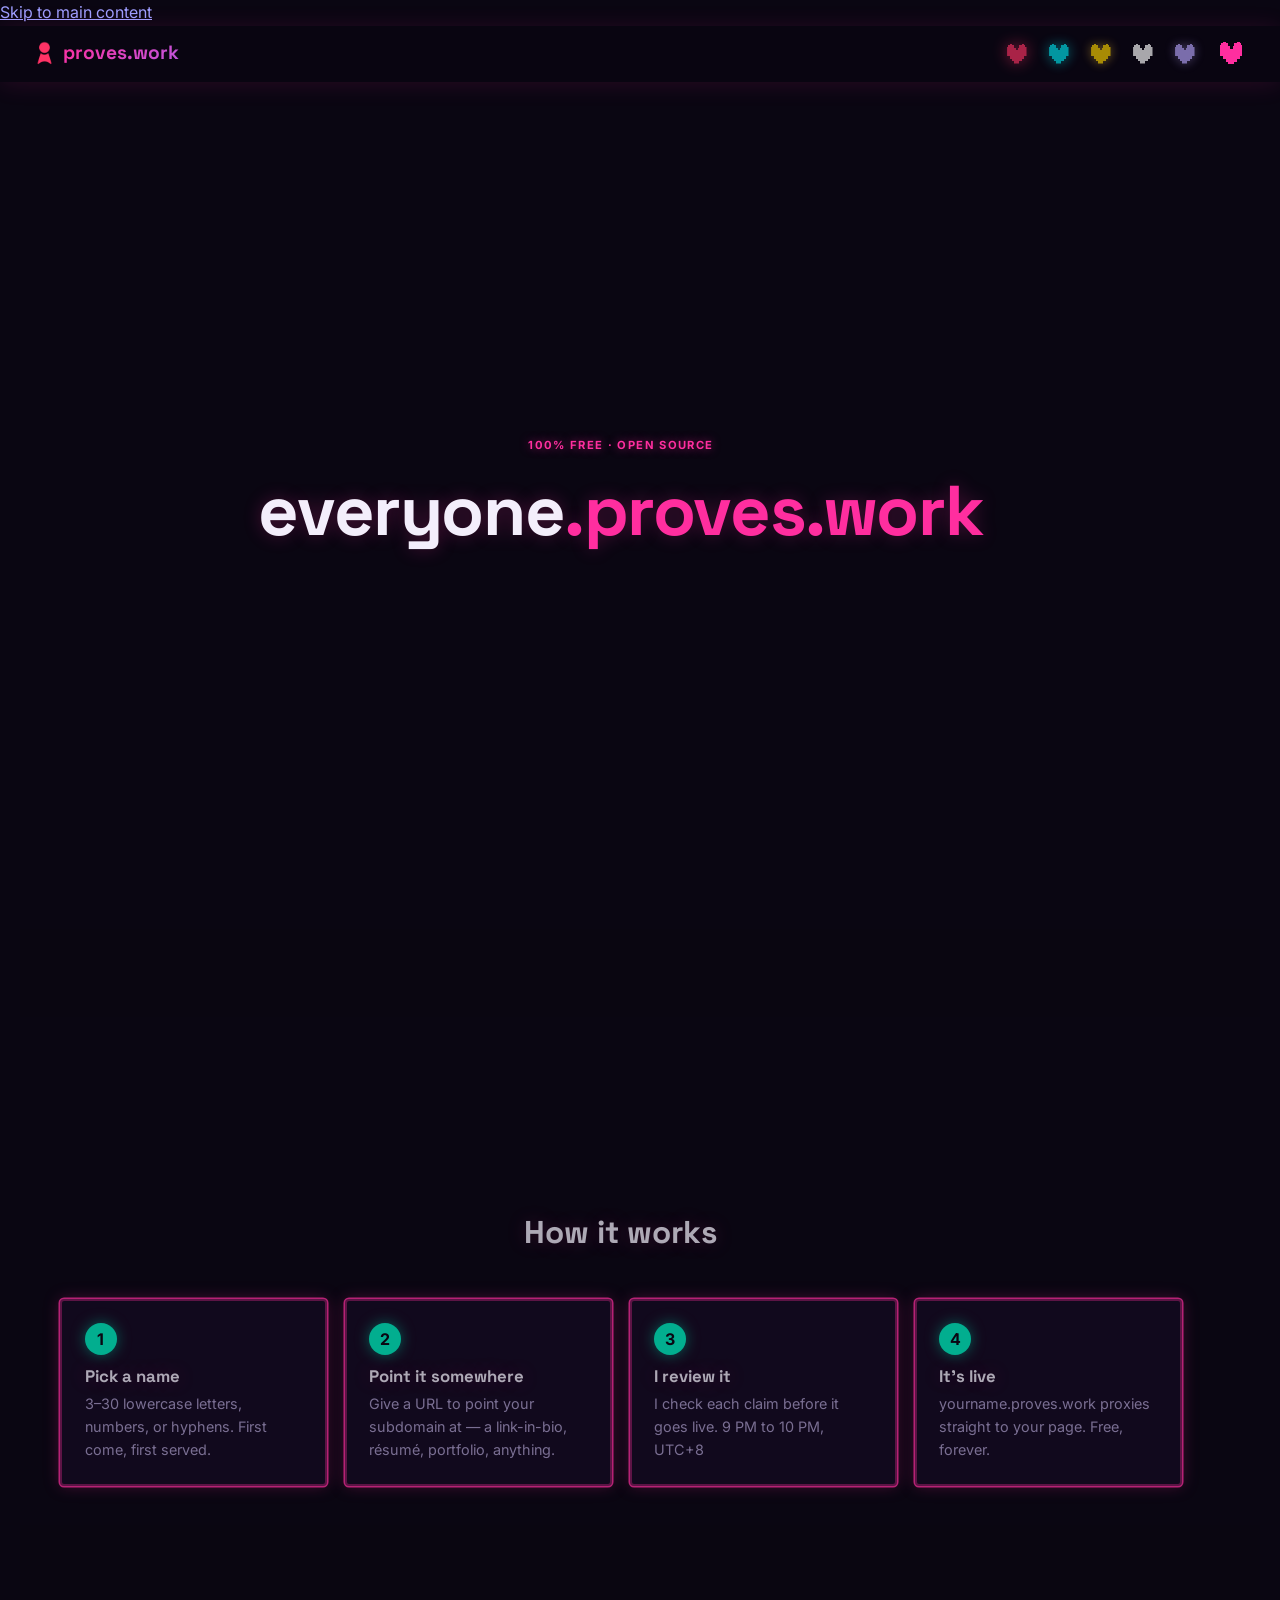
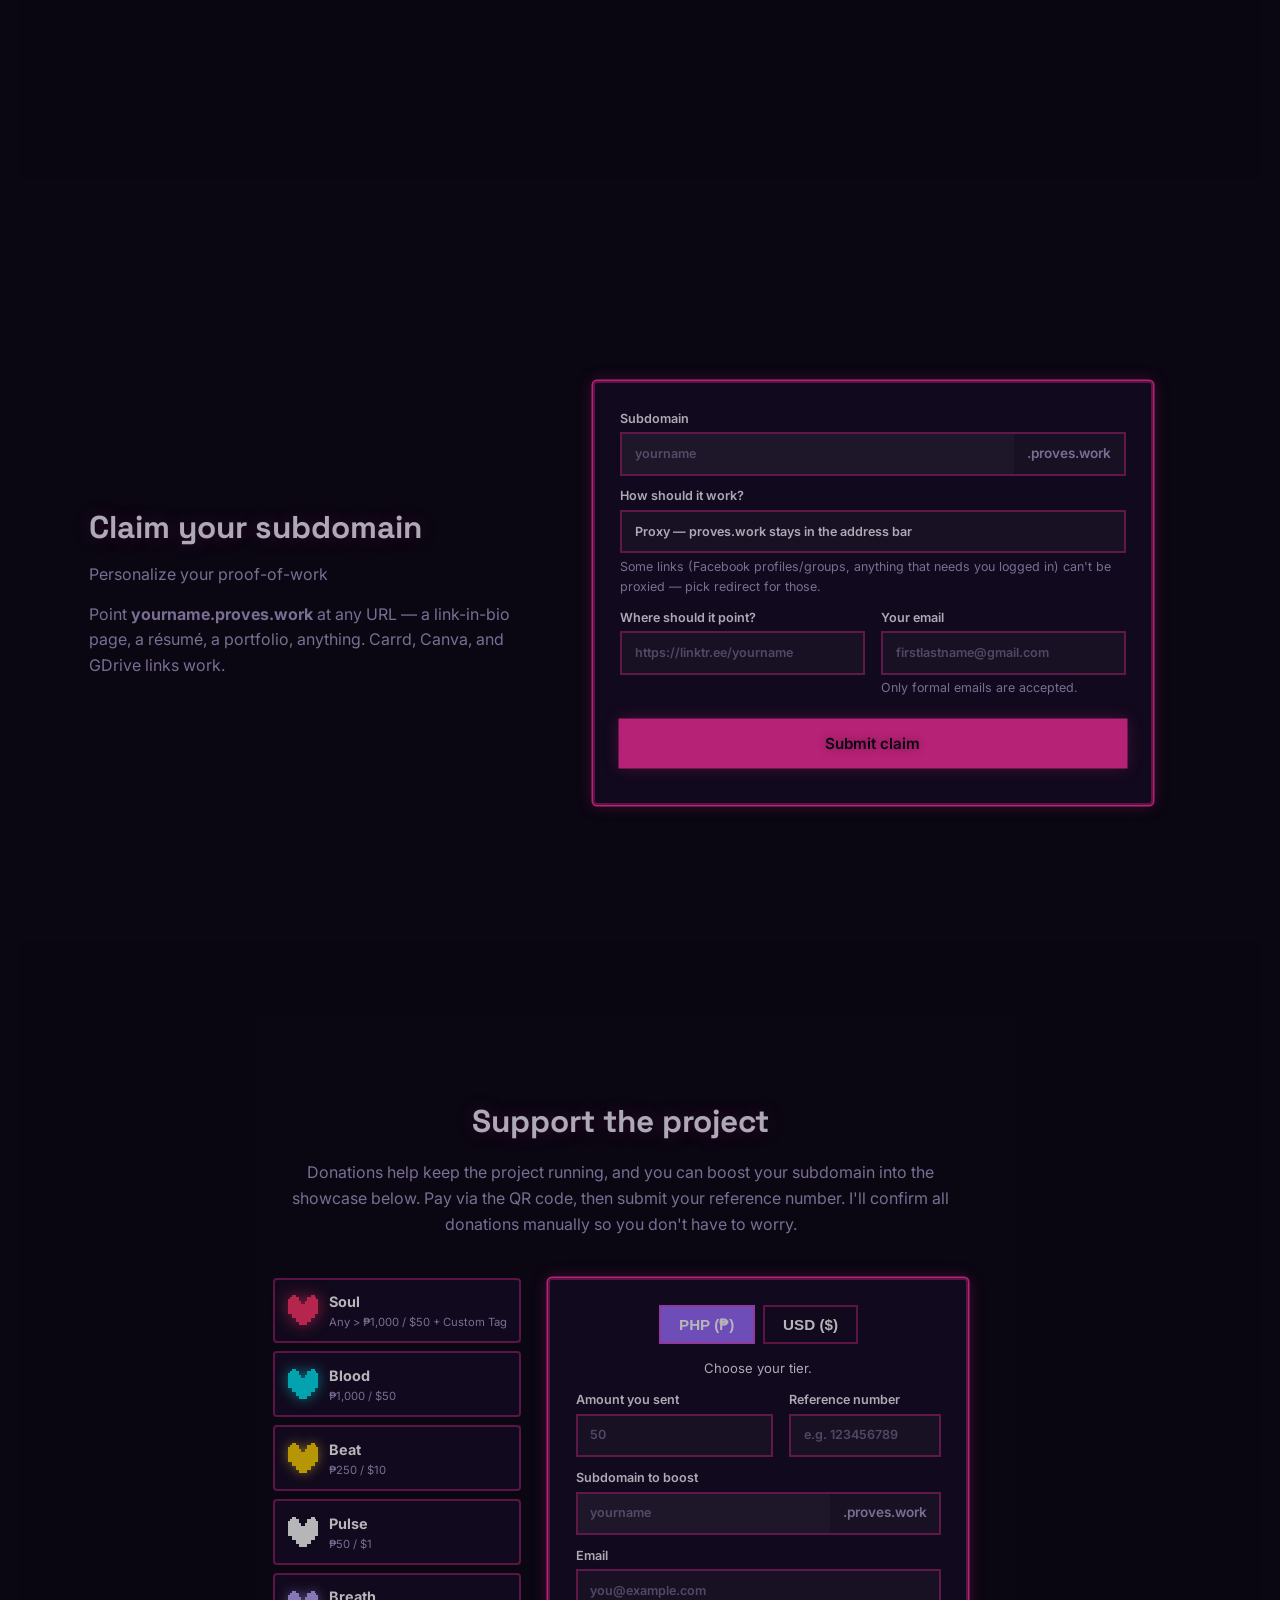
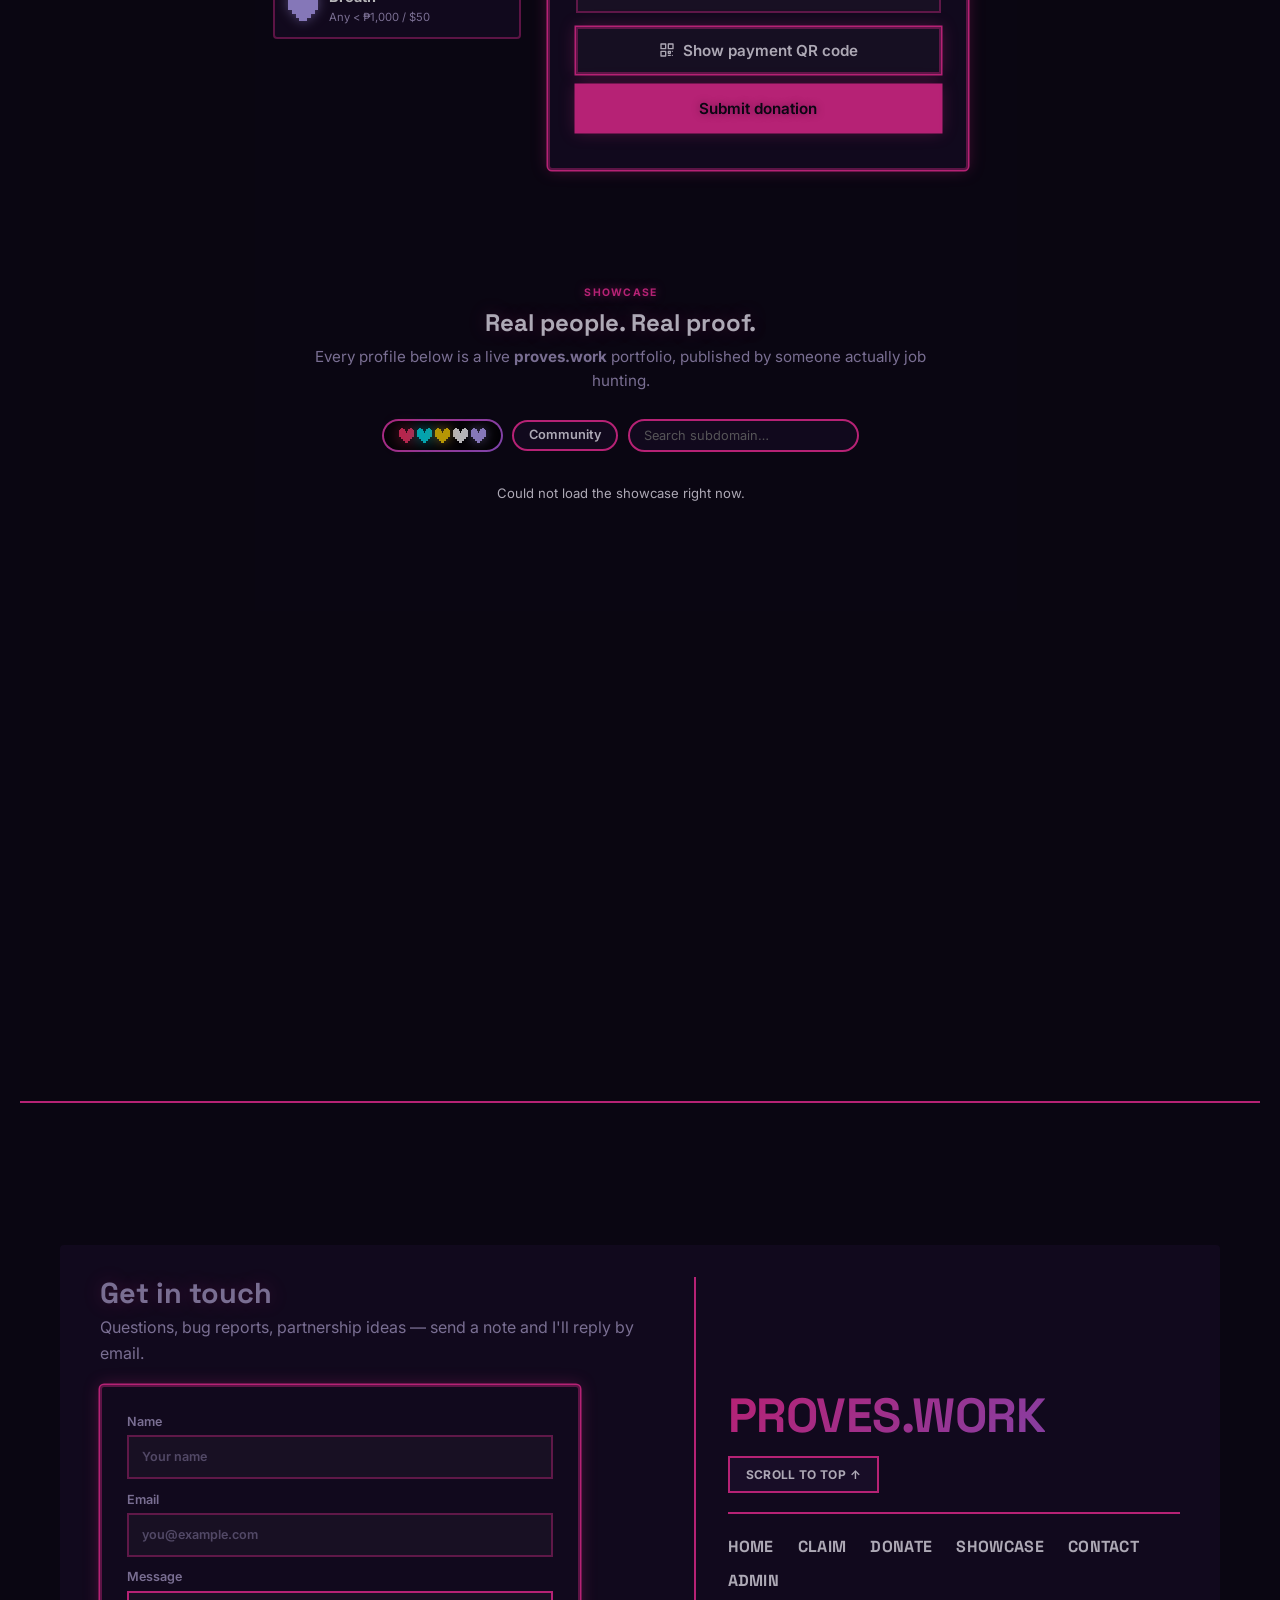
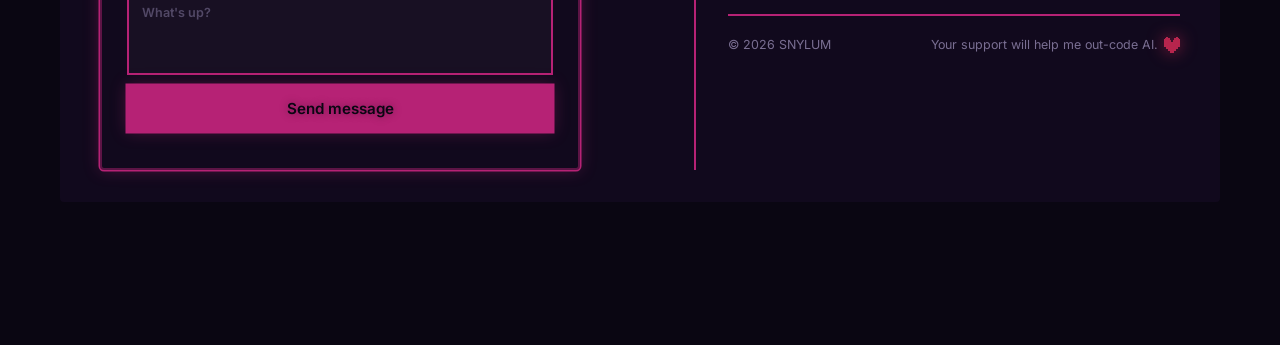
==== commit b3137f1d: "improve mobile responsiveness" ====
--- a/index.html
+++ b/index.html
@@ -23,7 +23,9 @@
 </head>
 <body class="is-loading">
 
-  <nav class="site-nav">
+  <a class="sr-only-focusable" href="#top">Skip to main content</a>
+
+  <nav class="site-nav" aria-label="Primary">
     <a class="nav-logo" href="#top"><img class="logo-dot" src="favicon.png" alt="" /> <span class="nav-logo-text">proves.work</span></a>
     <ul class="nav-links nav-hearts" id="navHearts">
       <li>
@@ -73,7 +75,11 @@
         <svg id="tierPopupHeart" class="pixel-heart tier-popup-heart" viewBox="0 0 16 16" aria-hidden="true"><use href="#pixel-heart"/></svg>
         <h3 id="tierPopupTitle">Pulse</h3>
         <p class="tier-popup-copy" id="tierPopupCopy">Scan the QR code, send exactly this amount, then fill in the details below.</p>
-        <img src="payment-qr-php.png" alt="Donation QR code" class="tier-popup-qr" />
+        <div class="claim-tabs currency-tabs" id="tierPopupCurrencyTabs" role="radiogroup" aria-label="Currency">
+          <button type="button" class="claim-tab active" data-currency="php">₱ PHP</button>
+          <button type="button" class="claim-tab" data-currency="usd">$ USD</button>
+        </div>
+        <img src="payment-qr-php.png" alt="Donation QR code" class="tier-popup-qr" id="tierPopupQrImg" data-qr-php="payment-qr-php.png" data-qr-usd="payment-qr-usd.png" />
       </div>
 
       <form id="tierPopupForm" class="claim-form tier-popup-form" novalidate>
@@ -327,7 +333,7 @@
 
       <p class="username-status" id="showcaseStatus"></p>
 
-      <div class="showcase-scroll" id="showcaseScroll">
+      <div class="showcase-scroll" id="showcaseScroll" tabindex="0" role="region" aria-label="Showcase profiles, scrollable horizontally">
         <div id="showcaseGrid" class="showcase-track"></div>
       </div>
     </section>
--- a/styles.css
+++ b/styles.css
@@ -15,6 +15,9 @@
   color: var(--color-text);
   line-height: 1.6;
   min-height: 100vh;
+  /* Safety net: nothing should be able to force a horizontal
+     scrollbar on the page itself at any viewport width. */
+  overflow-x: hidden;
 }
 
 /* ── Typography ──────────────────────────────────────────── */
@@ -34,6 +37,10 @@
   justify-content: space-between;
   padding: 0 2rem;
   height: 56px;
+  /* Safety net: if content ever can't fit at very narrow widths, wrap
+     instead of forcing a horizontal scrollbar on the whole page. */
+  flex-wrap: wrap;
+  row-gap: 0;
 }
 
 .nav-logo {
@@ -252,8 +259,60 @@
   clip: rect(0,0,0,0); white-space: nowrap; border: 0;
 }
 
+.sr-only-focusable:focus,
+.sr-only-focusable:focus-visible {
+  position: fixed;
+  top: .5rem;
+  left: .5rem;
+  width: auto;
+  height: auto;
+  padding: .6rem 1rem;
+  margin: 0;
+  clip: auto;
+  overflow: visible;
+  white-space: normal;
+  z-index: 1000;
+  background: var(--color-primary);
+  color: var(--color-primary-contrast);
+  border-radius: var(--radius);
+  font-weight: 700;
+  font-size: .85rem;
+  text-decoration: none;
+  box-shadow: var(--shadow-lg);
+}
+
+/* ── Accessible focus states ─────────────────────────────────
+   Keyboard-only outline (never shown on mouse/touch click) applied
+   broadly so every interactive element gets a visible, consistent
+   focus ring regardless of whether the component styled its own. */
+a:focus-visible,
+button:focus-visible,
+input:focus-visible,
+select:focus-visible,
+textarea:focus-visible,
+[tabindex]:focus-visible {
+  outline: 2.5px solid var(--color-primary);
+  outline-offset: 2px;
+  border-radius: var(--radius-sm, 4px);
+}
+
+@media (prefers-reduced-motion: reduce) {
+  html { scroll-behavior: auto; }
+}
+
+/* Prevent iOS Safari from auto-zooming the page when a form field is
+   focused — it does this for any input with a computed font-size under
+   16px, which every form field on this site has at narrow widths. */
+@media (max-width: 640px) {
+  input, select, textarea { font-size: 16px !important; }
+}
+
 @media (max-width: 640px) {
   .section { padding: 3rem 1rem; }
-  .site-nav { padding: 0 1rem; }
+  .site-nav { padding: 0 .75rem; }
   .nav-links { gap: 1rem; }
 }
+
+@media (max-width: 400px) {
+  .site-nav { padding: 0 .5rem; }
+}
--- a/home.css
+++ b/home.css
@@ -44,6 +44,26 @@
   background: var(--color-background);
   position: relative;
   z-index: 1;
+}
+
+/* Safety net for mobile / larger text settings: the clamp()-based
+   scaling above assumes a slide's content always fits the fixed
+   viewport height. When it doesn't — a small phone in landscape, a
+   larger system font size, longer validation messages — clipping
+   content with overflow:hidden would make it inaccessible rather than
+   just less pretty. Below the width where these layouts are already
+   single-column, let a slide grow to fit its content and scroll
+   internally instead of silently cutting it off. */
+@media (max-width: 640px), (max-height: 480px) {
+  .section {
+    height: auto;
+    min-height: calc(100dvh - 56px);
+    min-height: calc(100vh - 56px);
+    overflow-y: auto;
+    overflow-x: hidden;
+    padding-right: clamp(1rem, 4vw, 2.5rem);
+    -webkit-overflow-scrolling: touch;
+  }
 }
 
 .site-footer {
@@ -88,6 +108,14 @@
   line-height: 1.1;
   margin: 0;
   white-space: nowrap;
+  max-width: 100%;
+}
+
+/* On the narrowest phones, even the min comfortable size can be wider
+   than the screen for longer names in the ticker — scale down with
+   viewport width instead of forcing horizontal scroll. */
+@media (max-width: 420px) {
+  .dynamic-subdomain { font-size: clamp(1.4rem, 8.2vw, 4.4rem); }
 }
 .dynamic-subdomain em { font-style: normal; }
 .tld-accent { color: var(--color-primary); }
@@ -111,6 +139,7 @@
   opacity: 1;
   max-height: 200px;
   transform: translateY(0);
+  overflow: visible; /* let button hover glow/shadow show once revealed */
 }
 .button-group { display: flex; gap: .75rem; flex-wrap: wrap; justify-content: center; }
 
@@ -410,11 +439,22 @@
 
 @media (max-width: 640px) {
   .heart-tip { display: none; }
-  .heart-link { width: 28px; height: 28px; }
+  /* Visual glyph stays compact, but the tappable hit area is padded
+     out (via padding, not width/height) so it stays closer to the
+     44px touch-target guideline without changing row density. */
+  .heart-link { width: 28px; height: 28px; padding: 6px; background-clip: content-box; }
   .heart-link .pixel-heart { width: 1.1rem; height: 1.1rem; }
-  .nav-hearts { gap: .15rem; }
-  .nav-brand-heart { width: 28px; height: 28px; }
+  .nav-hearts { gap: .05rem; }
+  .nav-brand-heart { width: 32px; height: 32px; }
   .nav-brand-heart .pixel-heart { width: 1.15rem; height: 1.15rem; }
+}
+
+@media (max-width: 380px) {
+  /* Keep the icon (with its alt text) but drop the wordmark so the
+     nav never has to wrap or scroll horizontally on the smallest
+     phones — the heart-donation row takes priority for space. */
+  .nav-logo-text { display: none; }
+  .nav-logo { gap: 0; }
 }
 
 /* ── Tier popup ───────────────────────────────────────────── */
@@ -488,13 +528,33 @@
   cursor: pointer;
   font-size: 1rem;
   line-height: 1;
+  display: flex;
+  align-items: center;
+  justify-content: center;
+}
+
+@media (max-width: 640px) {
+  /* Grow the tap target without shifting layout, so close buttons on
+     phones meet the ~44px touch-target guideline. */
+  .tier-popup-close { width: 44px; height: 44px; top: .35rem; right: .35rem; }
 }
 .tier-popup-close:hover { color: var(--color-text); }
 
 .tier-popup-heart { width: 3rem; height: 3rem; margin-bottom: .25rem; }
 .tier-popup-card h3 { font-size: 1.15rem; }
 .tier-popup-copy { color: var(--color-text-muted); font-size: .85rem; }
-.tier-popup-qr { width: 150px; height: 150px; object-fit: contain; border: 2px solid var(--color-border); border-radius: var(--radius-lg); background: #fff; margin: .25rem 0 .5rem; }
+
+/* Compact currency tabs for the header popup — same PHP/USD toggle as the
+   donate form, just sized to fit the narrower 190px column without
+   wrapping or overlapping the close button/QR. */
+#tierPopupCurrencyTabs.currency-tabs { margin: 0 0 .1rem; gap: .4rem; }
+#tierPopupCurrencyTabs .claim-tab {
+  padding: .4rem .7rem;
+  font-size: .75rem;
+  white-space: nowrap;
+}
+
+.tier-popup-qr { width: 130px; height: 130px; object-fit: contain; border: 2px solid var(--color-border); border-radius: var(--radius-lg); background: #fff; margin: .1rem 0 .4rem; }
 
 .tier-popup-form { width: 100%; text-align: left; }
 .tier-popup-form input[readonly] {
@@ -535,6 +595,7 @@
      a card that's fully in view. */
 }
 .showcase-scroll::-webkit-scrollbar { display: none; }
+.showcase-scroll:focus-visible { outline: 2.5px solid var(--color-primary); outline-offset: -2px; }
 .showcase-scroll.fade-left {
   -webkit-mask-image: linear-gradient(to right, transparent 0, #000 28px);
   mask-image: linear-gradient(to right, transparent 0, #000 28px);
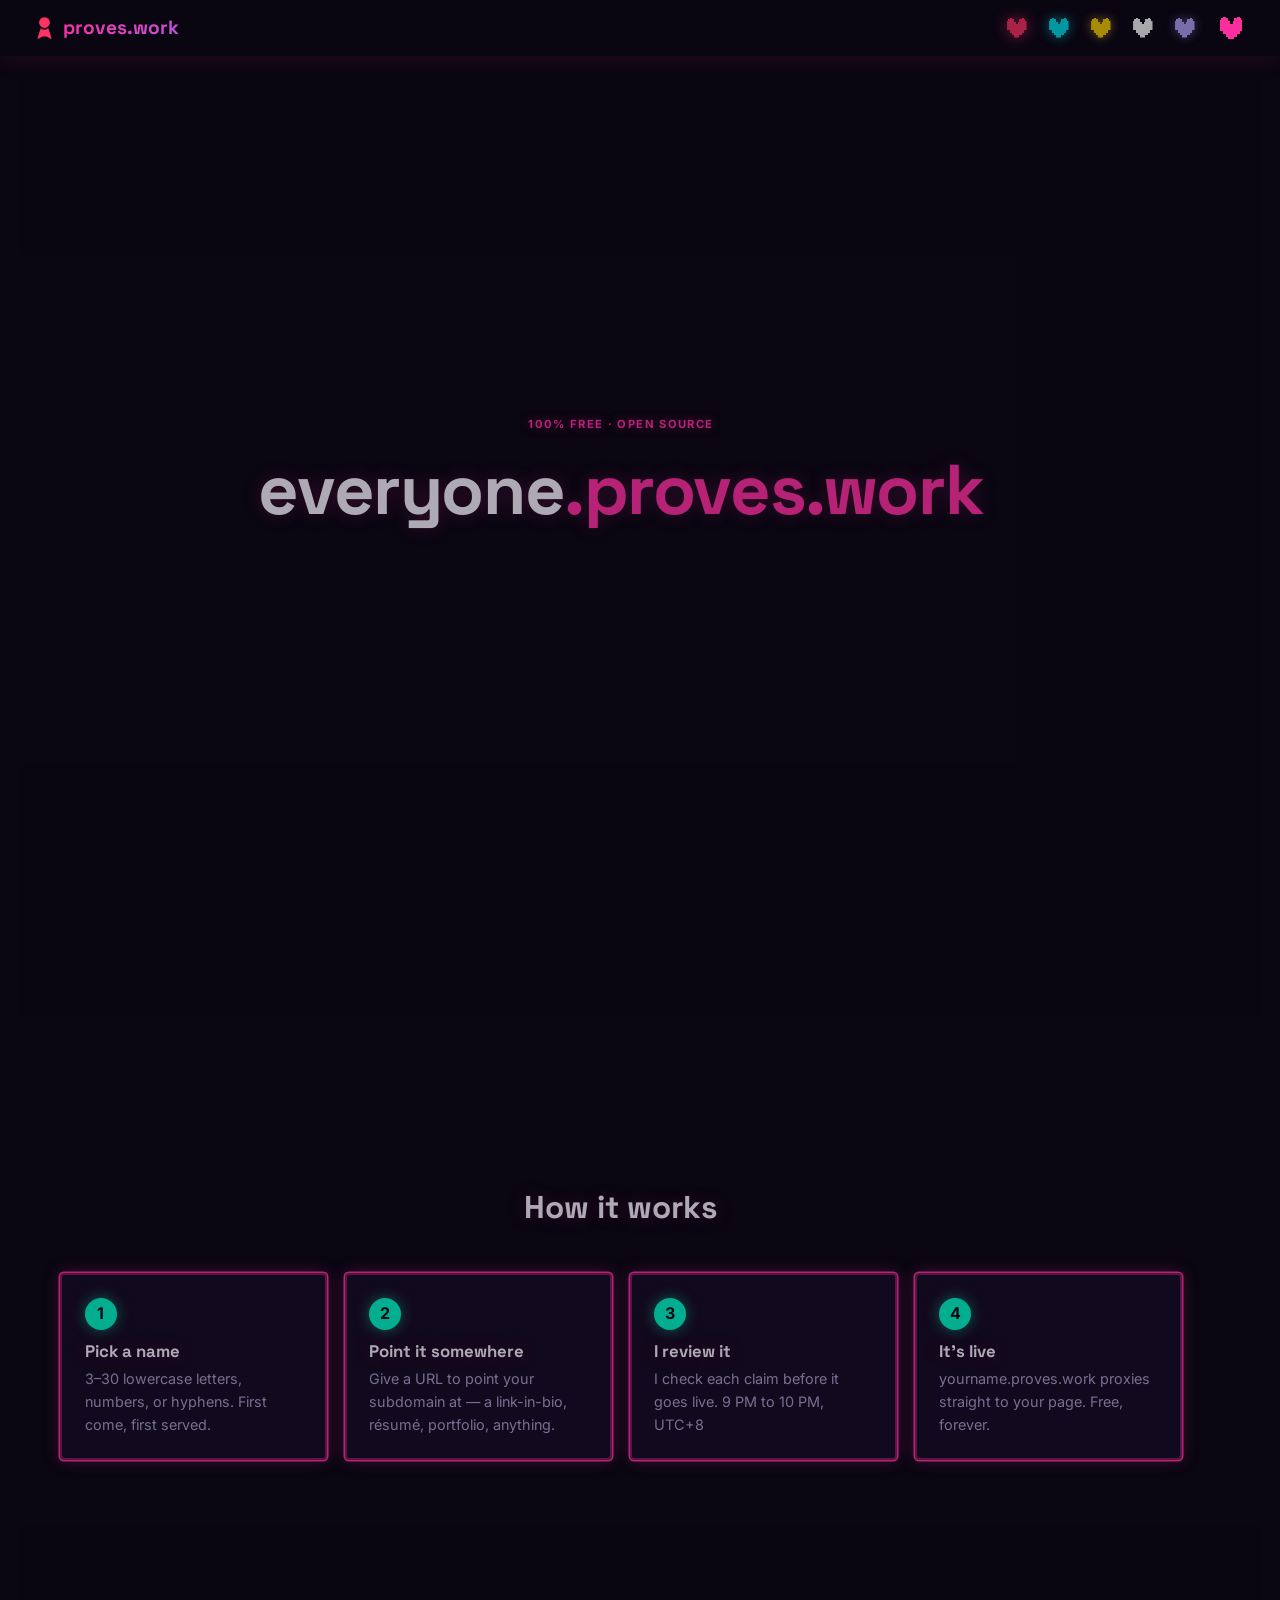
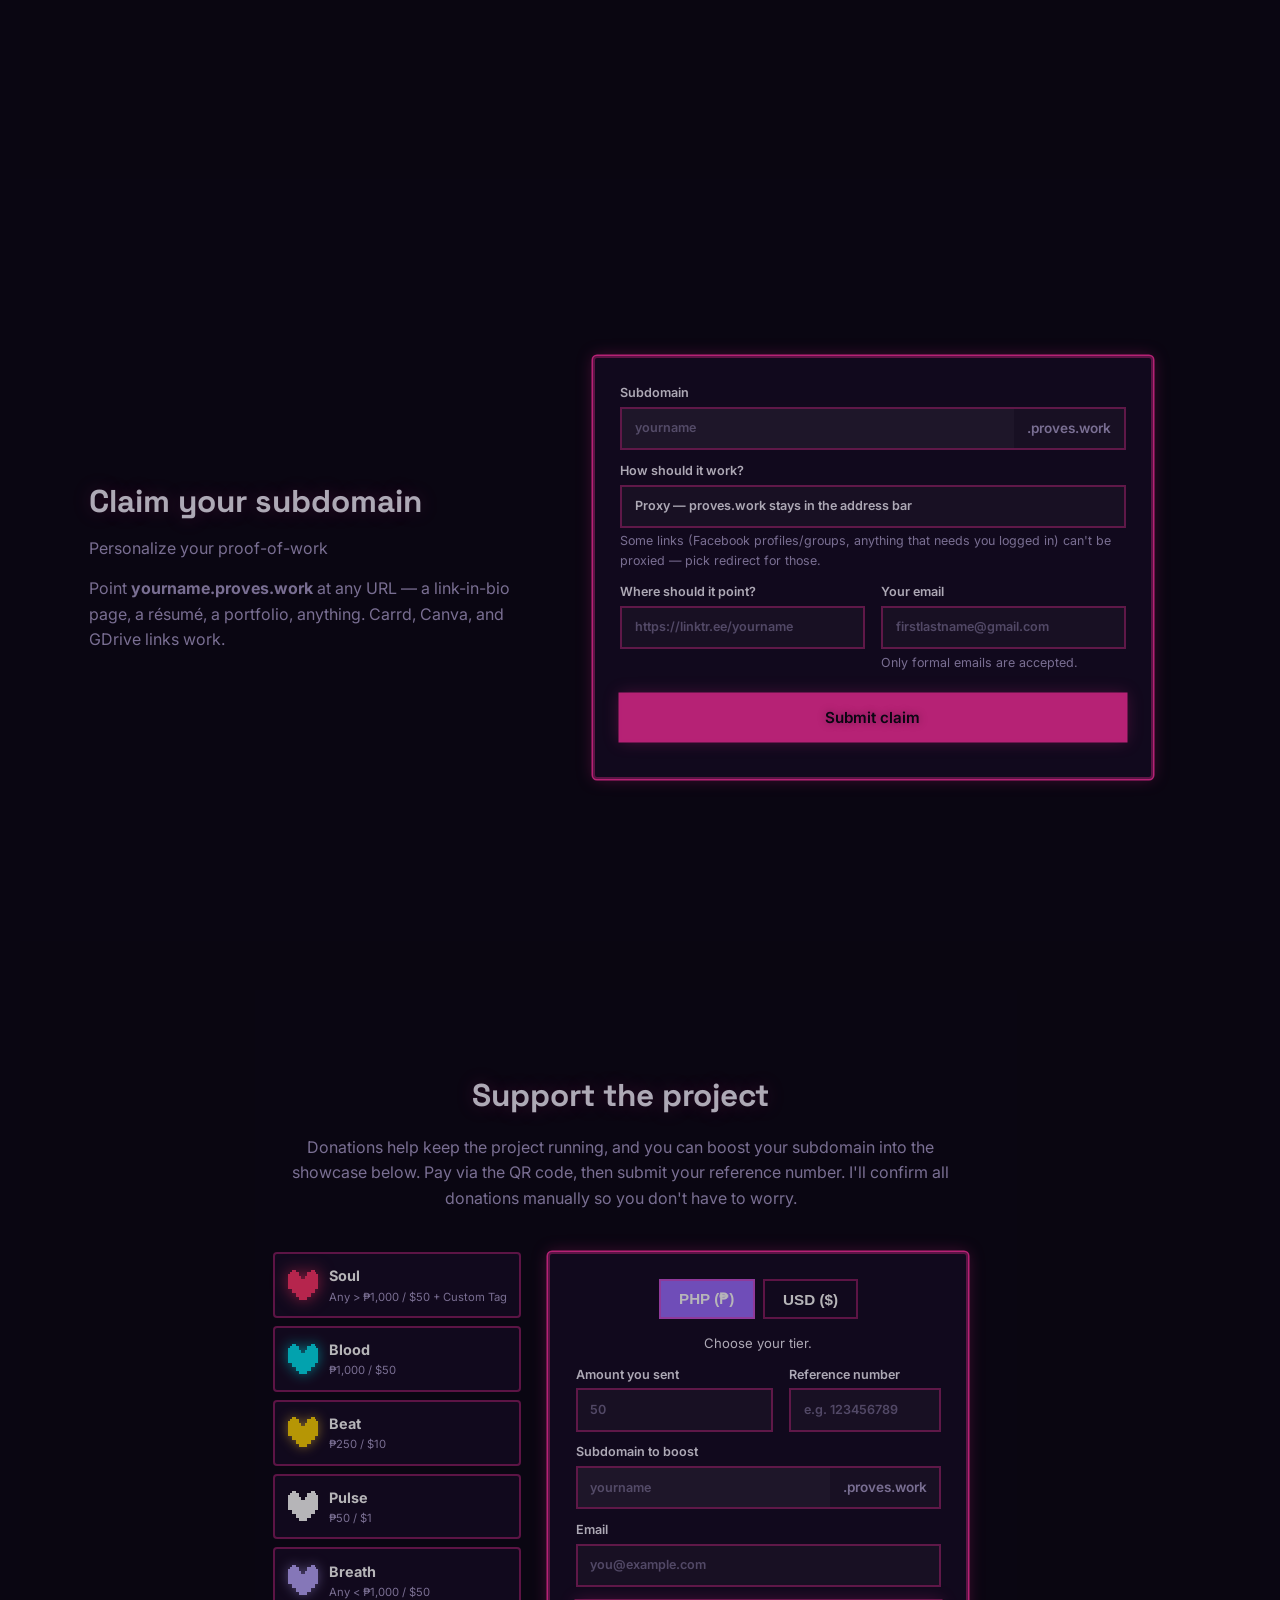
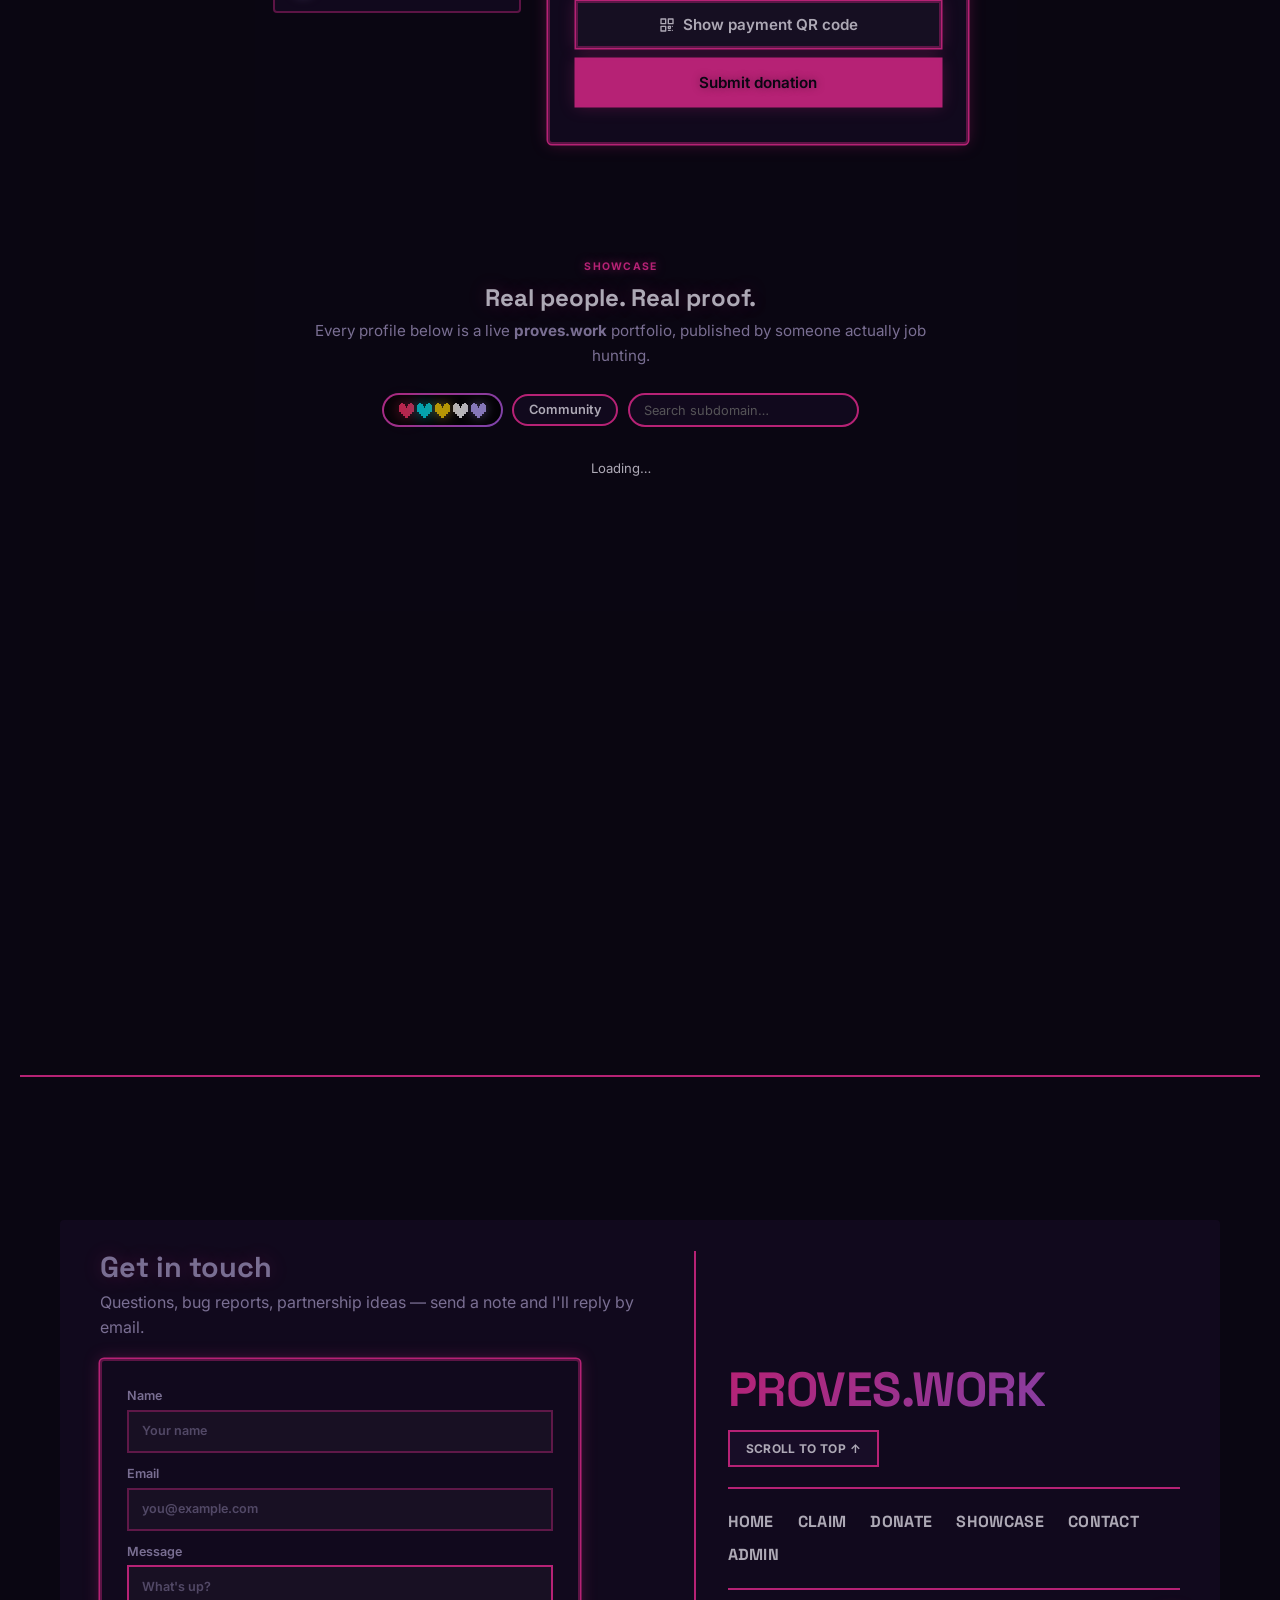
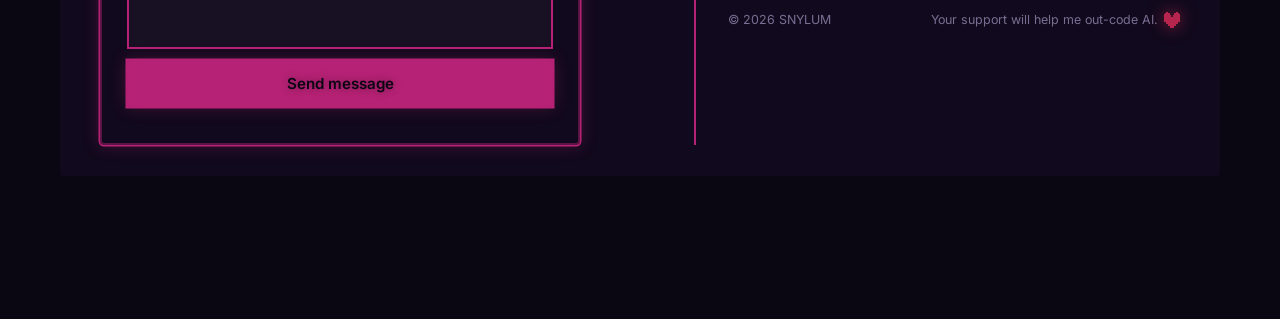
==== commit 9f9d6577: "back to original; delay mobile accessibility muna" ====
--- a/index.html
+++ b/index.html
@@ -23,9 +23,7 @@
 </head>
 <body class="is-loading">
 
-  <a class="sr-only-focusable" href="#top">Skip to main content</a>
-
-  <nav class="site-nav" aria-label="Primary">
+  <nav class="site-nav">
     <a class="nav-logo" href="#top"><img class="logo-dot" src="favicon.png" alt="" /> <span class="nav-logo-text">proves.work</span></a>
     <ul class="nav-links nav-hearts" id="navHearts">
       <li>
@@ -333,7 +331,7 @@
 
       <p class="username-status" id="showcaseStatus"></p>
 
-      <div class="showcase-scroll" id="showcaseScroll" tabindex="0" role="region" aria-label="Showcase profiles, scrollable horizontally">
+      <div class="showcase-scroll" id="showcaseScroll">
         <div id="showcaseGrid" class="showcase-track"></div>
       </div>
     </section>
--- a/styles.css
+++ b/styles.css
@@ -15,9 +15,6 @@
   color: var(--color-text);
   line-height: 1.6;
   min-height: 100vh;
-  /* Safety net: nothing should be able to force a horizontal
-     scrollbar on the page itself at any viewport width. */
-  overflow-x: hidden;
 }
 
 /* ── Typography ──────────────────────────────────────────── */
@@ -37,10 +34,6 @@
   justify-content: space-between;
   padding: 0 2rem;
   height: 56px;
-  /* Safety net: if content ever can't fit at very narrow widths, wrap
-     instead of forcing a horizontal scrollbar on the whole page. */
-  flex-wrap: wrap;
-  row-gap: 0;
 }
 
 .nav-logo {
@@ -259,60 +252,8 @@
   clip: rect(0,0,0,0); white-space: nowrap; border: 0;
 }
 
-.sr-only-focusable:focus,
-.sr-only-focusable:focus-visible {
-  position: fixed;
-  top: .5rem;
-  left: .5rem;
-  width: auto;
-  height: auto;
-  padding: .6rem 1rem;
-  margin: 0;
-  clip: auto;
-  overflow: visible;
-  white-space: normal;
-  z-index: 1000;
-  background: var(--color-primary);
-  color: var(--color-primary-contrast);
-  border-radius: var(--radius);
-  font-weight: 700;
-  font-size: .85rem;
-  text-decoration: none;
-  box-shadow: var(--shadow-lg);
-}
-
-/* ── Accessible focus states ─────────────────────────────────
-   Keyboard-only outline (never shown on mouse/touch click) applied
-   broadly so every interactive element gets a visible, consistent
-   focus ring regardless of whether the component styled its own. */
-a:focus-visible,
-button:focus-visible,
-input:focus-visible,
-select:focus-visible,
-textarea:focus-visible,
-[tabindex]:focus-visible {
-  outline: 2.5px solid var(--color-primary);
-  outline-offset: 2px;
-  border-radius: var(--radius-sm, 4px);
-}
-
-@media (prefers-reduced-motion: reduce) {
-  html { scroll-behavior: auto; }
-}
-
-/* Prevent iOS Safari from auto-zooming the page when a form field is
-   focused — it does this for any input with a computed font-size under
-   16px, which every form field on this site has at narrow widths. */
-@media (max-width: 640px) {
-  input, select, textarea { font-size: 16px !important; }
-}
-
 @media (max-width: 640px) {
   .section { padding: 3rem 1rem; }
-  .site-nav { padding: 0 .75rem; }
+  .site-nav { padding: 0 1rem; }
   .nav-links { gap: 1rem; }
 }
-
-@media (max-width: 400px) {
-  .site-nav { padding: 0 .5rem; }
-}
--- a/home.css
+++ b/home.css
@@ -44,26 +44,6 @@
   background: var(--color-background);
   position: relative;
   z-index: 1;
-}
-
-/* Safety net for mobile / larger text settings: the clamp()-based
-   scaling above assumes a slide's content always fits the fixed
-   viewport height. When it doesn't — a small phone in landscape, a
-   larger system font size, longer validation messages — clipping
-   content with overflow:hidden would make it inaccessible rather than
-   just less pretty. Below the width where these layouts are already
-   single-column, let a slide grow to fit its content and scroll
-   internally instead of silently cutting it off. */
-@media (max-width: 640px), (max-height: 480px) {
-  .section {
-    height: auto;
-    min-height: calc(100dvh - 56px);
-    min-height: calc(100vh - 56px);
-    overflow-y: auto;
-    overflow-x: hidden;
-    padding-right: clamp(1rem, 4vw, 2.5rem);
-    -webkit-overflow-scrolling: touch;
-  }
 }
 
 .site-footer {
@@ -108,14 +88,6 @@
   line-height: 1.1;
   margin: 0;
   white-space: nowrap;
-  max-width: 100%;
-}
-
-/* On the narrowest phones, even the min comfortable size can be wider
-   than the screen for longer names in the ticker — scale down with
-   viewport width instead of forcing horizontal scroll. */
-@media (max-width: 420px) {
-  .dynamic-subdomain { font-size: clamp(1.4rem, 8.2vw, 4.4rem); }
 }
 .dynamic-subdomain em { font-style: normal; }
 .tld-accent { color: var(--color-primary); }
@@ -439,22 +411,11 @@
 
 @media (max-width: 640px) {
   .heart-tip { display: none; }
-  /* Visual glyph stays compact, but the tappable hit area is padded
-     out (via padding, not width/height) so it stays closer to the
-     44px touch-target guideline without changing row density. */
-  .heart-link { width: 28px; height: 28px; padding: 6px; background-clip: content-box; }
+  .heart-link { width: 28px; height: 28px; }
   .heart-link .pixel-heart { width: 1.1rem; height: 1.1rem; }
-  .nav-hearts { gap: .05rem; }
-  .nav-brand-heart { width: 32px; height: 32px; }
+  .nav-hearts { gap: .15rem; }
+  .nav-brand-heart { width: 28px; height: 28px; }
   .nav-brand-heart .pixel-heart { width: 1.15rem; height: 1.15rem; }
-}
-
-@media (max-width: 380px) {
-  /* Keep the icon (with its alt text) but drop the wordmark so the
-     nav never has to wrap or scroll horizontally on the smallest
-     phones — the heart-donation row takes priority for space. */
-  .nav-logo-text { display: none; }
-  .nav-logo { gap: 0; }
 }
 
 /* ── Tier popup ───────────────────────────────────────────── */
@@ -528,15 +489,6 @@
   cursor: pointer;
   font-size: 1rem;
   line-height: 1;
-  display: flex;
-  align-items: center;
-  justify-content: center;
-}
-
-@media (max-width: 640px) {
-  /* Grow the tap target without shifting layout, so close buttons on
-     phones meet the ~44px touch-target guideline. */
-  .tier-popup-close { width: 44px; height: 44px; top: .35rem; right: .35rem; }
 }
 .tier-popup-close:hover { color: var(--color-text); }
 
@@ -595,7 +547,6 @@
      a card that's fully in view. */
 }
 .showcase-scroll::-webkit-scrollbar { display: none; }
-.showcase-scroll:focus-visible { outline: 2.5px solid var(--color-primary); outline-offset: -2px; }
 .showcase-scroll.fade-left {
   -webkit-mask-image: linear-gradient(to right, transparent 0, #000 28px);
   mask-image: linear-gradient(to right, transparent 0, #000 28px);
